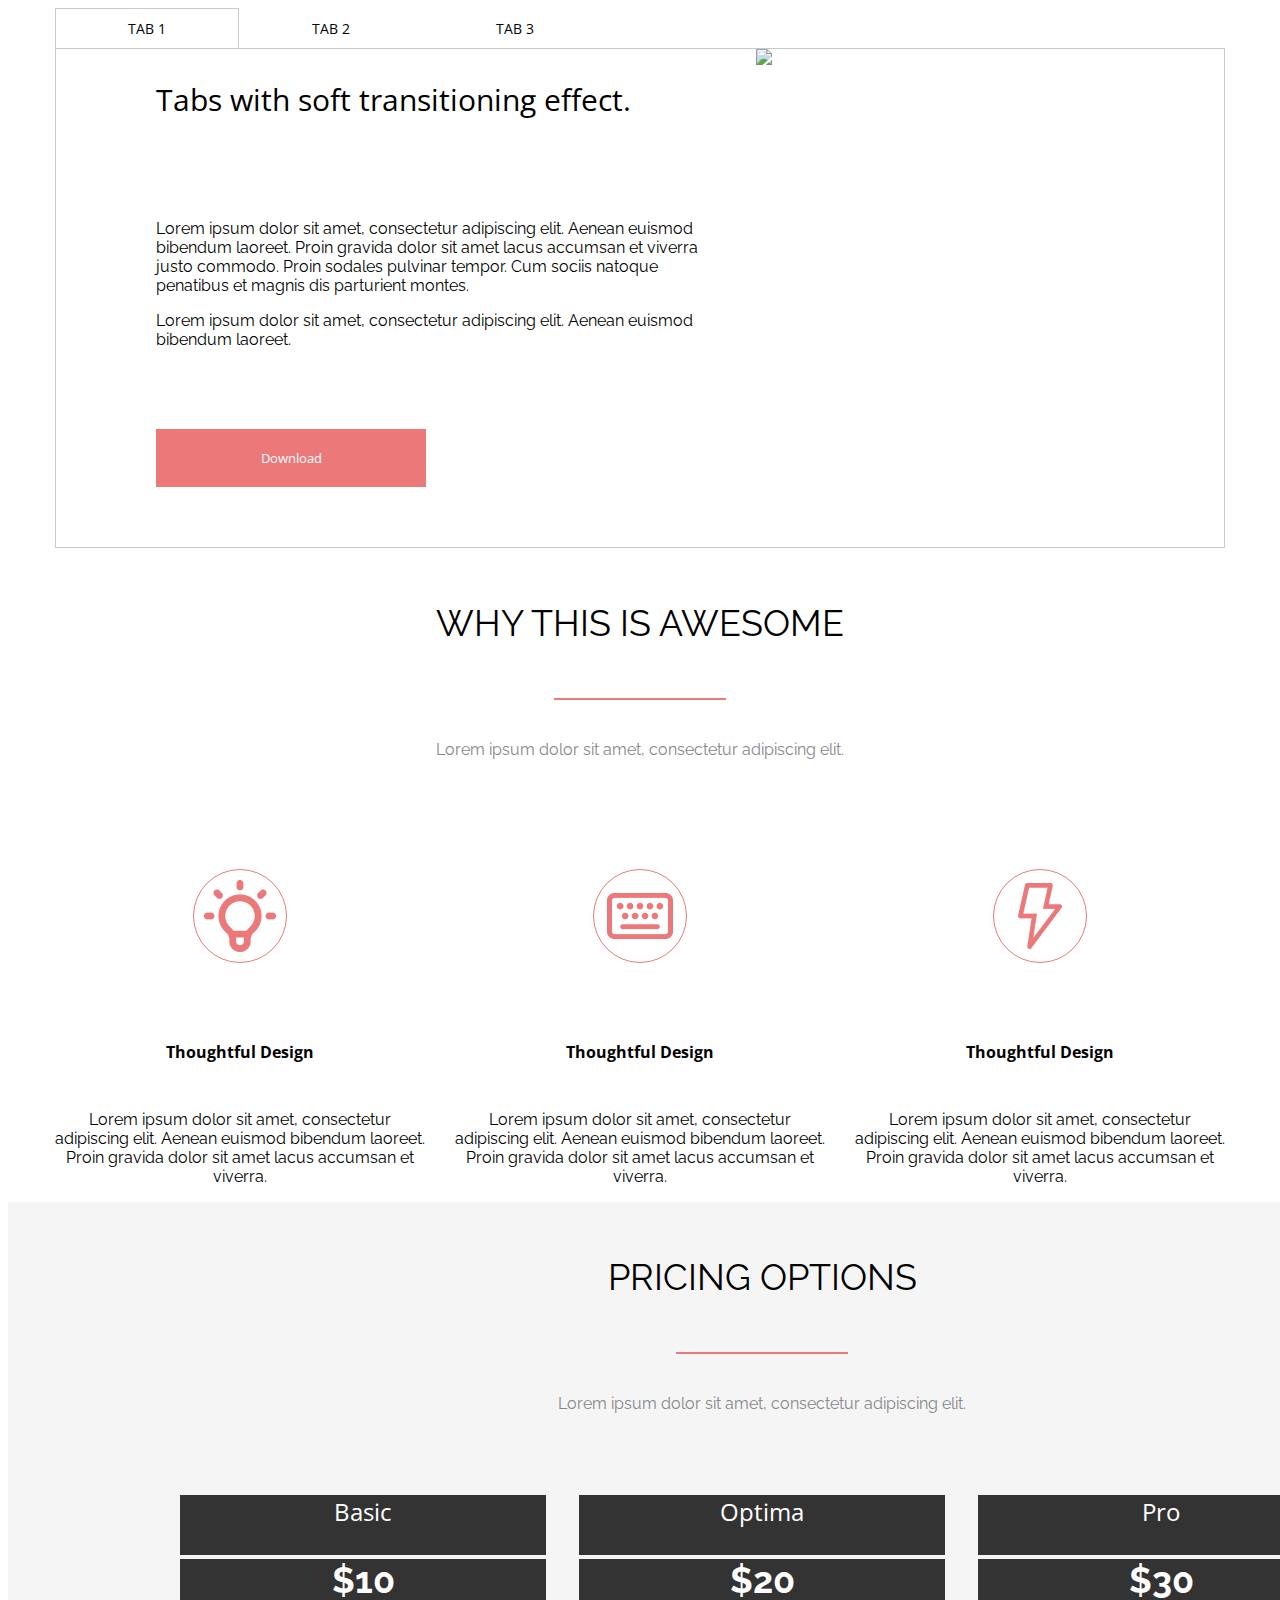
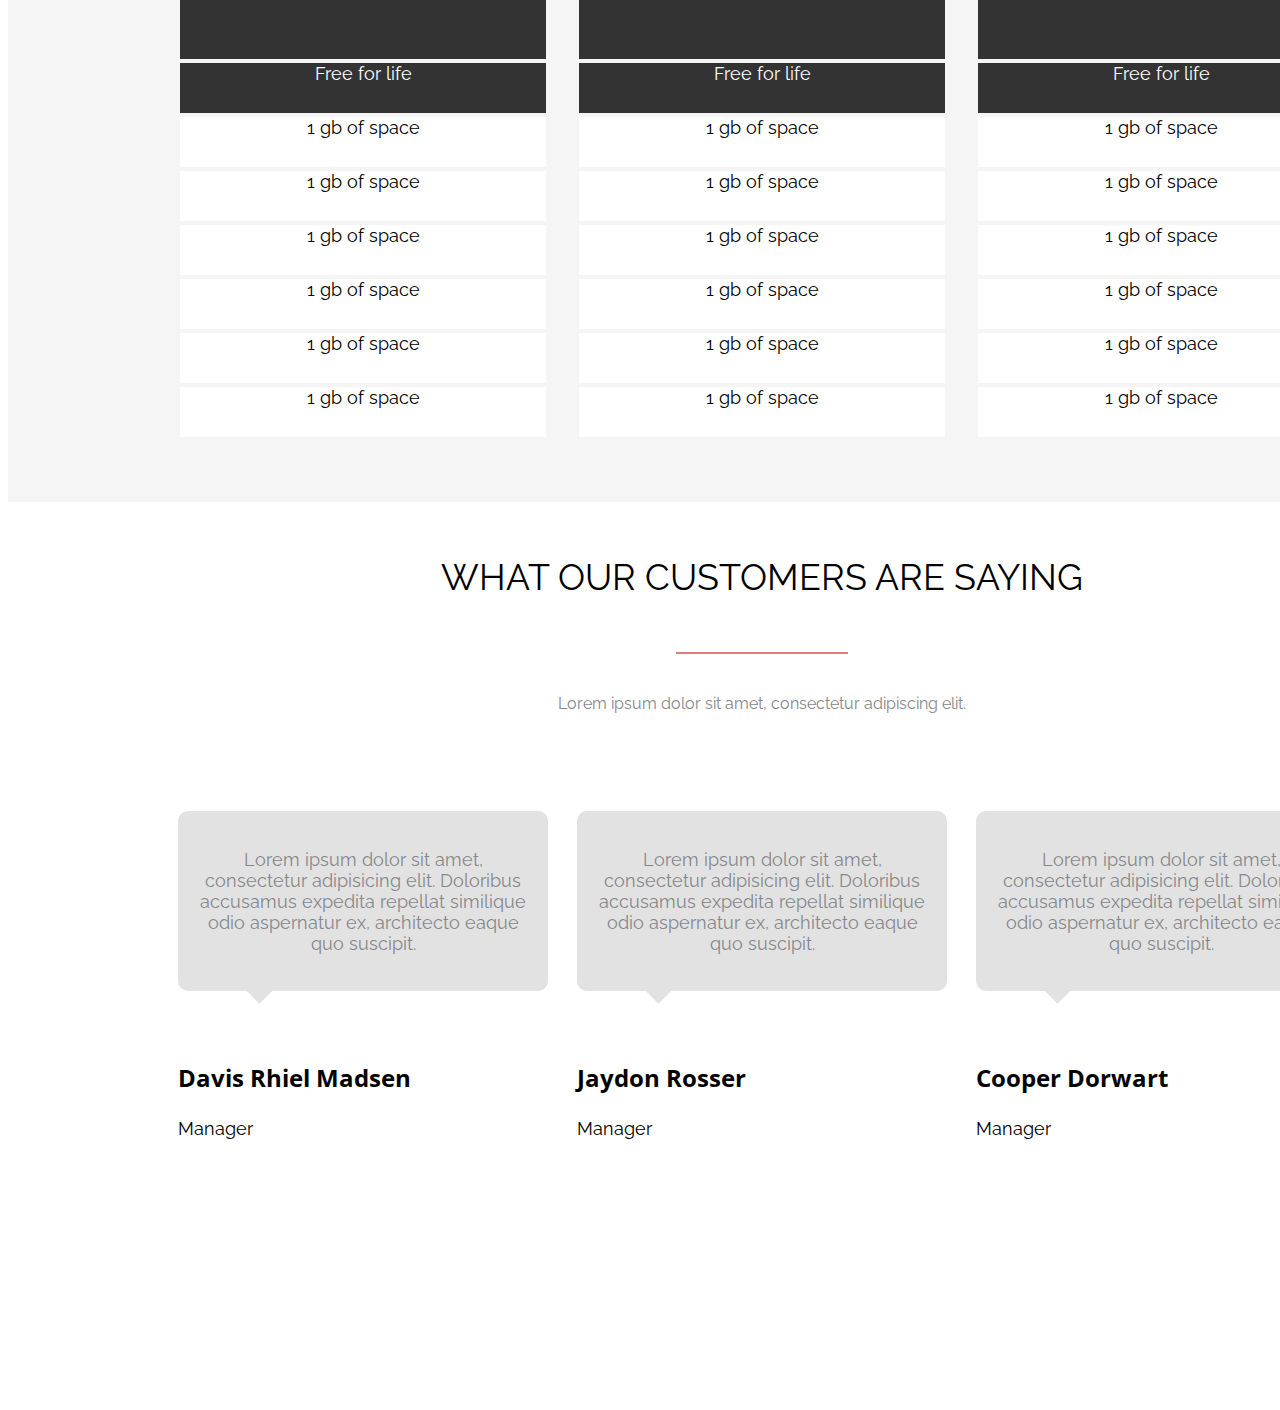
==== index.html @ 6f2f224e "Fixes according to comments" ====
<!DOCTYPE html>
<html>
    <head>
        <meta charset="utf-8">
        <title>FE79</title>
        <link href="style.css" rel="stylesheet">
    </head>
    <body>
        <section class="tabs">
            <div class="tabs__button-wrapper">
                <button class="tabs__button-first"> TAB 1 </button>
                <button class="tabs__button"> TAB 2 </button>
                <button class="tabs__button"> TAB 3 </button>
            </div>
            <div class="tabs__content">
                <div class="tabs__content-text-wrapper">
                    <div class="content__text-title">
                        <p>Tabs with soft transitioning effect.</p>
                    </div>
                    <div class="content__text-block">
                        <p>
                            Lorem ipsum dolor sit amet, consectetur adipiscing elit. Aenean euismod 
                            bibendum laoreet. Proin gravida dolor sit amet lacus accumsan et viverra 
                            justo commodo. Proin sodales pulvinar tempor. Cum sociis natoque 
                            penatibus et magnis dis parturient montes.
                        </p>
                        <p>
                            Lorem ipsum dolor sit amet, consectetur adipiscing elit. Aenean euismod 
                            bibendum laoreet. 
                        </p>
                    </div>
                    <button class="content__download-button"> Download </button>
                    </div>
                    <img class="tabs__content-image" src="/Homework_zhylko/img/The statue of liberty.png">
                </div>
        </section>
        <section class="awesome">
            <div class="awesome__title-wrapper">
                <h2 class="awesome__title">WHY THIS IS AWESOME</h2>
            </div>
            <div class="awesome__line"></div>
            <p class="awesome__subtitle">
                    Lorem ipsum dolor sit amet, consectetur adipiscing elit.
            </p>
            <div class="awesome__container">
                <div class="awesome__block">
                    <div class="awesome__icon-wrapper">
                        <img class="awesome__icon" src="./img/Vector.png" alt="">
                    </div>
                    <h4 class="awesome__block-title">Thoughtful Design</h4>
                    <p>
                        Lorem ipsum dolor sit amet, consectetur adipiscing elit. Aenean euismod bibendum laoreet. Proin gravida dolor sit amet lacus accumsan et viverra.
                    </p>
                </div>
                <div class="awesome__block">
                    <div class="awesome__icon-wrapper">
                        <img class="awesome__icon" src="./img/Vector2.png" alt="">
                    </div>
                    <h4 class="awesome__block-title">Thoughtful Design</h4>
                    <p>
                        Lorem ipsum dolor sit amet, consectetur adipiscing elit. Aenean euismod bibendum laoreet. Proin gravida dolor sit amet lacus accumsan et viverra.
                    </p>
                </div>
                <div class="awesome__block">
                    <div class="awesome__icon-wrapper">
                        <img class="awesome__icon" src="./img/Vector3.png" alt="">
                    </div>
                    <h4 class="awesome__block-title">Thoughtful Design</h4>
                    <p>
                        Lorem ipsum dolor sit amet, consectetur adipiscing elit. Aenean euismod bibendum laoreet. Proin gravida dolor sit amet lacus accumsan et viverra.
                    </p>
                </div>
            </div>
        </section>
        <section class="price">
            <div class="price__title-wrapper">
                <h2 class="price__title">PRICING OPTIONS</h2>
            </div>
            <div class="price__line"></div>
            <p class="price__subtitle">
                Lorem ipsum dolor sit amet, consectetur adipiscing elit.
            </p>
            <div class="price__container">
                <div class="price__block">
                    <p class="price__block-title">
                        Basic
                    </p>
                    <p class="price__block-cost">
                        $10
                    </p>
                    <p class="price__block-free">
                        Free for life
                    </p>
                    <ul class="price__block-list">
                        <li class="price__block-space">1 gb of space</li>
                        <li class="price__block-space">1 gb of space</li>
                        <li class="price__block-space">1 gb of space</li>
                        <li class="price__block-space">1 gb of space</li>
                        <li class="price__block-space">1 gb of space</li>
                        <li class="price__block-space">1 gb of space</li>
                    </ul>
                </div>
                <div class="price__block">
                    <p class="price__block-title">
                        Optima
                    </p>
                    <p class="price__block-cost">
                        $20
                    </p>
                    <p class="price__block-free">
                        Free for life
                    </p>
                    <ul class="price__block-list">
                        <li class="price__block-space">1 gb of space</li>
                        <li class="price__block-space">1 gb of space</li>
                        <li class="price__block-space">1 gb of space</li>
                        <li class="price__block-space">1 gb of space</li>
                        <li class="price__block-space">1 gb of space</li>
                        <li class="price__block-space">1 gb of space</li>
                    </ul>
                </div>
                <div class="price__block">
                    <p class="price__block-title">
                        Pro
                    </p>
                    <p class="price__block-cost">
                        $30
                    </p>
                    <p class="price__block-free">
                        Free for life
                    </p>
                    <ul class="price__block-list">
                        <li class="price__block-space">1 gb of space</li>
                        <li class="price__block-space">1 gb of space</li>
                        <li class="price__block-space">1 gb of space</li>
                        <li class="price__block-space">1 gb of space</li>
                        <li class="price__block-space">1 gb of space</li>
                        <li class="price__block-space">1 gb of space</li>
                    </ul>
                </div>
            </div>
        </section>
        <section class="customers">
            <div class="customers__title-wrapper">
                <h2 class="customers__title">WHAT OUR CUSTOMERS ARE SAYING</h2>
            </div>
            <div class="customers__line"></div>
            <p class="customers__subtitle">
                Lorem ipsum dolor sit amet, consectetur adipiscing elit.
            </p>
            <div class="customers__container">
                <div class="customers__block">
                    <div class="customers__block-title-wrapper">
                        <p class="customers__block-title">
                        Lorem ipsum dolor sit amet, 
                        consectetur adipisicing elit. Doloribus 
                        accusamus expedita repellat similique 
                        odio aspernatur ex, architecto eaque 
                        quo suscipit.
                        </p>
                    </div>
                <div class="customers__polygon"></div>    
                    <div class="customers__manager">
                        <p class="customers__manager-title">
                            Davis Rhiel Madsen
                        </p>
                        <p>
                            Manager
                        </p>
                    </div>
                    <img class="customers__icon" src="/Homework_zhylko/img/manager1.png" alt="">
                </div>
                <div class="customers__block">
                    <div class="customers__block-title-wrapper">
                        <p class="customers__block-title">
                            Lorem ipsum dolor sit amet, 
                            consectetur adipisicing elit. Doloribus 
                            accusamus expedita repellat similique 
                            odio aspernatur ex, architecto eaque 
                            quo suscipit.
                        </p>
                    </div>
                    <div class="customers__polygon"></div>
                    
                    <div class="customers__manager">
                        <p class="customers__manager-title">
                            Jaydon Rosser
                        </p>
                        <p>
                            Manager
                        </p>
                    </div>
                    <img class="customers__icon" src="/Homework_zhylko/img/manager2.png" alt="">
                </div>
                <div class="customers__block">
                    <div class="customers__block-title-wrapper">
                        <p class="customers__block-title">
                            Lorem ipsum dolor sit amet, 
                            consectetur adipisicing elit. Doloribus 
                            accusamus expedita repellat similique 
                            odio aspernatur ex, architecto eaque 
                            quo suscipit.
                        </p>
                    </div>
                    <div class="customers__polygon"></div>
                    <div class="customers__manager">
                        <p class="customers__manager-title">
                            Cooper Dorwart
                        </p>
                        <p>
                            Manager
                        </p>
                    </div>
                    <img class="customers__icon" src="/Homework_zhylko/img/manager3.png" alt="">
                </div>
            </div>
        </section>
    </body>
</html>
---- style.css ----
@import url('https://fonts.googleapis.com/css2?family=Open+Sans:wght@700&family=Raleway&display=swap');

.tabs {
    width: 1170px;
    margin: 0 auto;
    font-family: 'Raleway', sans-serif;
}

.tabs__button-wrapper {
    display: flex;
    justify-content: space-between;
    justify-content: left;
}

.tabs__button-first {
    font-family: 'Open Sans', sans-serif;
    font-weight: 400;
    font-size: 14px;
    background-color: #ffff;
    border: 1px solid #C6CBCD;
    border-bottom: none;
    width: 184px;
    height: 40px;
    cursor: pointer;
}

.tabs__button {
    font-family: 'Open Sans', sans-serif;
    font-weight: normal;
    font-size: 14px;
    background-color: #ffff;
    border: none;
    width: 184px;
    height: 40px;
}

.tabs__content {
    width: 1170px;
    height: 500px;
    margin: 0 auto;
    display: flex;
    border: 1px solid #C6CBCD;
    box-sizing: border-box;
}

.content__text-title {
    font-family: 'Open Sans', sans-serif;
    font-size: 30px;
    width: 570px;
    height: 124px;
    margin-left: 100px;
    text-align: left;
    
}

.content__text-block {
    width: 570px;
    height: 210px;
    text-align: left;
    justify-content: center;
    margin-left: 100px;
} 

.tabs__content-image {
    display: flex;
    margin-left: 30px;
}

.content__download-button {
    font-family: 'Open Sans', sans-serif;
    width: 270px;
    height: 58px;
    background-color: #EC7979;
    color:#ffff;
    border: none;
    margin-left: 100px;
    cursor: pointer;
}

.awesome {
    font-family: 'Raleway', sans-serif;
    width: 1170px;
    margin: 0 auto;
}

.awesome__title {
    margin: 0;             
    font-size: 36px;
    font-weight: 400;
}

.awesome__title-wrapper {
    height: 150px;
    display: flex;  /*стили выполняются по порядку!!!*/                  
    align-items: center;
    justify-content: center;
}

.awesome__line {
    width: 170px;
    border: 1px solid #EC7979; 
    margin: auto;
    margin-bottom: 40px;
}

.awesome__subtitle {
    color: #86878B;
    text-align: center; /* потому что не нужно вертикальное центрирование*/
    margin-bottom: 110px;
}

.awesome__container {
    display: flex; /*выравнивание в строку автоматическое если надо в колонку то flex-direction*/
    justify-content: space-between;
}

.awesome__block {
    width: 370px;
    text-align: center;
}

.awesome__icon-wrapper {
    width: 92px;
    height: 92px;
    display: flex;  /*стили выполняются по порядку!!!*/                  
    align-items: center;
    justify-content: center;
    border: 1px solid #EC7979;
    border-radius: 50%;
    margin: auto;
    margin-bottom: 78px;
}

.awesome__block-title {
    font-family: 'Open Sans', sans-serif;
    margin-bottom: 47px;
}

.price {
    font-family: 'Raleway', sans-serif;
    width: 1508px;
    height: 900px;
    margin: 0 auto;
    background-color: #F5F5F5;
}

.price__title {
    margin: 0;             
    font-size: 36px;
    font-weight: 400;
}

.price__title-wrapper {
    height: 150px;
    display: flex;                    
    align-items: center;
    justify-content: center;
}

.price__line {
    width: 170px;
    border: 1px solid #EC7979; 
    margin: auto;
    margin-bottom: 40px;
}

.price__subtitle {
    color: #86878B;
    text-align: center; 
    margin-bottom: 80px;
}

.price__container {
    display: flex;
    justify-content: space-between;
    margin: 0 170px;
}

.price__block {
    width: 370px;
    height: 510px;
    font-family: 'Raleway', sans-serif;
    font-size: 18px;
    text-align: center;
}

.price__block-title {
    font-family: 'Open Sans', sans-serif;
    font-size: 24px;
    line-height: 33px;
    color: #fff;
    height: 60px;
    background: #333333;
    border: 2px solid #F5F5F5;
    margin: 0px;
}

.price__block-cost {
    font-weight: bold;
    font-size: 36px;
    line-height: 42px;
    color: #fff;
    height: 100px;
    background: #333333;
    border: 2px solid #F5F5F5;
    margin: 0px;
}

.price__block-free {
    height: 50px;
    color: #fff;
    background: #333333;
    border: 2px solid #F5F5F5;
    margin: 0px;
}

.price__block-list {
    padding: 0px;
    margin: 0px;
}

.price__block-space {
    height: 50px;
    background: #FFFFFF;
    border: 2px solid #F5F5F5;
    margin: 0px;
    list-style: none;
}

.price__block:hover {
    transform: translateY(-20px);
    filter: drop-shadow(0px 4px 10px rgba(51, 51, 51, 0.2));
}

.customers {
    font-family: 'Raleway', sans-serif;
    width: 1508px;
    height: 900px;
    margin: 0 auto;
}

.customers__title {
    margin: 0;             
    font-size: 36px;
    font-weight: 400;
}

.customers__title-wrapper {
    height: 150px;
    display: flex;                    
    align-items: center;
    justify-content: center;
}

.customers__line {
    width: 170px;
    border: 1px solid #EC7979; 
    margin: auto;
    margin-bottom: 40px;
}

.customers__subtitle {
    color: #86878B;
    text-align: center; 
    margin-bottom: 80px;
}

.customers__container {
    display:flex;
    justify-content: space-between;
    margin: 0 170px;
}

.customers__block {
    width: 370px;
    font-family: 'Raleway', sans-serif;
    font-size: 18px;
    text-align: center;
}

.customers__block-title-wrapper {
    width: 370px;
    height: 180px;
    background: #E2E2E2;
    border-radius: 10px;
    justify-content: center;
    margin-bottom: -15px;
}

.customers__polygon {
    width: 30px;
    height: 20px;
    background: #E2E2E2;
    transform: rotate(-45deg);
    margin-bottom: 65px;
    position: relative;
    top: 0px; 
    left: 70px;
}

.customers__block-title {
    padding: 38px 20px;
    color: #86878B;
    font-weight: normal;
}

.customers__manager-title {
    font-family: 'Open Sans', sans-serif;
    font-weight: 700;
    font-size: 24px;
}

.customers__manager {
    width: 270px;
    text-align: left;
}

.customers__icon {
    display: flex;
    margin-right: 30px;
}
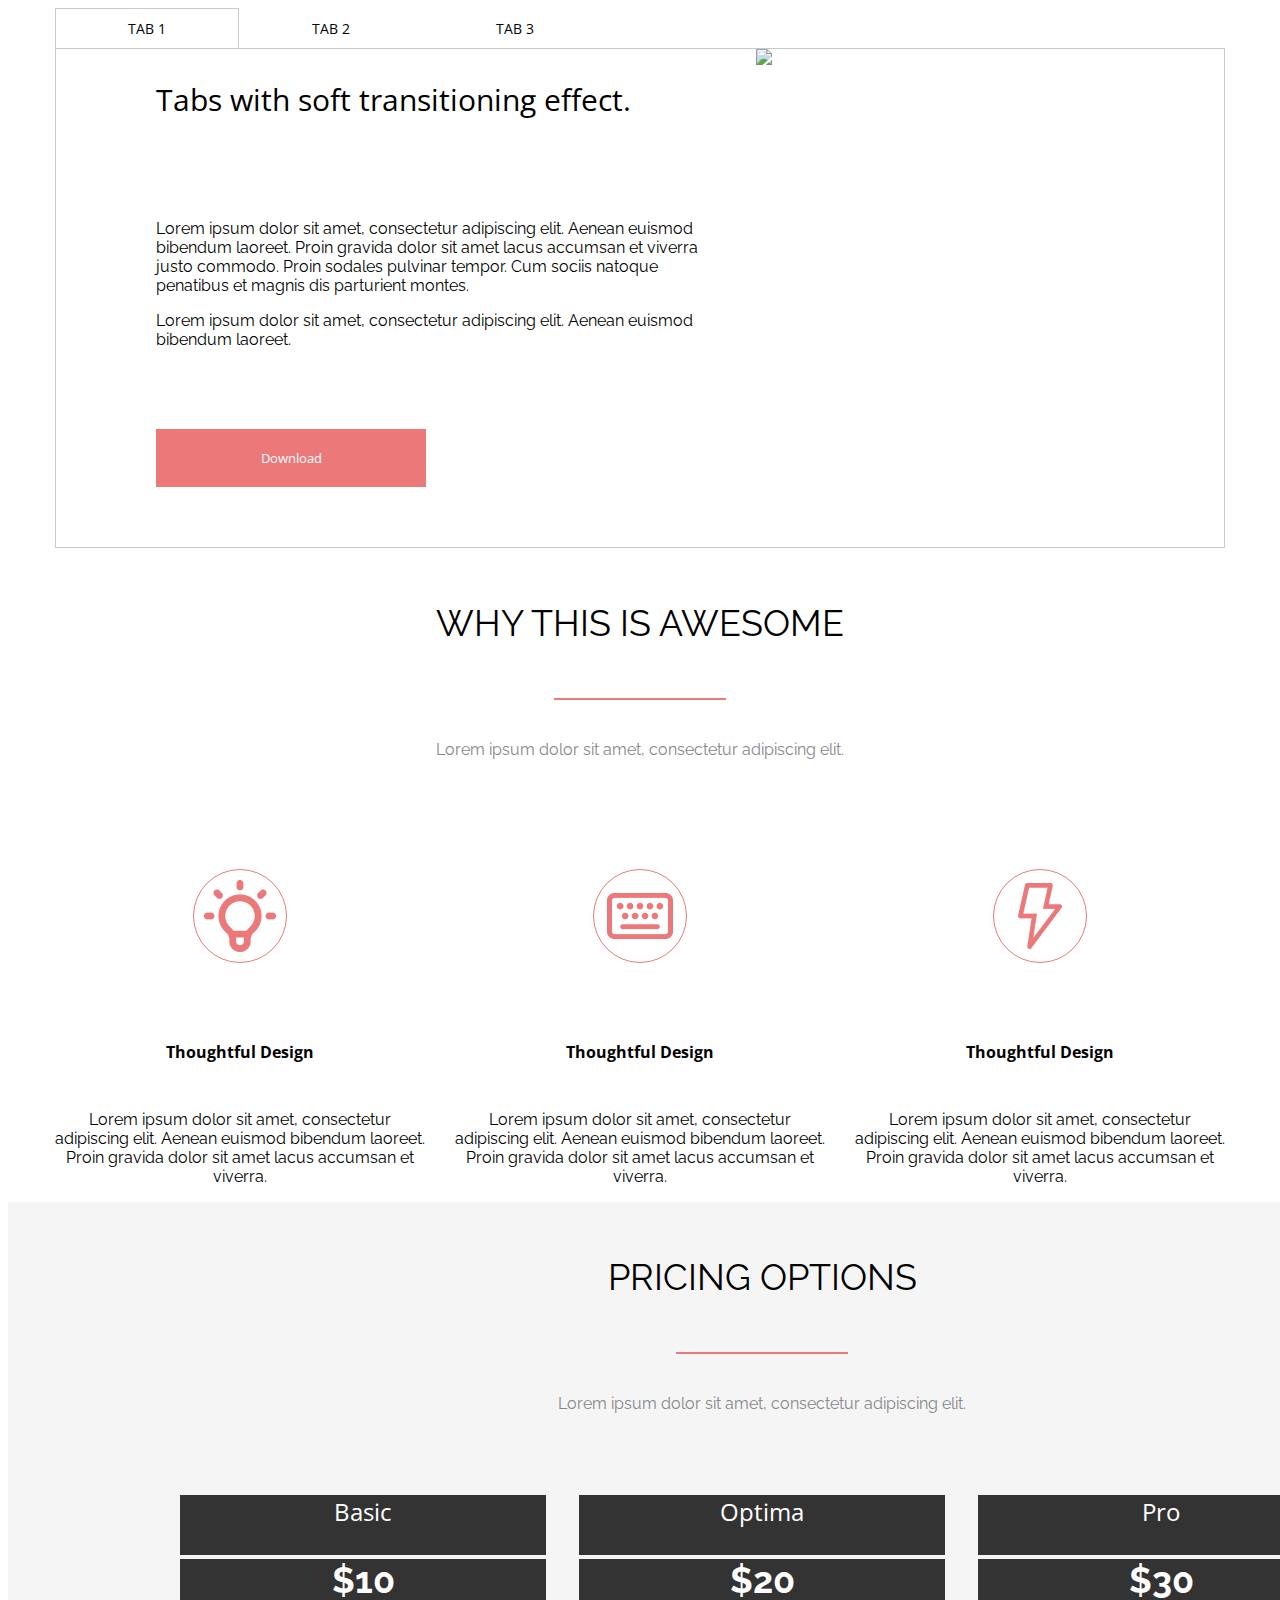
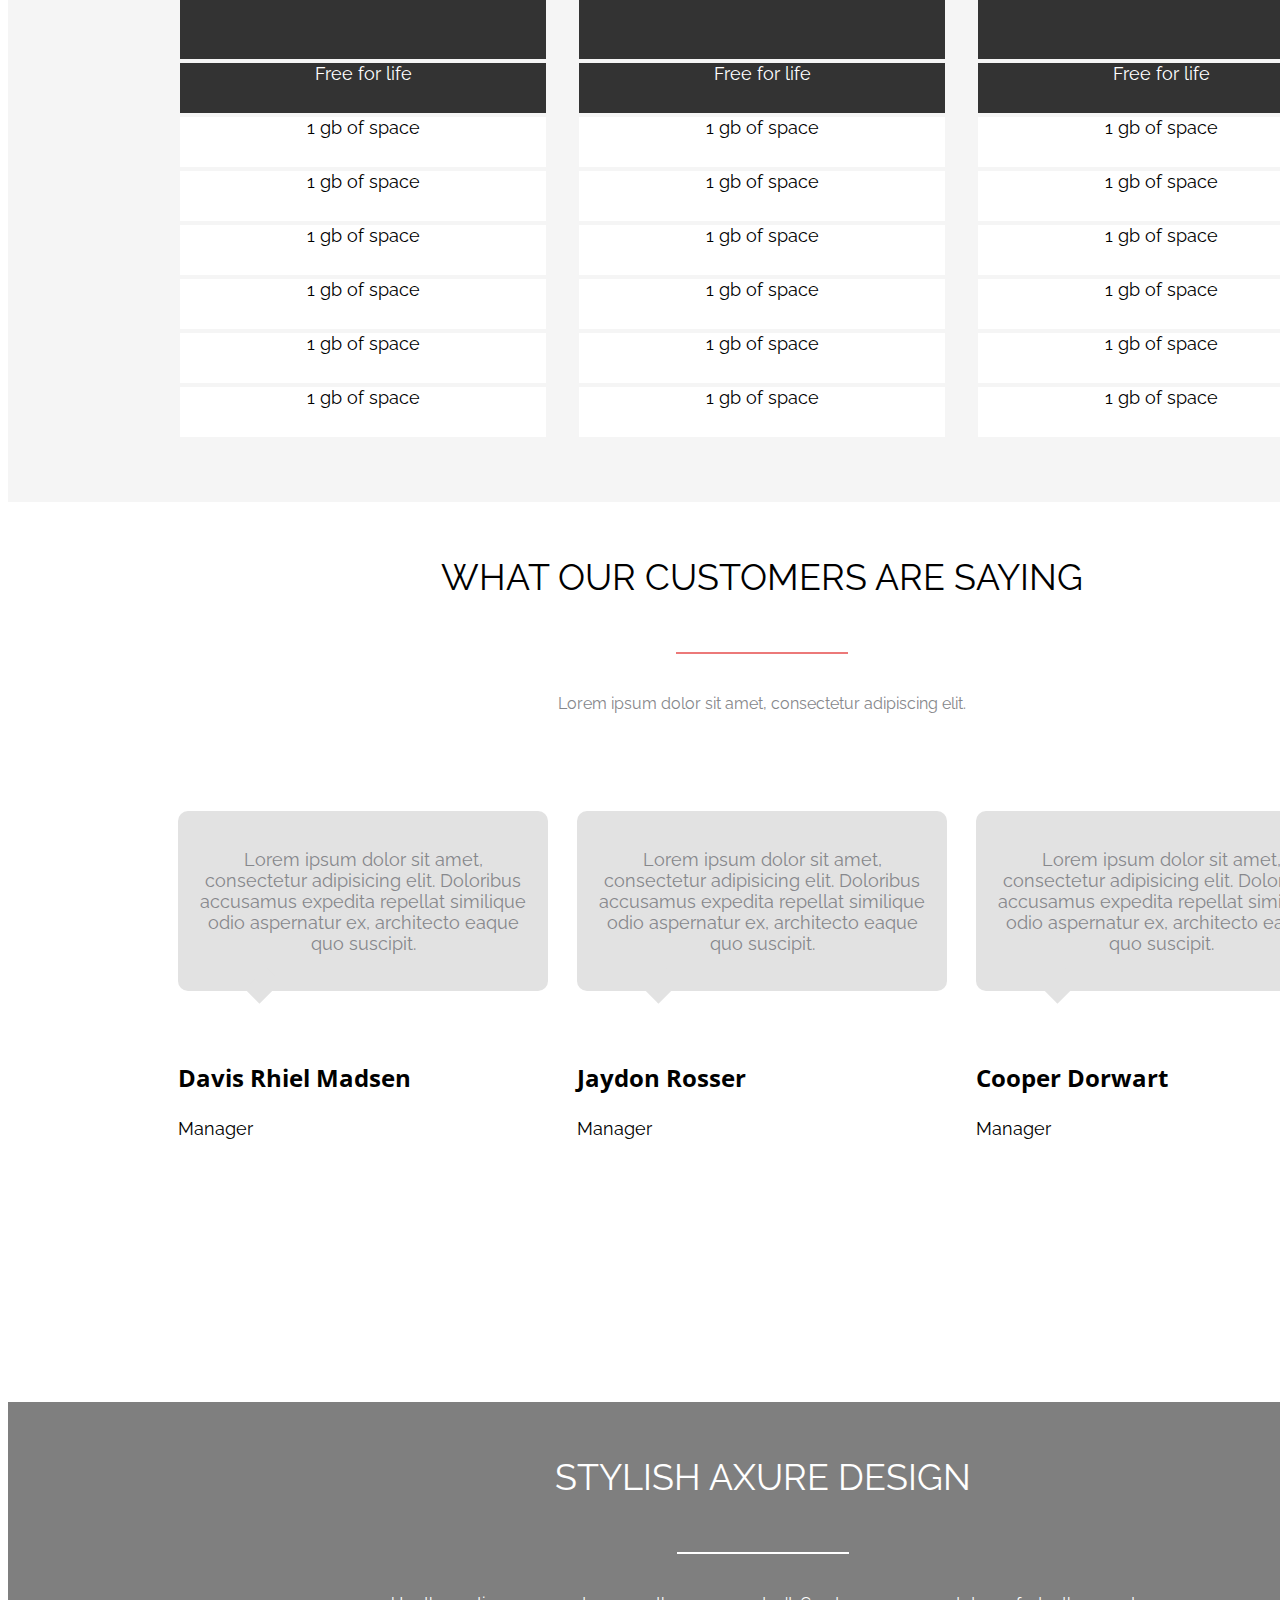
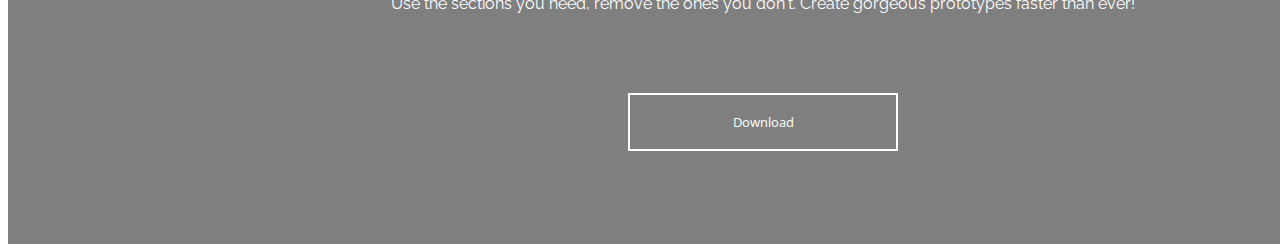
==== commit 45dd986c: "Stylish section" ====
--- a/index.html
+++ b/index.html
@@ -215,5 +215,15 @@
                 </div>
             </div>
         </section>
+        <section class="design">
+            <div class="design__title-wrapper">
+                <h2 class="design__title">STYLISH AXURE DESIGN</h2>
+            </div>
+            <div class="design__line"></div>
+            <p class="design__subtitle">
+                Use the sections you need, remove the ones you don't.  Create gorgeous prototypes faster than ever!
+            </p>
+            <button class="design__download-button">Download</button>
+        </section>
     </body>
 </html>
--- a/style.css
+++ b/style.css
@@ -319,3 +319,50 @@
     display: flex;
     margin-right: 30px;
 }
+
+.design {
+    font-family: 'Raleway', sans-serif;
+    width: 1510px;
+    height: 442px;
+    background:  rgba(0, 0, 0, 0.5) url(/Homework_zhylko/img/stylish\ image.png);
+    margin: 0 auto;
+    align-items: center;
+    text-align: center;
+}
+
+.design__title {
+    margin: 0;             
+    font-size: 36px;
+    font-weight: 400;
+    color: #fff;
+}
+
+.design__title-wrapper {
+    height: 150px;
+    display: flex;                    
+    align-items: center;
+    justify-content: center;
+}
+
+.design__line {
+    width: 170px;
+    border: 1px solid #fff; 
+    margin: auto;
+    margin-bottom: 40px;
+}
+
+.design__subtitle {
+    color: #fff;
+    text-align: center; 
+    margin-bottom: 80px;
+}
+
+.design__download-button {
+    font-family: 'Open Sans', sans-serif;
+    width: 270px;
+    height: 58px;
+    color:#ffff;
+    border: 2px solid #FFFFFF;
+    background: none;
+    cursor: pointer;
+}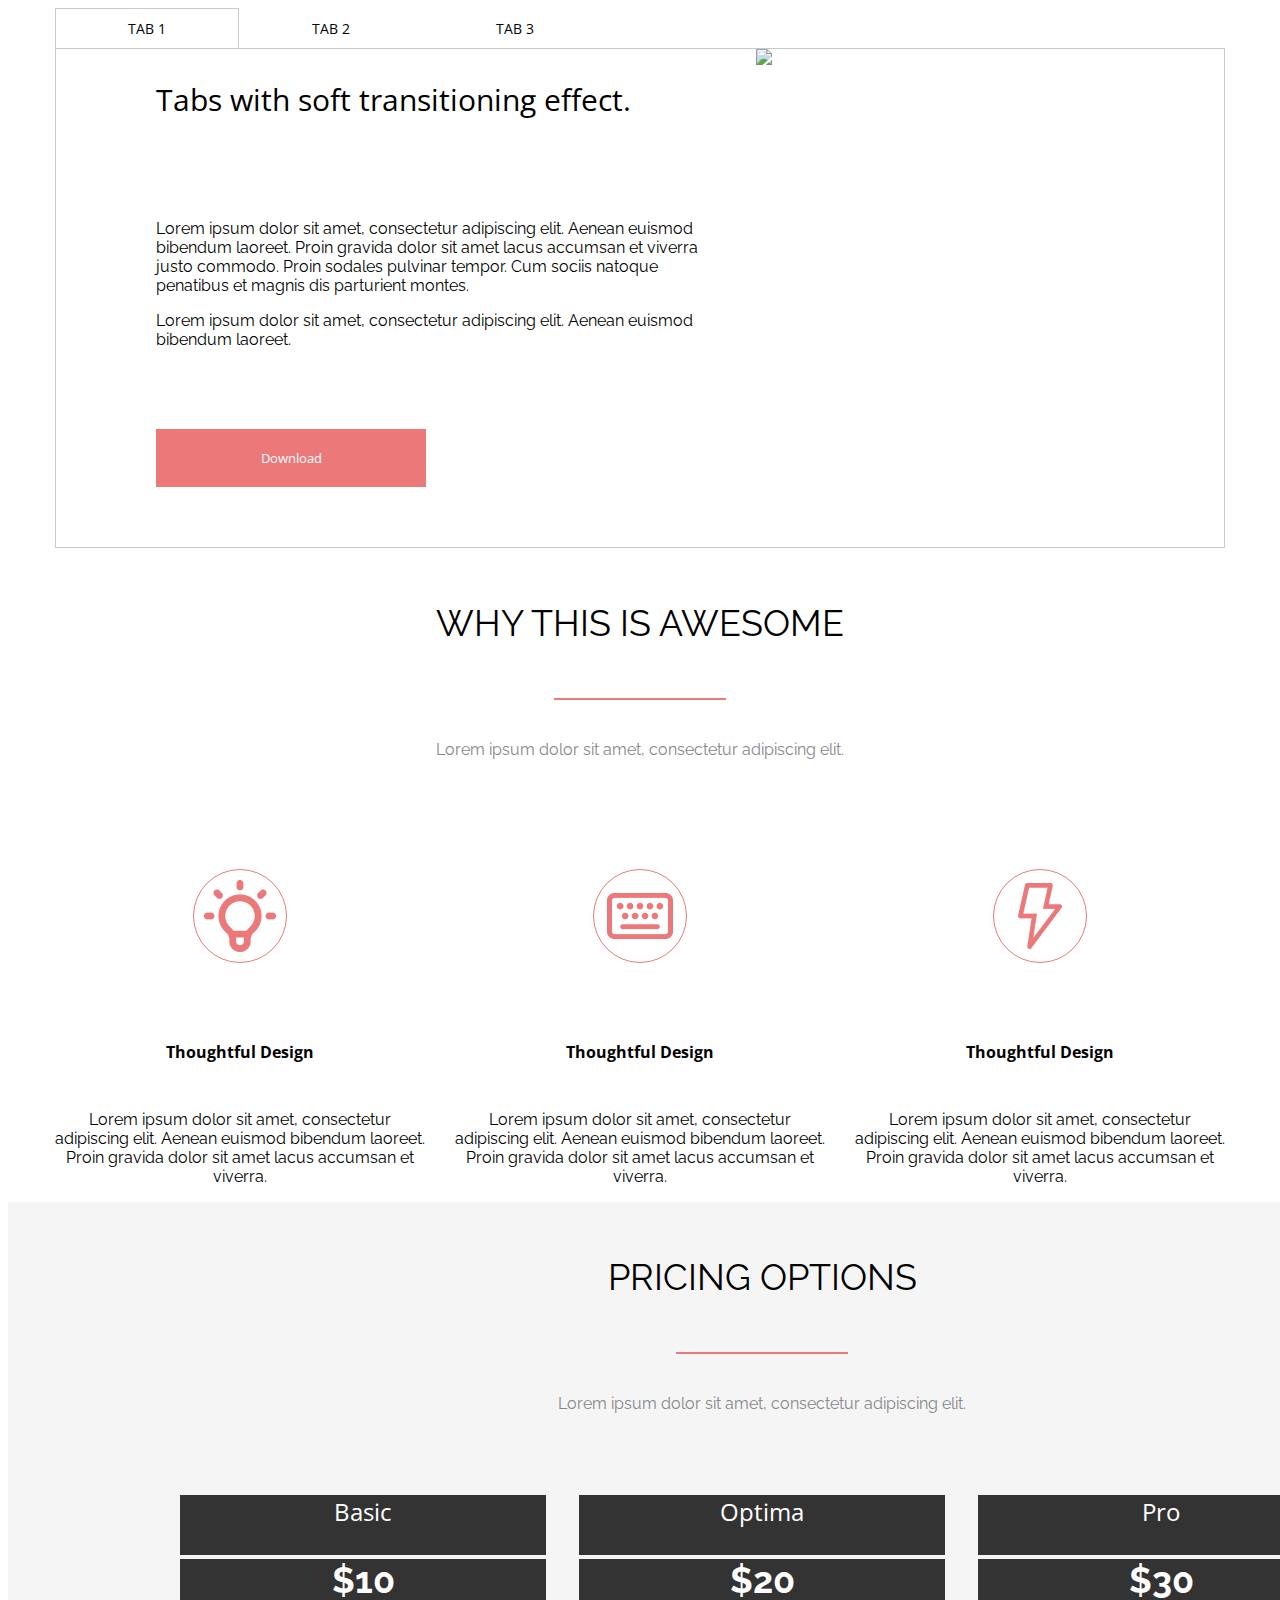
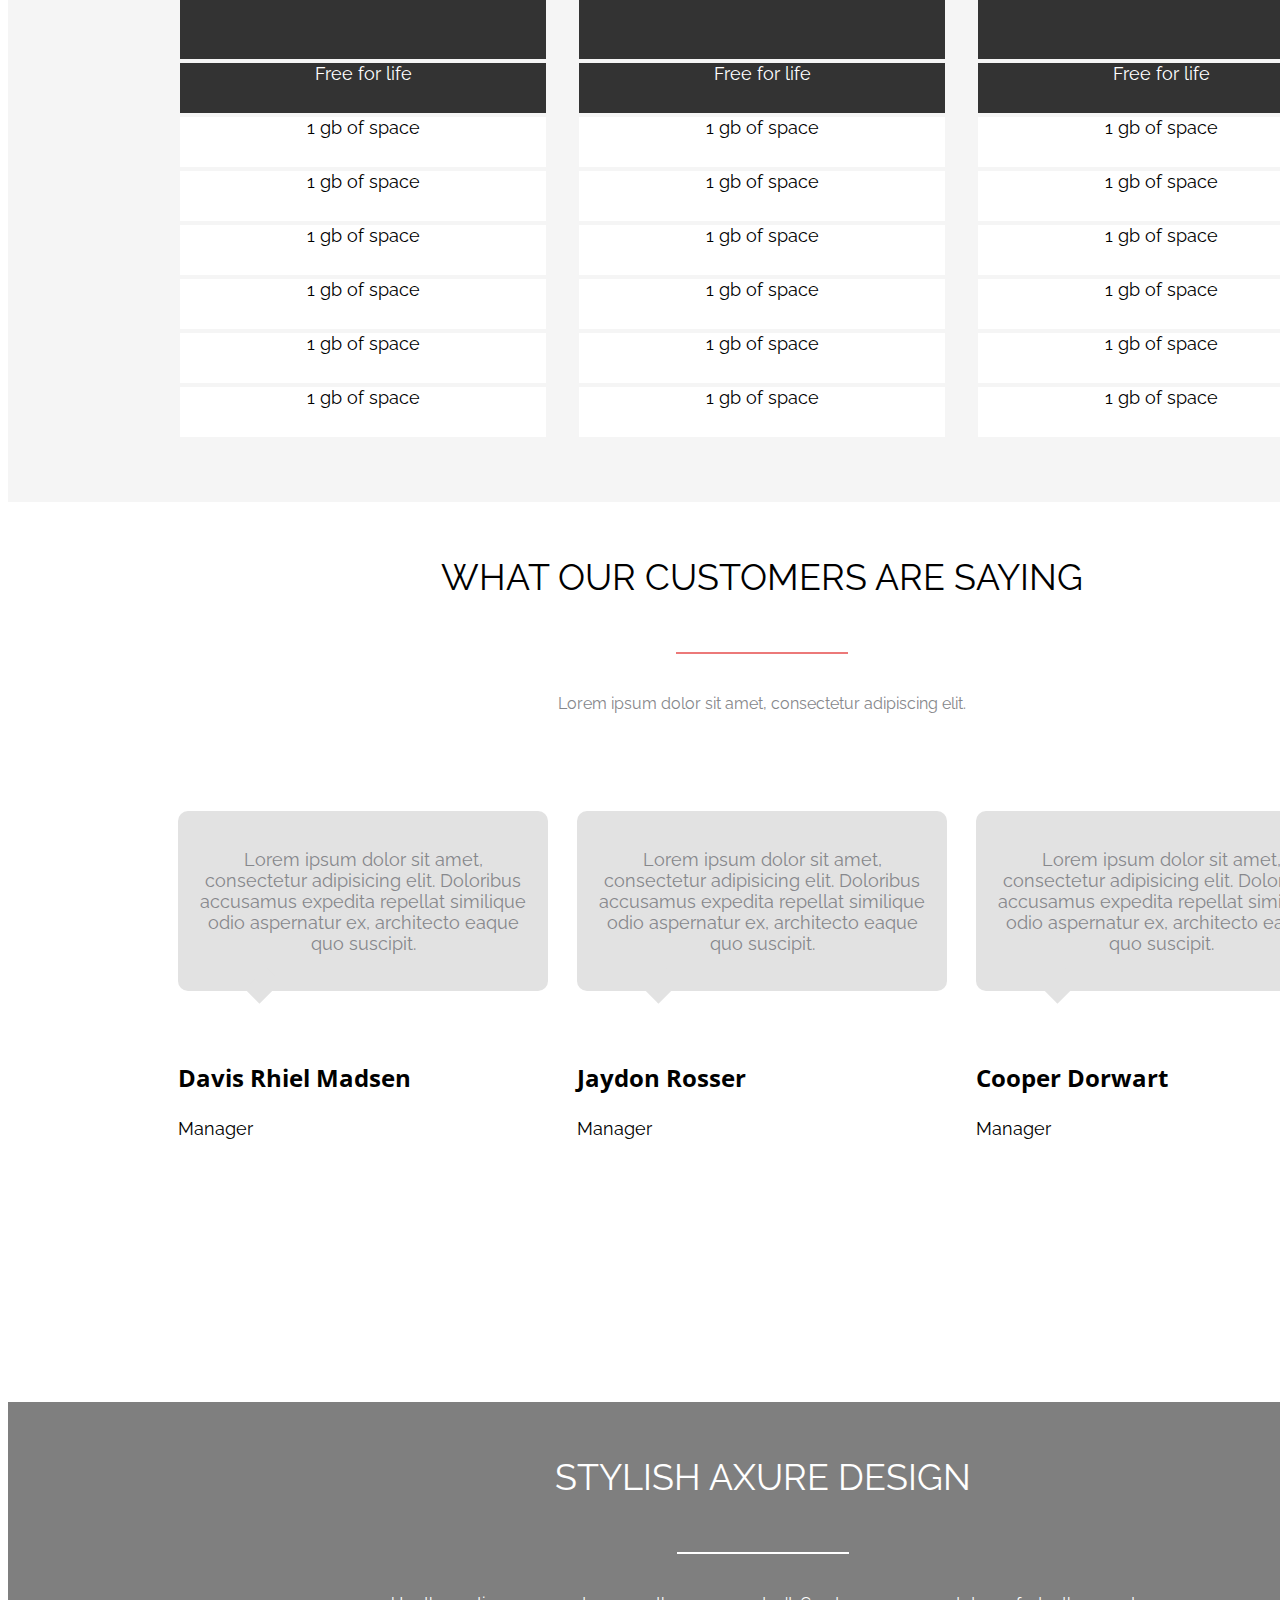
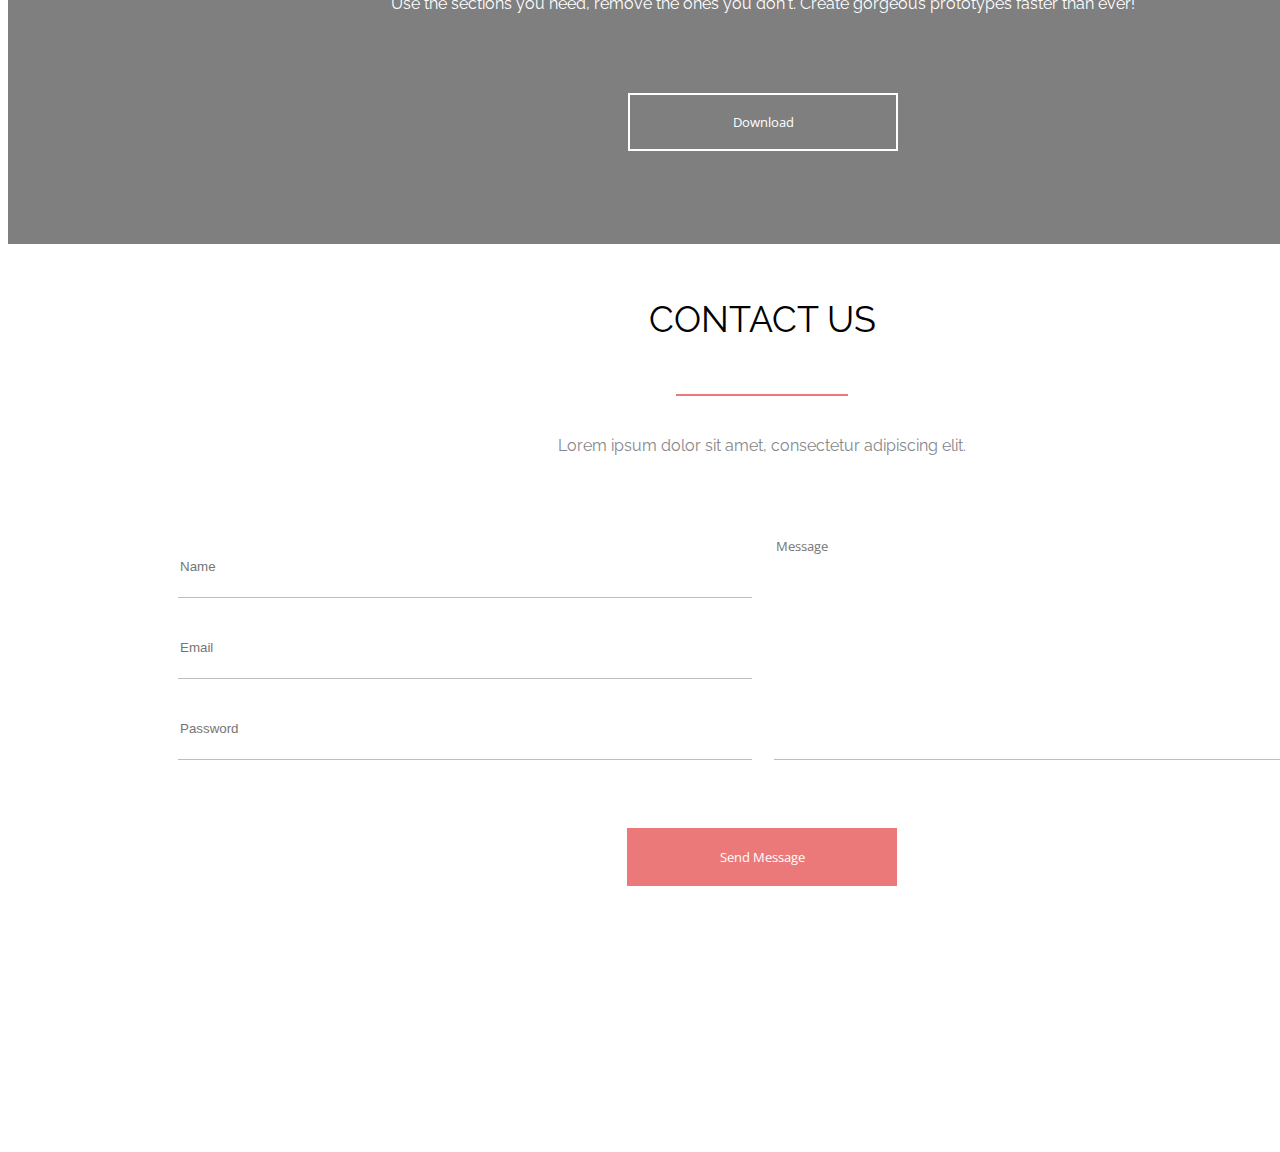
==== commit 0fda34e4: "Contact us section" ====
--- a/index.html
+++ b/index.html
@@ -30,7 +30,7 @@
                         </p>
                     </div>
                     <button class="content__download-button"> Download </button>
-                    </div>
+                </div>
                     <img class="tabs__content-image" src="/Homework_zhylko/img/The statue of liberty.png">
                 </div>
         </section>
@@ -225,5 +225,25 @@
             </p>
             <button class="design__download-button">Download</button>
         </section>
+        <section class="contacts">
+            <div class="contacts__title-wrapper">
+                <h2 class="contacts__title">CONTACT US</h2>
+            </div>
+            <div class="contacts__line"></div>
+            <p class="contacts__subtitle">
+                Lorem ipsum dolor sit amet, consectetur adipiscing elit.
+            </p>
+            <div class="contacts__form-wrapper">
+                <div class="contacts__form">
+                    <div class="contacts__form-email-wrapper"> 
+                        <input type="text" id="name" placeholder="Name">
+                        <input type="email" id="email" placeholder="Email">
+                        <input type="password" id="password" placeholder="Password">
+                    </div>
+                    <textarea class="contacts__form-message" id="message" placeholder="Message"></textarea>
+                </div>
+                <button class="contacts__button">Send Message</button>
+            </div>
+        </section>
     </body>
 </html>
--- a/style.css
+++ b/style.css
@@ -361,8 +361,91 @@
     font-family: 'Open Sans', sans-serif;
     width: 270px;
     height: 58px;
-    color:#ffff;
+    color: #ffff;
     border: 2px solid #FFFFFF;
     background: none;
     cursor: pointer;
+}
+
+.contacts {
+    font-family: 'Raleway', sans-serif;
+    width: 1508px;
+    height: 900px;
+    margin: 0 auto;
+    justify-content: center;
+    align-items: center;
+}
+
+.contacts__title {
+    margin: 0;             
+    font-size: 36px;
+    font-weight: 400;
+}
+
+.contacts__title-wrapper {
+    height: 150px;
+    display: flex;                    
+    align-items: center;
+    justify-content: center;
+}
+
+.contacts__line {
+    width: 170px;
+    border: 1px solid #EC7979; 
+    margin: auto;
+    margin-bottom: 40px;
+}
+
+.contacts__subtitle {
+    color: #86878B;
+    text-align: center; 
+    margin-bottom: 80px;
+}
+
+.contacts__form {
+    font-family: 'Open sans', sans-serif;
+    font-weight: 100;
+    color: #BDBDBD;
+    width: 1170px;
+    display: flex;
+    justify-content: space-between;
+    margin: 50px 170px;
+}
+
+.contacts__form-wrapper {
+    align-items: center;
+    text-align: center;
+}
+
+.contacts__form-email-wrapper {
+    width: 570px;
+}
+
+#name, #email, #password {
+    width: 100%;
+    height: 60px;
+    border: none;
+    border-bottom: 1px solid #BDBDBD;
+    outline: none;
+    margin-bottom: 18px;
+}
+
+#message {
+    font-family: 'Open sans', sans-serif;
+    width: 570px;
+    height: 220px;
+    border: none;
+    border-bottom: 1px solid #BDBDBD;
+    resize: none;
+}
+
+.contacts__button {
+    font-family: 'Open Sans', sans-serif;
+    width: 270px;
+    height: 58px;
+    color: #ffff;
+    border: 2px solid #EC7979;
+    background: #EC7979;
+    cursor: pointer;
+    align-items: center;
 }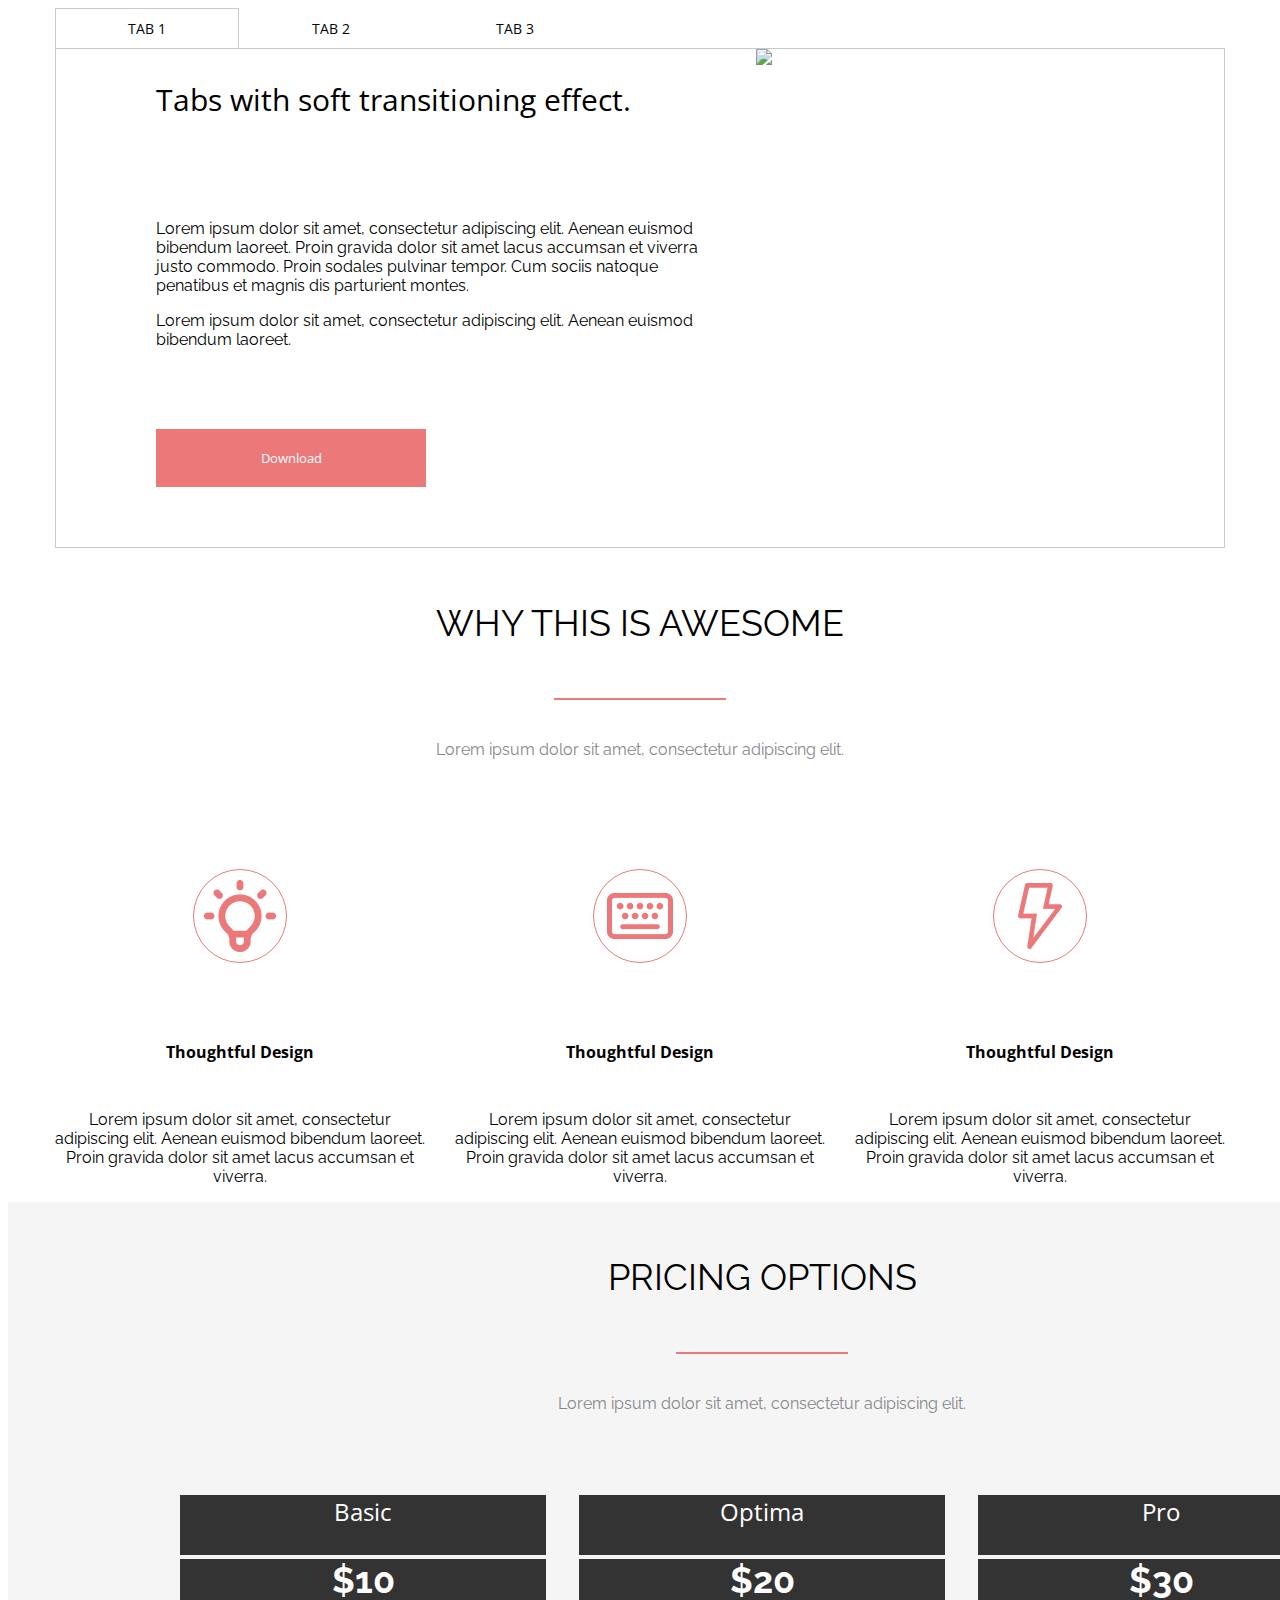
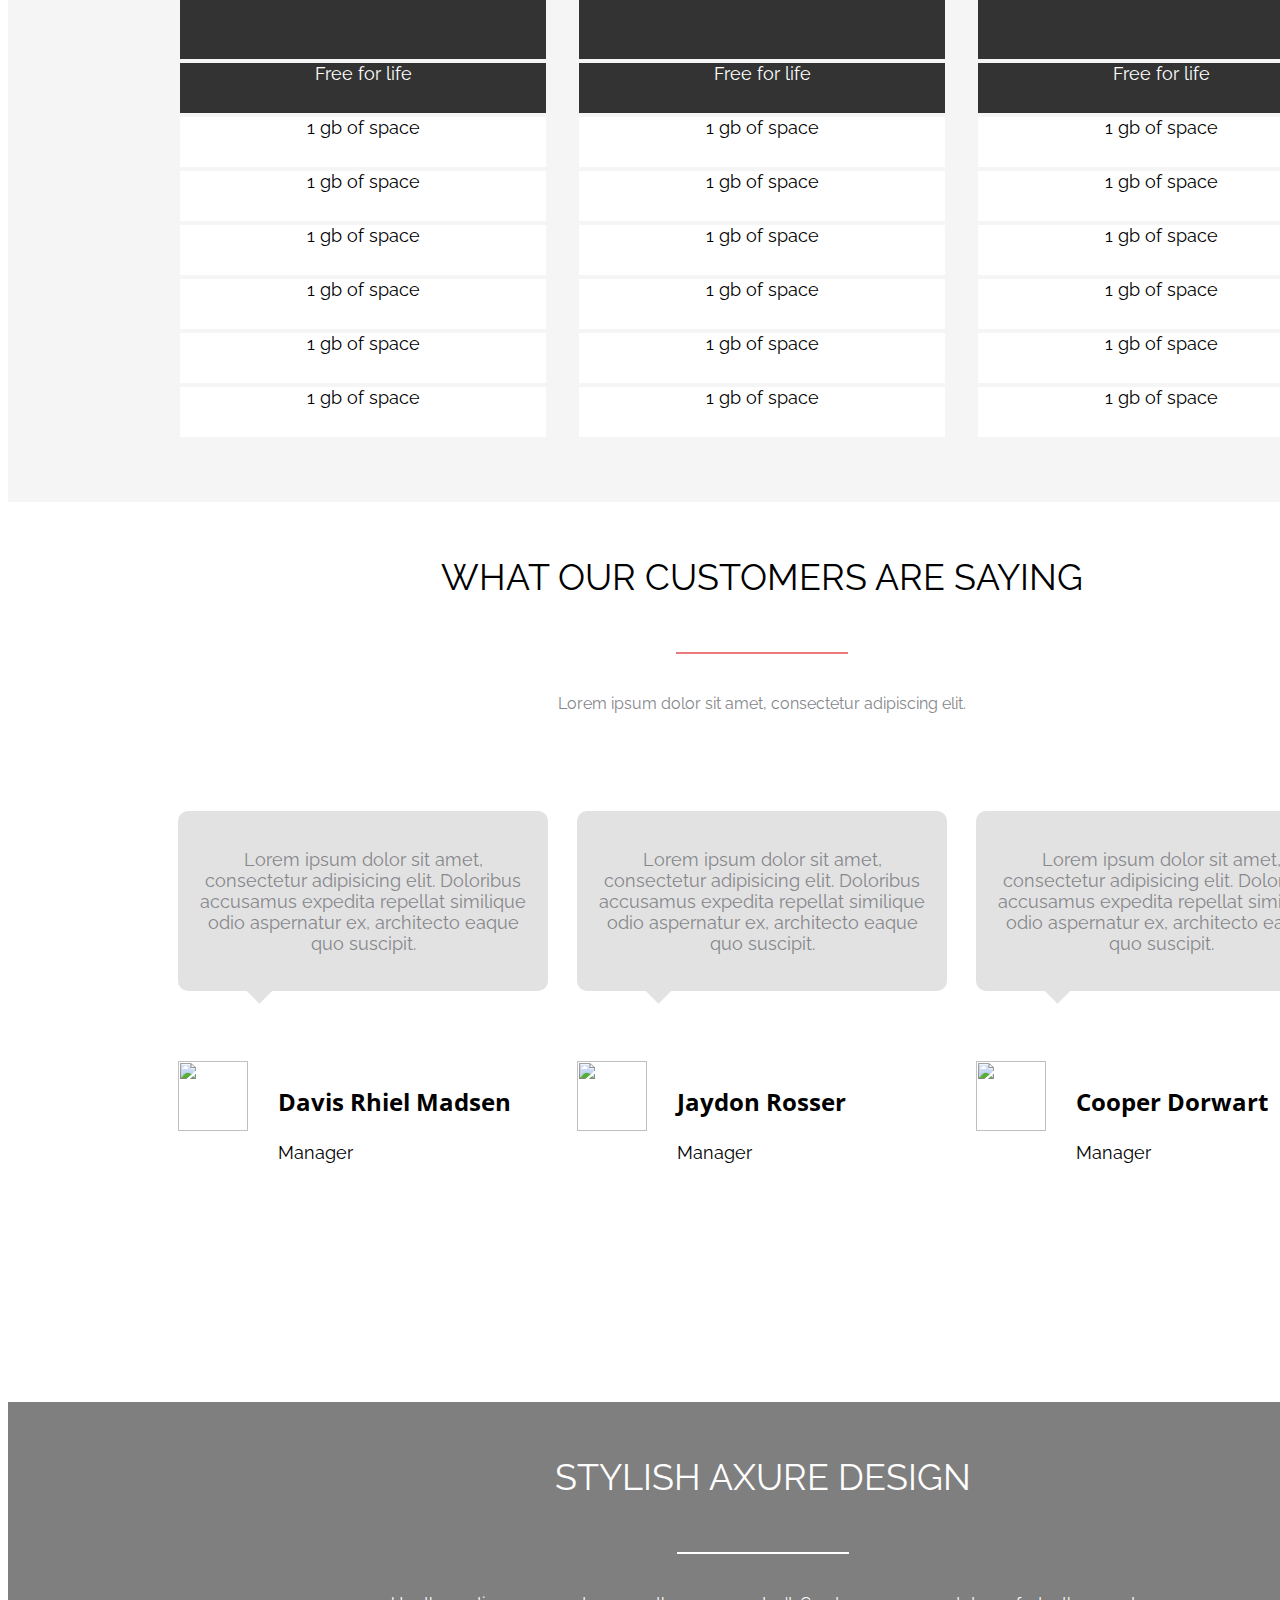
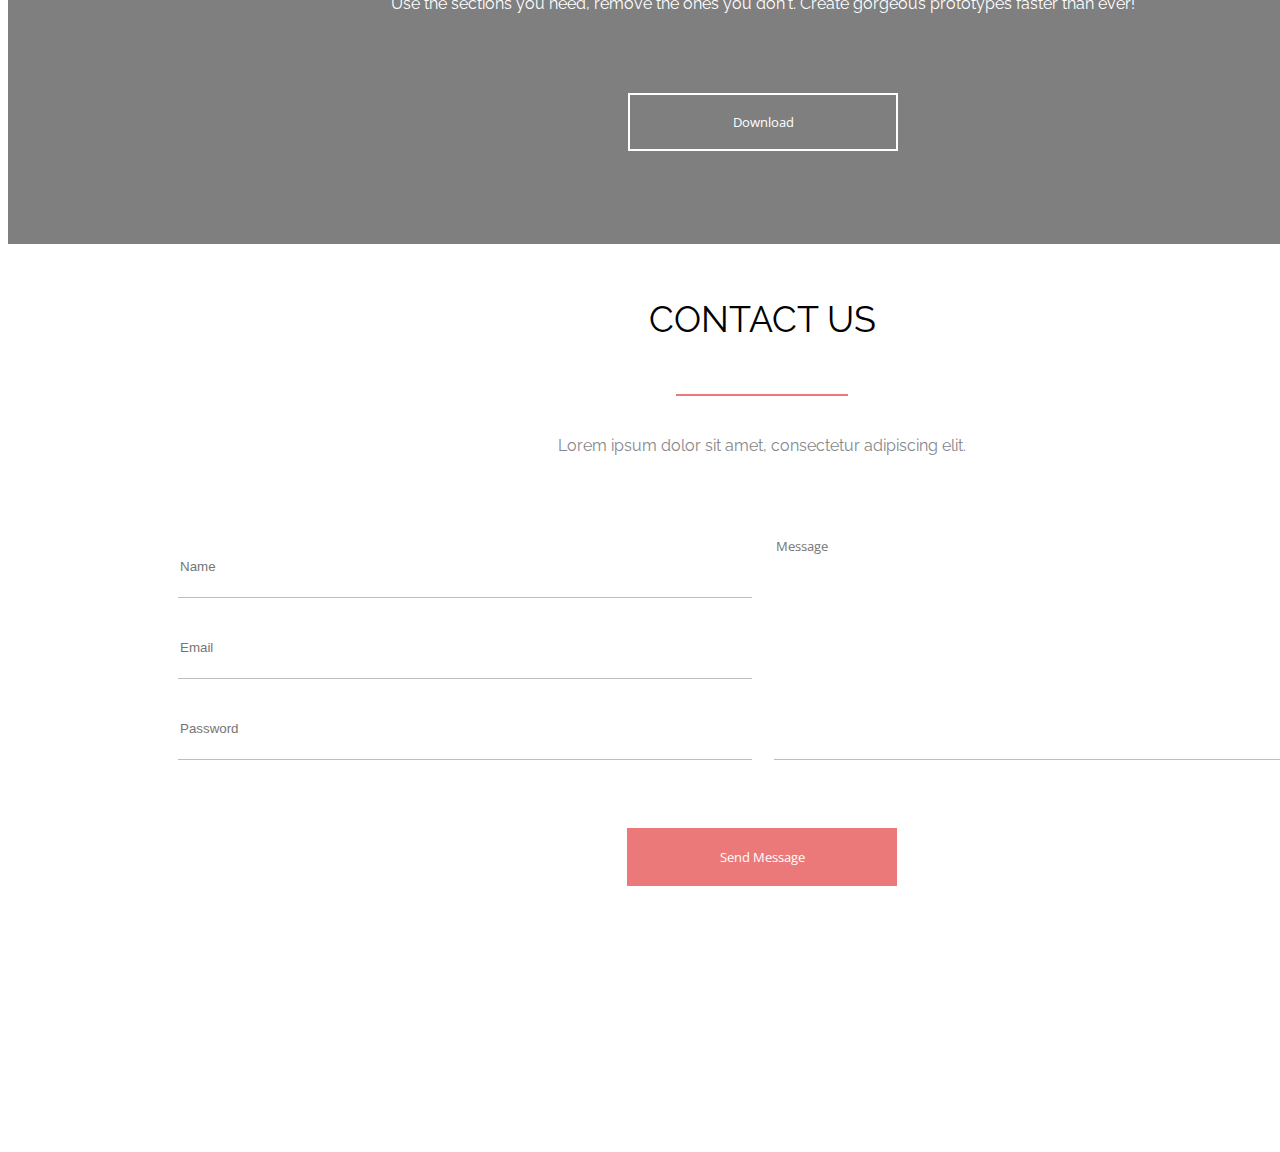
==== commit 91736bbc: "Stylish" ====
--- a/index.html
+++ b/index.html
@@ -152,14 +152,16 @@
                 <div class="customers__block">
                     <div class="customers__block-title-wrapper">
                         <p class="customers__block-title">
-                        Lorem ipsum dolor sit amet, 
-                        consectetur adipisicing elit. Doloribus 
-                        accusamus expedita repellat similique 
-                        odio aspernatur ex, architecto eaque 
-                        quo suscipit.
+                            Lorem ipsum dolor sit amet, 
+                            consectetur adipisicing elit. Doloribus 
+                            accusamus expedita repellat similique 
+                            odio aspernatur ex, architecto eaque 
+                            quo suscipit.
                         </p>
                     </div>
                 <div class="customers__polygon"></div>    
+                <div class="customers__icon-wrapper">  
+                    <img class="customers__icon" src="/Homework_zhylko/img/manager1.png" alt="">
                     <div class="customers__manager">
                         <p class="customers__manager-title">
                             Davis Rhiel Madsen
@@ -168,7 +170,7 @@
                             Manager
                         </p>
                     </div>
-                    <img class="customers__icon" src="/Homework_zhylko/img/manager1.png" alt="">
+                </div>
                 </div>
                 <div class="customers__block">
                     <div class="customers__block-title-wrapper">
@@ -181,16 +183,17 @@
                         </p>
                     </div>
                     <div class="customers__polygon"></div>
-                    
-                    <div class="customers__manager">
-                        <p class="customers__manager-title">
-                            Jaydon Rosser
-                        </p>
-                        <p>
-                            Manager
-                        </p>
-                    </div>
-                    <img class="customers__icon" src="/Homework_zhylko/img/manager2.png" alt="">
+                    <div class="customers__icon-wrapper"> 
+                        <img class="customers__icon" src="/Homework_zhylko/img/manager2.png" alt="">
+                        <div class="customers__manager">
+                            <p class="customers__manager-title">
+                                Jaydon Rosser
+                            </p>
+                            <p>
+                                Manager
+                            </p>
+                        </div>
+                    </div>  
                 </div>
                 <div class="customers__block">
                     <div class="customers__block-title-wrapper">
@@ -203,15 +206,17 @@
                         </p>
                     </div>
                     <div class="customers__polygon"></div>
-                    <div class="customers__manager">
-                        <p class="customers__manager-title">
-                            Cooper Dorwart
-                        </p>
-                        <p>
-                            Manager
-                        </p>
-                    </div>
-                    <img class="customers__icon" src="/Homework_zhylko/img/manager3.png" alt="">
+                    <div class="customers__icon-wrapper">
+                        <img class="customers__icon" src="/Homework_zhylko/img/manager3.png" alt="">
+                        <div class="customers__manager">
+                            <p class="customers__manager-title">
+                                Cooper Dorwart
+                            </p>
+                            <p>
+                                Manager
+                            </p>
+                        </div>
+                    </div>
                 </div>
             </div>
         </section>
--- a/style.css
+++ b/style.css
@@ -200,7 +200,7 @@
     font-size: 36px;
     line-height: 42px;
     color: #fff;
-    height: 100px;
+    height: 100px; /*убрать высоту и поставить паддинг 13 пикселей!!!*/
     background: #333333;
     border: 2px solid #F5F5F5;
     margin: 0px;
@@ -285,6 +285,10 @@
     border-radius: 10px;
     justify-content: center;
     margin-bottom: -15px;
+}
+
+.customers__icon-wrapper {
+    display: flex;
 }
 
 .customers__polygon {
@@ -305,7 +309,7 @@
 }
 
 .customers__manager-title {
-    font-family: 'Open Sans', sans-serif;
+    font-family: 'Open Sans', sans-serif; /* сделать картинку перед текстом в html и засунуть из в отдельный контейнер*/
     font-weight: 700;
     font-size: 24px;
 }
@@ -316,7 +320,8 @@
 }
 
 .customers__icon {
-    display: flex;
+    width: 70px;
+    height: 70px;
     margin-right: 30px;
 }
 
@@ -324,7 +329,7 @@
     font-family: 'Raleway', sans-serif;
     width: 1510px;
     height: 442px;
-    background:  rgba(0, 0, 0, 0.5) url(/Homework_zhylko/img/stylish\ image.png);
+    background: linear-gradient(rgba(0,0,0,0.5),rgba(0,0,0,0.5)), url(/Homework_zhylko/img/stylish.png);
     margin: 0 auto;
     align-items: center;
     text-align: center;
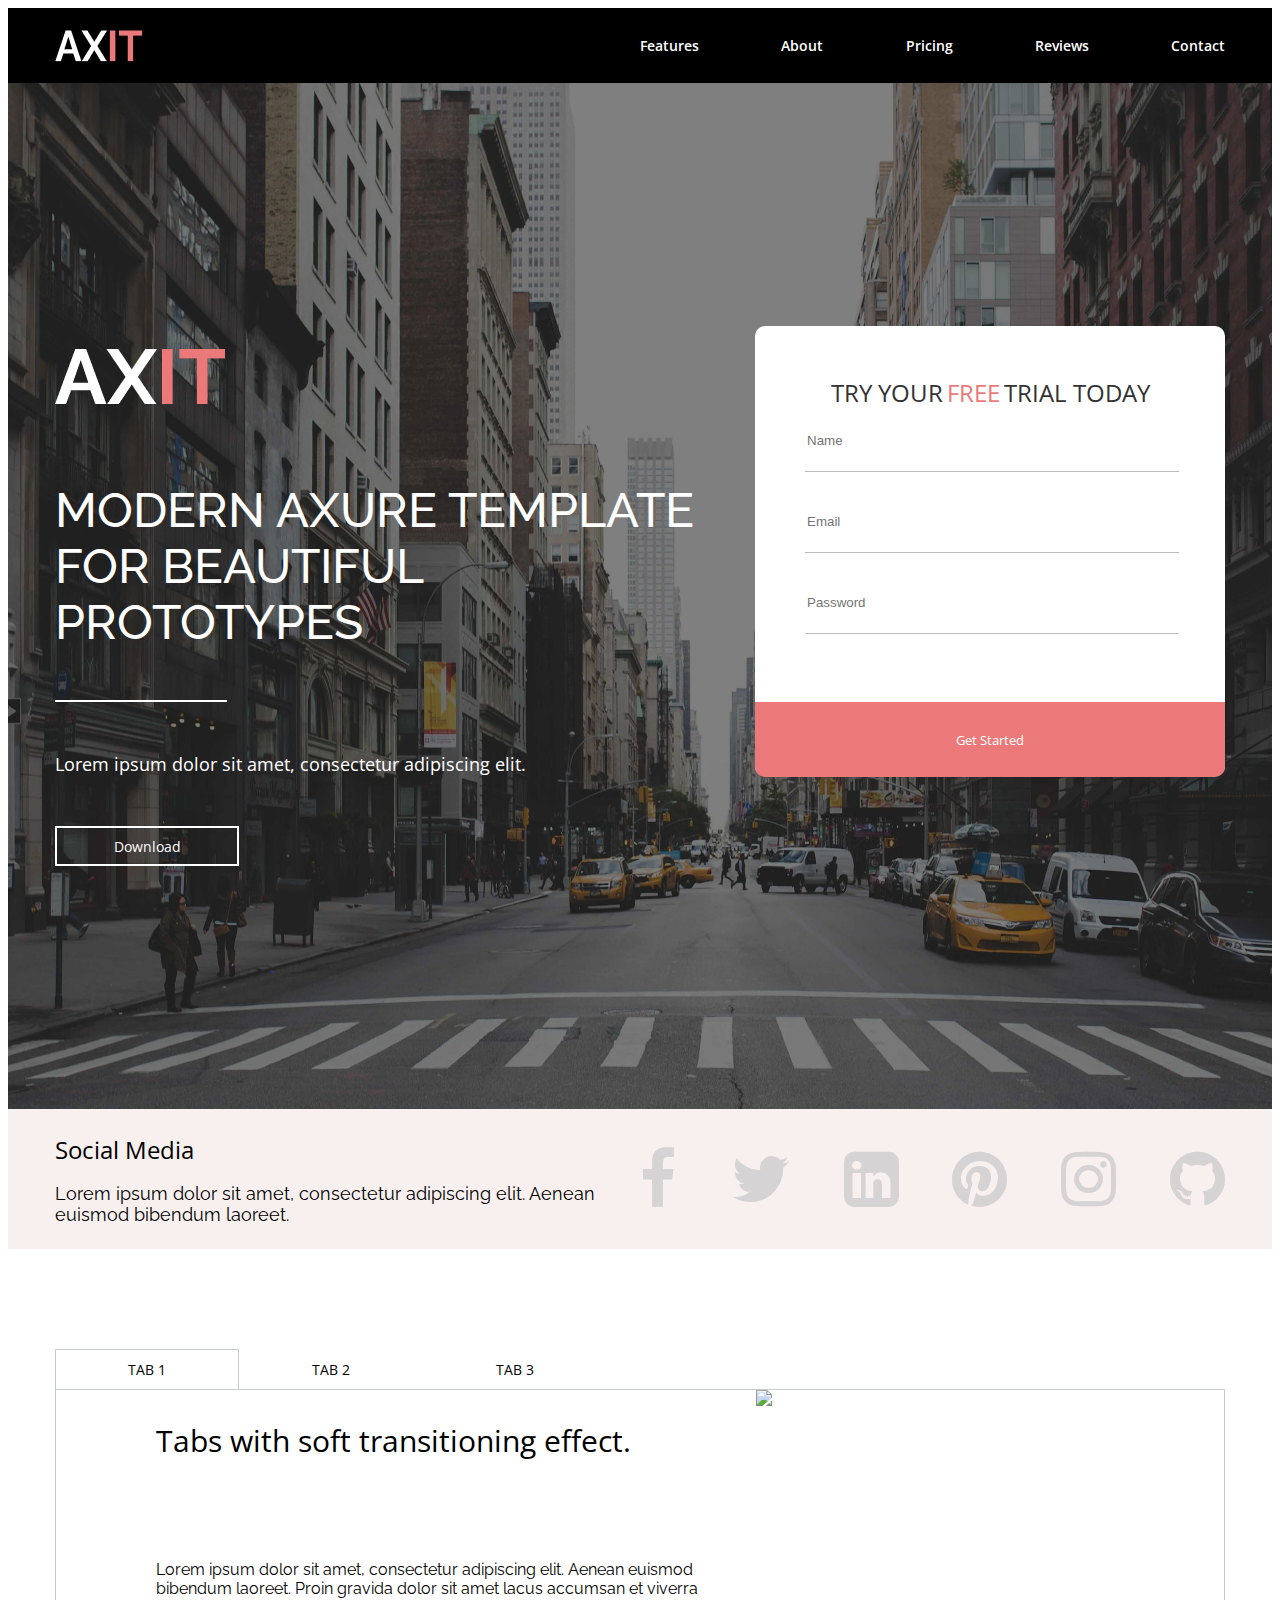
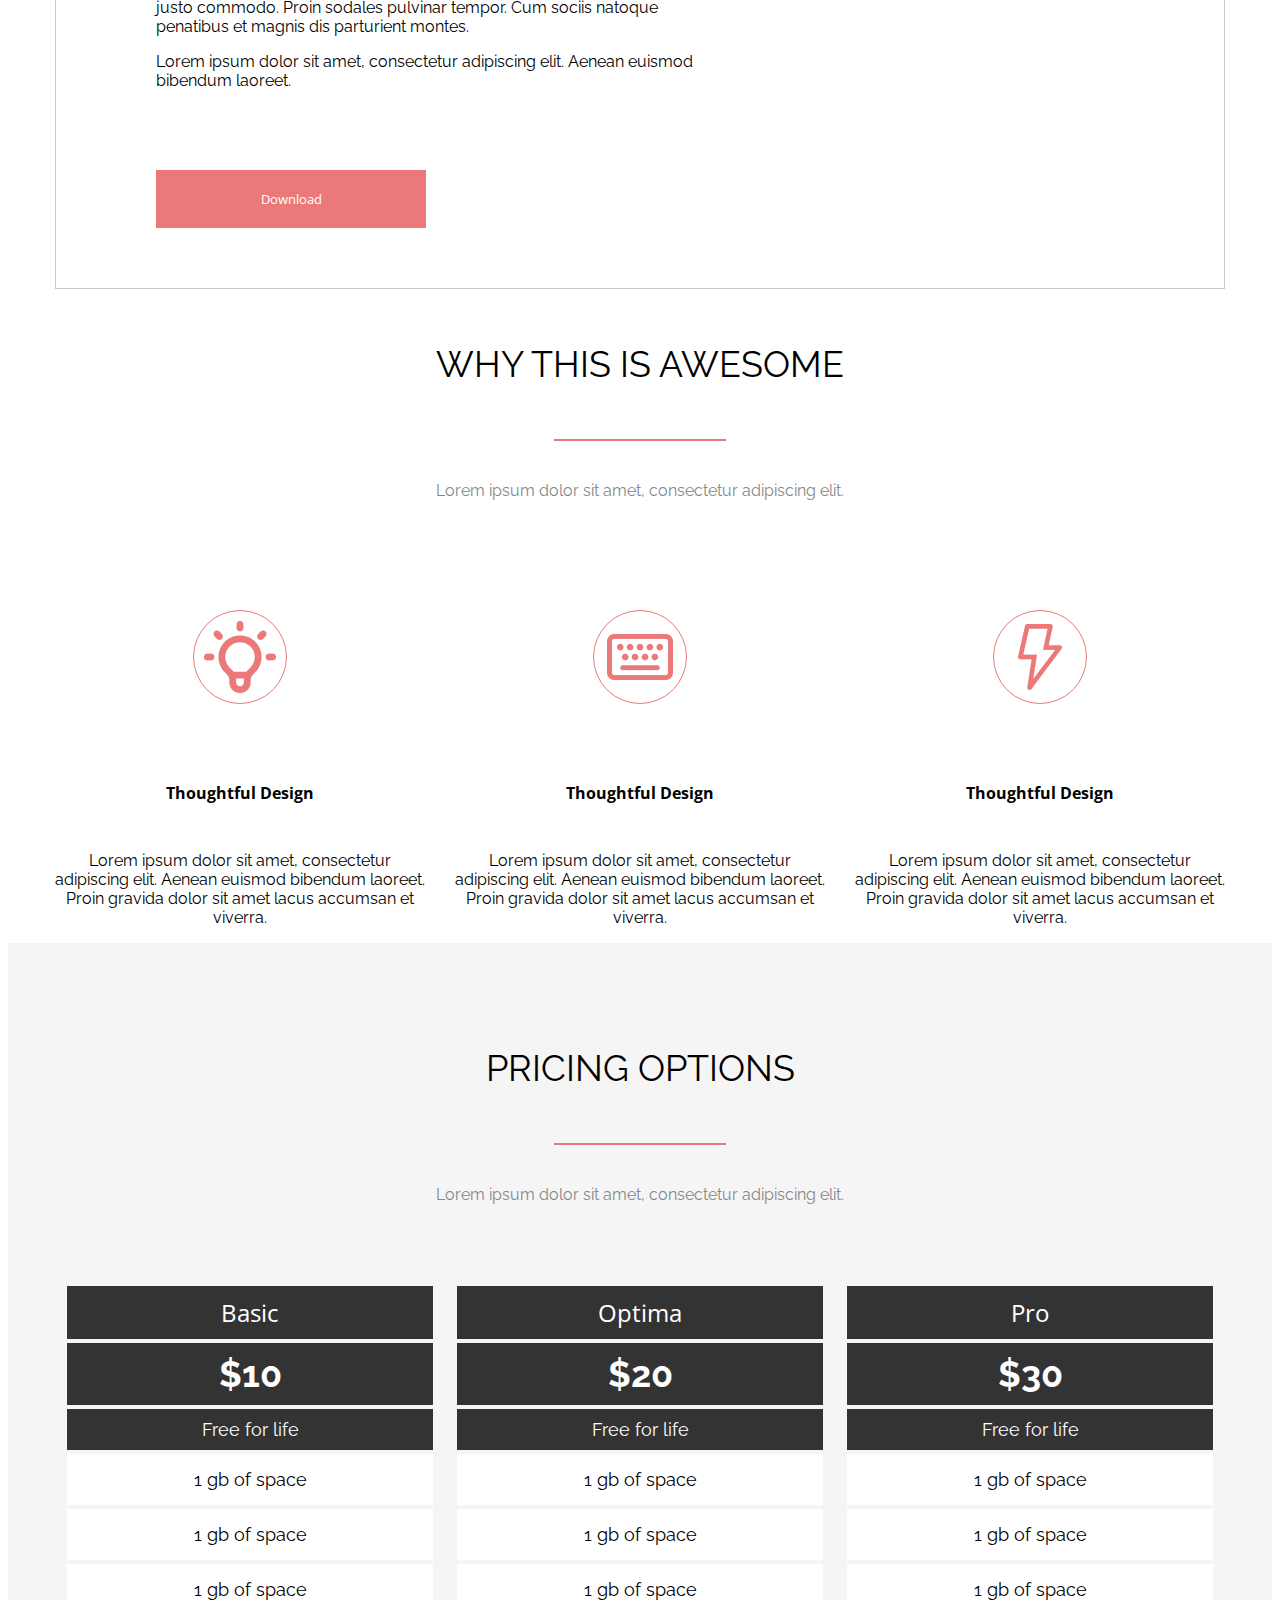
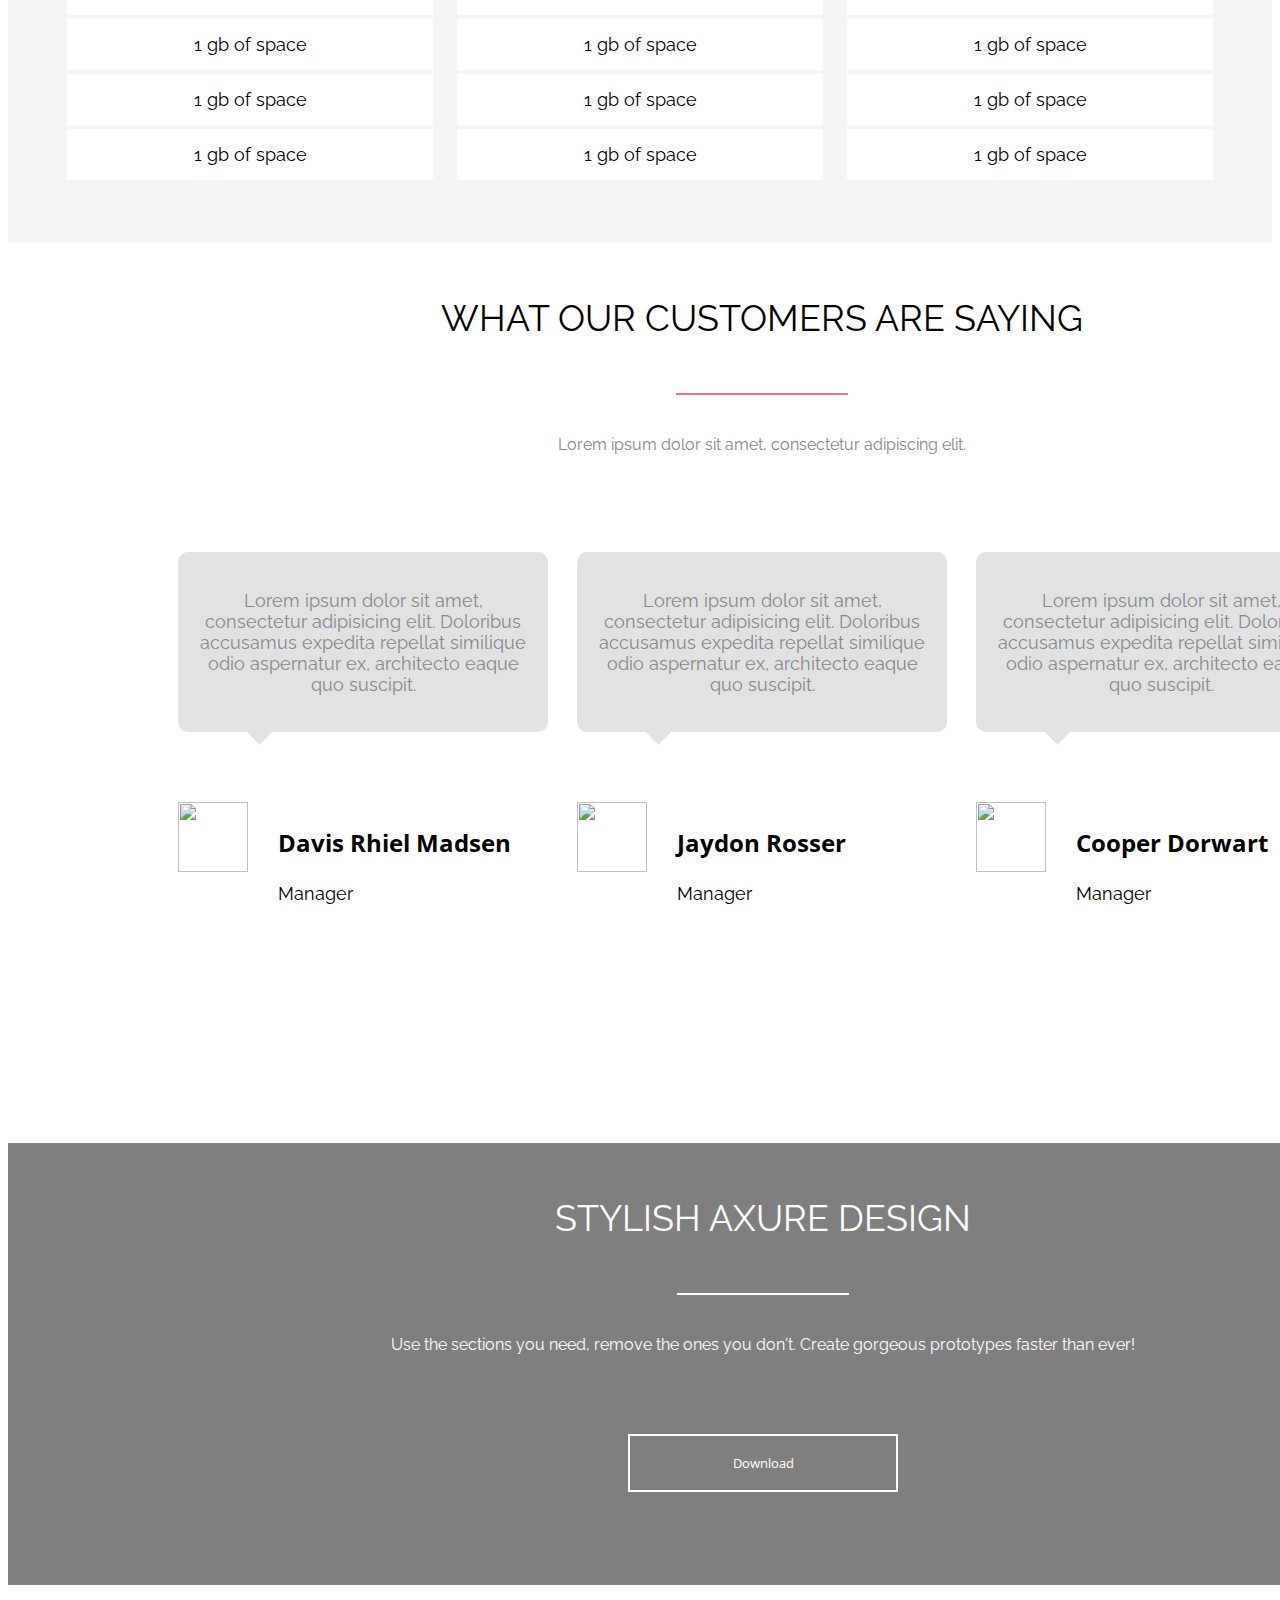
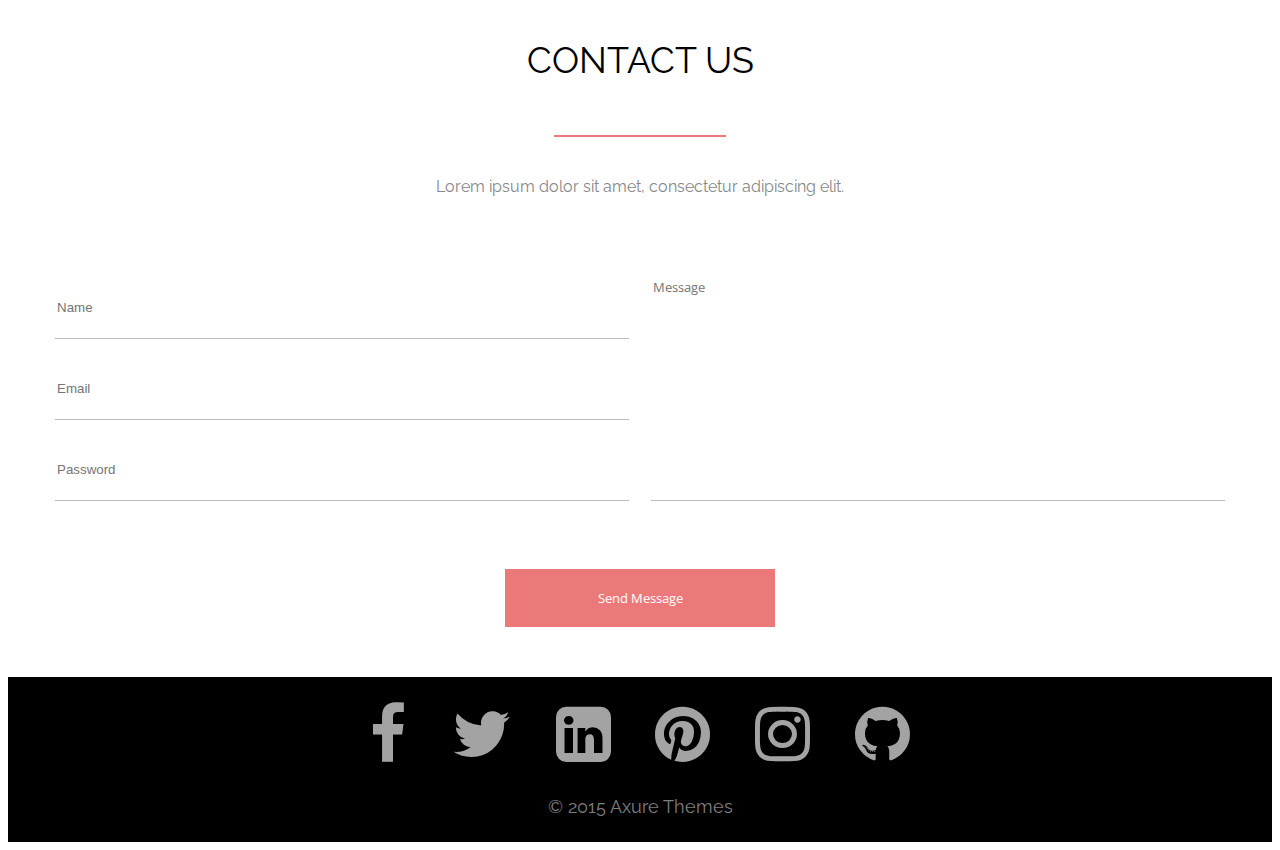
==== commit ef518549: "Desktop version" ====
--- a/index.html
+++ b/index.html
@@ -4,9 +4,76 @@
         <meta charset="utf-8">
         <title>FE79</title>
         <link href="style.css" rel="stylesheet">
+        <link rel="stylesheet" href="./font-awesome-4.7.0/css/font-awesome.min.css">
     </head>
     <body>
+        <header class="header">
+            <div class="header__wrapper">
+                <div class="header__axit">
+                    <img class="header__axit-logo" src="./img/axit.png">
+                </div>
+                <div class="header__link-wrapper">   
+                    <a class="header__link" href="#features">Features</a>
+                    <a class="header__link" href="#about">About</a>
+                    <a class="header__link" href="#price">Pricing</a>
+                    <a class="header__link" href="#reviews">Reviews</a>
+                    <a class="header__link" href="#contact">Contact</a>
+                </div> 
+            </div>
+        </header>
+        <section class="modern">
+            <div class="modern__axit">
+                <div class="modern__axit-content">
+                    <img class="modern__logo" src="./img/logo.png" alt="">
+                    <div class="modern__title-wrapper">
+                        <h1 class="modern__title">
+                            MODERN AXURE TEMPLATE FOR BEAUTIFUL PROTOTYPES
+                        </h1>
+                    </div>
+                    <div class="modern__line"></div>
+                    <p class="modern__subtitle">
+                        Lorem ipsum dolor sit amet, consectetur adipiscing elit.
+                    </p>
+                    <button class="modern__button">Download</button>
+                </div>
+                <div class="modern__axit-form">
+                    <div class="modern__axit-form-block">
+                        <div class="modern__axit-form-wrapper">
+                            <span class="modern__trial">Try your</span>
+                            <span class="modern__trial-free">free</span>
+                            <span class="modern__trial">trial today</span>
+                            <input type="axit" id="axit__name" placeholder="Name">
+                            <input type="email" id="axit__email" placeholder="Email">
+                            <input type="password" id="axit__password" placeholder="Password">
+                        </div>
+                        <button class="modern__get-started">Get Started</button>
+                    </div>
+                </div>
+            </div>
+        </section>
+        <section class="links">
+            <div class="links__block">
+                <div class="links__block-text">
+                    <p class="links__block-title">
+                        Social Media
+                    </p>
+                    <span class="links__block-subtitle">
+                        Lorem ipsum dolor sit amet, consectetur adipiscing elit. 
+                        Aenean euismod bibendum laoreet.
+                    </span>
+                </div>
+                <div class="links__block-icons">
+                    <i class="fa fa-facebook fa-4x" id="icon" aria-hidden="true"></i>
+                    <i class="fa fa-twitter fa-4x" id="icon" aria-hidden="true"></i>
+                    <i class="fa fa-linkedin-square fa-4x" id="icon" aria-hidden="true"></i>
+                    <i class="fa fa-pinterest fa-4x" id="icon" aria-hidden="true"></i>
+                    <i class="fa fa-instagram fa-4x" id="icon" aria-hidden="true"></i>
+                    <i class="fa fa-github fa-3x fa-4x" id="icon" aria-hidden="true"></i>
+                </div>
+            </div>
+        </section>
         <section class="tabs">
+            <a name="about"></a>
             <div class="tabs__button-wrapper">
                 <button class="tabs__button-first"> TAB 1 </button>
                 <button class="tabs__button"> TAB 2 </button>
@@ -31,10 +98,11 @@
                     </div>
                     <button class="content__download-button"> Download </button>
                 </div>
-                    <img class="tabs__content-image" src="/Homework_zhylko/img/The statue of liberty.png">
-                </div>
+                <img class="tabs__content-image" src="/Homework_zhylko/img/The statue of liberty.png">
+            </div>
         </section>
         <section class="awesome">
+            <a name="features"></a>
             <div class="awesome__title-wrapper">
                 <h2 class="awesome__title">WHY THIS IS AWESOME</h2>
             </div>
@@ -72,75 +140,79 @@
                 </div>
             </div>
         </section>
-        <section class="price">
-            <div class="price__title-wrapper">
-                <h2 class="price__title">PRICING OPTIONS</h2>
-            </div>
-            <div class="price__line"></div>
-            <p class="price__subtitle">
-                Lorem ipsum dolor sit amet, consectetur adipiscing elit.
-            </p>
-            <div class="price__container">
-                <div class="price__block">
-                    <p class="price__block-title">
-                        Basic
-                    </p>
-                    <p class="price__block-cost">
-                        $10
-                    </p>
-                    <p class="price__block-free">
-                        Free for life
-                    </p>
-                    <ul class="price__block-list">
-                        <li class="price__block-space">1 gb of space</li>
-                        <li class="price__block-space">1 gb of space</li>
-                        <li class="price__block-space">1 gb of space</li>
-                        <li class="price__block-space">1 gb of space</li>
-                        <li class="price__block-space">1 gb of space</li>
-                        <li class="price__block-space">1 gb of space</li>
-                    </ul>
-                </div>
-                <div class="price__block">
-                    <p class="price__block-title">
-                        Optima
-                    </p>
-                    <p class="price__block-cost">
-                        $20
-                    </p>
-                    <p class="price__block-free">
-                        Free for life
-                    </p>
-                    <ul class="price__block-list">
-                        <li class="price__block-space">1 gb of space</li>
-                        <li class="price__block-space">1 gb of space</li>
-                        <li class="price__block-space">1 gb of space</li>
-                        <li class="price__block-space">1 gb of space</li>
-                        <li class="price__block-space">1 gb of space</li>
-                        <li class="price__block-space">1 gb of space</li>
-                    </ul>
-                </div>
-                <div class="price__block">
-                    <p class="price__block-title">
-                        Pro
-                    </p>
-                    <p class="price__block-cost">
-                        $30
-                    </p>
-                    <p class="price__block-free">
-                        Free for life
-                    </p>
-                    <ul class="price__block-list">
-                        <li class="price__block-space">1 gb of space</li>
-                        <li class="price__block-space">1 gb of space</li>
-                        <li class="price__block-space">1 gb of space</li>
-                        <li class="price__block-space">1 gb of space</li>
-                        <li class="price__block-space">1 gb of space</li>
-                        <li class="price__block-space">1 gb of space</li>
-                    </ul>
+        <section class="price"> 
+            <a name="price"></a>
+            <div class="price__width-container">
+                <div class="price__title-wrapper">
+                    <h2 class="price__title">PRICING OPTIONS</h2>
+                </div>
+                <div class="price__line"></div>
+                <p class="price__subtitle">
+                    Lorem ipsum dolor sit amet, consectetur adipiscing elit.
+                </p>
+                <div class="price__container">
+                    <div class="price__block">
+                        <p class="price__block-title">
+                            Basic
+                        </p>
+                        <p class="price__block-cost">
+                            $10
+                        </p>
+                        <p class="price__block-free">
+                            Free for life
+                        </p>
+                        <ul class="price__block-list">
+                            <li class="price__block-space">1 gb of space</li>
+                            <li class="price__block-space">1 gb of space</li>
+                            <li class="price__block-space">1 gb of space</li>
+                            <li class="price__block-space">1 gb of space</li>
+                            <li class="price__block-space">1 gb of space</li>
+                            <li class="price__block-space">1 gb of space</li>
+                        </ul>
+                    </div>
+                    <div class="price__block">
+                        <p class="price__block-title">
+                            Optima
+                        </p>
+                        <p class="price__block-cost">
+                            $20
+                        </p>
+                        <p class="price__block-free">
+                            Free for life
+                        </p>
+                        <ul class="price__block-list">
+                            <li class="price__block-space">1 gb of space</li>
+                            <li class="price__block-space">1 gb of space</li>
+                            <li class="price__block-space">1 gb of space</li>
+                            <li class="price__block-space">1 gb of space</li>
+                            <li class="price__block-space">1 gb of space</li>
+                            <li class="price__block-space">1 gb of space</li>
+                        </ul>
+                    </div>
+                    <div class="price__block">
+                        <p class="price__block-title">
+                            Pro
+                        </p>
+                        <p class="price__block-cost">
+                            $30
+                        </p>
+                        <p class="price__block-free">
+                            Free for life
+                        </p>
+                        <ul class="price__block-list">
+                            <li class="price__block-space">1 gb of space</li>
+                            <li class="price__block-space">1 gb of space</li>
+                            <li class="price__block-space">1 gb of space</li>
+                            <li class="price__block-space">1 gb of space</li>
+                            <li class="price__block-space">1 gb of space</li>
+                            <li class="price__block-space">1 gb of space</li>
+                        </ul>
+                    </div>
                 </div>
             </div>
         </section>
         <section class="customers">
+            <a name="reviews"></a>
             <div class="customers__title-wrapper">
                 <h2 class="customers__title">WHAT OUR CUSTOMERS ARE SAYING</h2>
             </div>
@@ -231,24 +303,42 @@
             <button class="design__download-button">Download</button>
         </section>
         <section class="contacts">
-            <div class="contacts__title-wrapper">
-                <h2 class="contacts__title">CONTACT US</h2>
-            </div>
-            <div class="contacts__line"></div>
-            <p class="contacts__subtitle">
-                Lorem ipsum dolor sit amet, consectetur adipiscing elit.
-            </p>
-            <div class="contacts__form-wrapper">
-                <div class="contacts__form">
-                    <div class="contacts__form-email-wrapper"> 
-                        <input type="text" id="name" placeholder="Name">
-                        <input type="email" id="email" placeholder="Email">
-                        <input type="password" id="password" placeholder="Password">
-                    </div>
-                    <textarea class="contacts__form-message" id="message" placeholder="Message"></textarea>
-                </div>
-                <button class="contacts__button">Send Message</button>
-            </div>
-        </section>
+            <a name="contact"></a>
+            <div class="contacts__width-container">
+                <div class="contacts__title-wrapper">
+                    <h2 class="contacts__title">CONTACT US</h2>
+                </div>
+                <div class="contacts__line"></div>
+                <p class="contacts__subtitle">
+                    Lorem ipsum dolor sit amet, consectetur adipiscing elit.
+                </p>
+                <div class="contacts__form-wrapper">
+                    <div class="contacts__form">
+                        <div class="contacts__form-email-wrapper"> 
+                            <input type="text" id="name" placeholder="Name">
+                            <input type="email" id="email" placeholder="Email">
+                            <input type="password" id="password" placeholder="Password">
+                        </div>
+                        <textarea class="contacts__form-message" id="message" placeholder="Message"></textarea>
+                    </div>
+                    <button class="contacts__button">Send Message</button>
+                </div>
+            </div>
+        </section>
+        <footer class="footer">
+            <div class="footer__width-container">
+                <div class="footer__icons">
+                    <i class="fa fa-facebook fa-4x" id="icon" aria-hidden="true"></i>
+                    <i class="fa fa-twitter fa-4x" id="icon" aria-hidden="true"></i>
+                    <i class="fa fa-linkedin-square fa-4x" id="icon" aria-hidden="true"></i>
+                    <i class="fa fa-pinterest fa-4x" id="icon" aria-hidden="true"></i>
+                    <i class="fa fa-instagram fa-4x" id="icon" aria-hidden="true"></i>
+                    <i class="fa fa-github fa-3x fa-4x" id="icon" aria-hidden="true"></i>
+                </div>
+                <div class="footer__copyright">
+                    © 2015 Axure Themes
+                </div>
+            </div>
+        </footer>
     </body>
 </html>
--- a/style.css
+++ b/style.css
@@ -1,4 +1,181 @@
 @import url('https://fonts.googleapis.com/css2?family=Open+Sans:wght@700&family=Raleway&display=swap');
+.header {
+    width: 100%;
+    height: 75px;
+    background-color: black;
+    display: flex;
+    justify-content: center;
+    align-items: center;
+}
+.header__wrapper {
+    width: 1170px;
+    display: flex;
+    justify-content: space-between;
+    margin: 0px;
+}
+.header__axit {
+    display: flex;
+    align-items: center;
+    justify-content: center;
+}
+.header__link-wrapper {
+    width: 50%;
+    display: flex;
+    align-items: center;
+    justify-content: space-between;
+}
+.header__link {
+    font-family: 'Open Sans', sans-serif;
+    color: #fff; 
+    font-size: 14px;
+    font-weight: 600;
+    text-decoration: none;
+}
+.modern {
+    width: 100%;
+    height: 1026px;
+    background: linear-gradient(rgba(0,0,0,0.5),rgba(0,0,0,0.5)), url(./img/image.png);
+    margin: 0 auto;
+    display: flex;
+    align-items: center;
+    justify-content: center;
+}
+.modern__axit {
+    width: 1170px;
+    display: flex;
+    font-family: 'Raleway', 'open sans';
+    color: #fff
+}
+.modern__axit-content {
+    margin-right: 30px;
+}
+.modern__logo {
+    margin-bottom: 70px;
+}
+.modern__title {
+    margin-bottom: 50px;             
+    font-size: 48px;
+    font-weight: 500;
+}
+.modern__title-wrapper {
+    height: 150px;
+    display: flex;                   
+    align-items: center;
+    justify-content: center;
+    margin-bottom: 50px;
+}
+.modern__line {
+    width: 170px;
+    border: 1px solid #fff;
+    margin-bottom: 50px;
+}
+.modern__subtitle {
+    font-size: 18px; 
+    font-family: 'Open Sans', sans-serif;
+    color: #fff;
+    margin-bottom: 50px;
+}
+.modern__button {
+    font-family: 'Open Sans', sans-serif;
+    font-weight: normal;
+    font-size: 14px;
+    color: #fff;
+    border: 2px solid #fff;
+    background: none;
+    width: 184px;
+    height: 40px;
+    cursor: pointer;
+}
+.modern__axit-form {
+    justify-content: center;
+}
+.modern__axit-form-block {
+    width: 470px;
+    height: 450px;
+    background: #fff;
+    border-radius: 10px;
+    flex-direction: column;
+    text-align: center;
+}
+.modern__axit-form-wrapper {
+    padding: 50px;
+}
+.modern__trial {
+    width: 100%;
+    font-family: 'Open Sans', sans-serif;
+    font-size: 24px;
+    color: #333333;
+    text-transform: uppercase;
+    margin-bottom: 50px;
+}
+.modern__trial-free {
+    width: 100%;
+    font-family: 'Open Sans', sans-serif;
+    font-size: 24px;
+    color: #EC7979;
+    text-transform: uppercase;
+    margin-bottom: 50px;
+}
+#axit__name, #axit__email, #axit__password {
+    width: 100%;
+    height: 60px;
+    border: none;
+    border-bottom: 1px solid #BDBDBD;
+    outline: none;
+    margin-bottom: 18px;
+}
+.modern__get-started {
+    width: 100%;
+    height: 75px;
+    font-family: 'Open sans', 'sans serif';
+    color: #fff;
+    border: none;
+    border-bottom-left-radius: 10px;
+    border-bottom-right-radius: 10px;
+    background-color: #EC7979;
+    cursor: pointer;
+}
+.links {
+    width: 100%;
+    height: 140px;
+    margin: auto;
+    margin-bottom: 100px;
+    font-family: 'Raleway', sans-serif;
+    background: #F8EFEF;
+    display: flex;
+    align-items: center;
+    justify-content: center;
+}
+.links__block {
+    width: 1170px;
+    display: flex;
+    justify-content: center;
+    align-items: center;
+}
+.links__block-text {
+    width: 50%;
+    align-items: center;
+    text-align: left;
+}
+.links__block-title {
+    font-family: 'Open Sans', sans-serif;
+    font-size: 24px;
+    margin-bottom: 3%;
+    margin-top: 0px;
+}
+.links__block-subtitle {
+    font-family: 'Raleway', sans-serif;
+    font-size: 18px;
+}
+.links__block-icons {
+    width: 50%;
+    display: flex;
+    align-items: center;
+    justify-content: space-between;
+}
+#icon {
+    color: #cccc;
+}
 
 .tabs {
     width: 1170px;
@@ -138,10 +315,17 @@
 
 .price {
     font-family: 'Raleway', sans-serif;
-    width: 1508px;
+    width: 100%;
     height: 900px;
     margin: 0 auto;
     background-color: #F5F5F5;
+    display: flex;
+    align-items: center;
+    justify-content: center;
+}
+
+.price__width-container {
+    width: 1170px;
 }
 
 .price__title {
@@ -172,8 +356,8 @@
 
 .price__container {
     display: flex;
-    justify-content: space-between;
-    margin: 0 170px;
+    align-items: center;
+    justify-content: space-around;
 }
 
 .price__block {
@@ -187,31 +371,29 @@
 .price__block-title {
     font-family: 'Open Sans', sans-serif;
     font-size: 24px;
-    line-height: 33px;
-    color: #fff;
-    height: 60px;
+    color: #fff;
     background: #333333;
     border: 2px solid #F5F5F5;
     margin: 0px;
+    padding: 10px;
 }
 
 .price__block-cost {
     font-weight: bold;
     font-size: 36px;
-    line-height: 42px;
-    color: #fff;
-    height: 100px; /*убрать высоту и поставить паддинг 13 пикселей!!!*/
+    color: #fff;
     background: #333333;
     border: 2px solid #F5F5F5;
     margin: 0px;
+    padding: 10px;
 }
 
 .price__block-free {
-    height: 50px;
     color: #fff;
     background: #333333;
     border: 2px solid #F5F5F5;
     margin: 0px;
+    padding: 10px;
 }
 
 .price__block-list {
@@ -220,11 +402,11 @@
 }
 
 .price__block-space {
-    height: 50px;
     background: #FFFFFF;
     border: 2px solid #F5F5F5;
     margin: 0px;
     list-style: none;
+    padding: 15px;
 }
 
 .price__block:hover {
@@ -374,13 +556,16 @@
 
 .contacts {
     font-family: 'Raleway', sans-serif;
-    width: 1508px;
-    height: 900px;
-    margin: 0 auto;
-    justify-content: center;
-    align-items: center;
-}
-
+    width: 100%;
+    margin: 0 auto;
+    display: flex;
+    justify-content: center;
+    align-items: center;
+}
+
+.contacts__width-container {
+    width: 1170px;
+}
 .contacts__title {
     margin: 0;             
     font-size: 36px;
@@ -414,7 +599,7 @@
     width: 1170px;
     display: flex;
     justify-content: space-between;
-    margin: 50px 170px;
+    margin-bottom: 50px;
 }
 
 .contacts__form-wrapper {
@@ -453,4 +638,34 @@
     background: #EC7979;
     cursor: pointer;
     align-items: center;
+    margin-bottom: 50px;
+}
+
+.footer {
+    width: 100%;
+    height: 165px;
+    display: flex;
+    justify-content: center;
+    align-items: center;
+    background: #000;
+}
+.footer__width-container {
+    width: 1170px;
+    display: flex;
+    flex-direction: column;
+    justify-content: center;
+    align-items: center;
+}
+.footer__icons {
+    width: 50%;
+    display: flex;
+    align-items: center;
+    justify-content: space-around;
+    margin-bottom: 30px;
+}
+.footer__copyright {
+    font-family: 'Raleway', sans-serif;
+    font-weight: 400;
+    font-size: 18px;
+    color: rgba(255, 255, 255, 0.5);
 }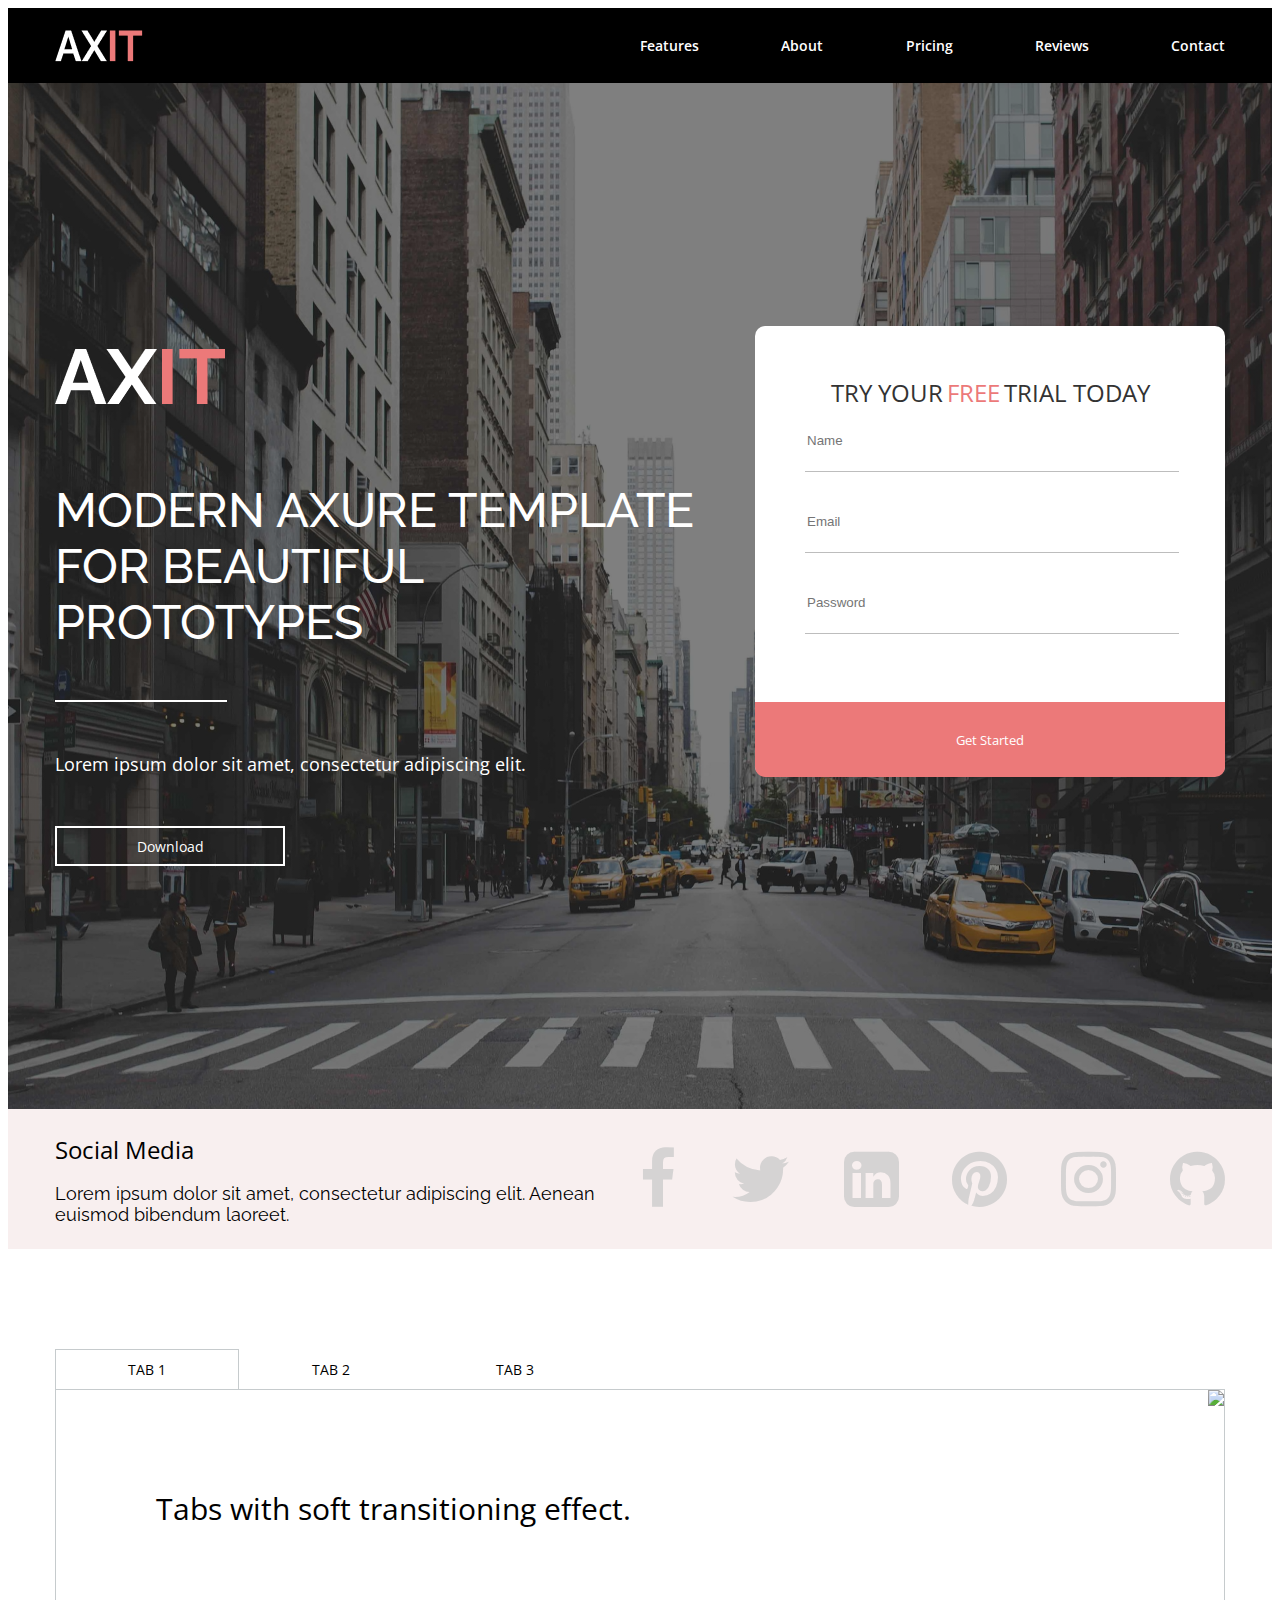
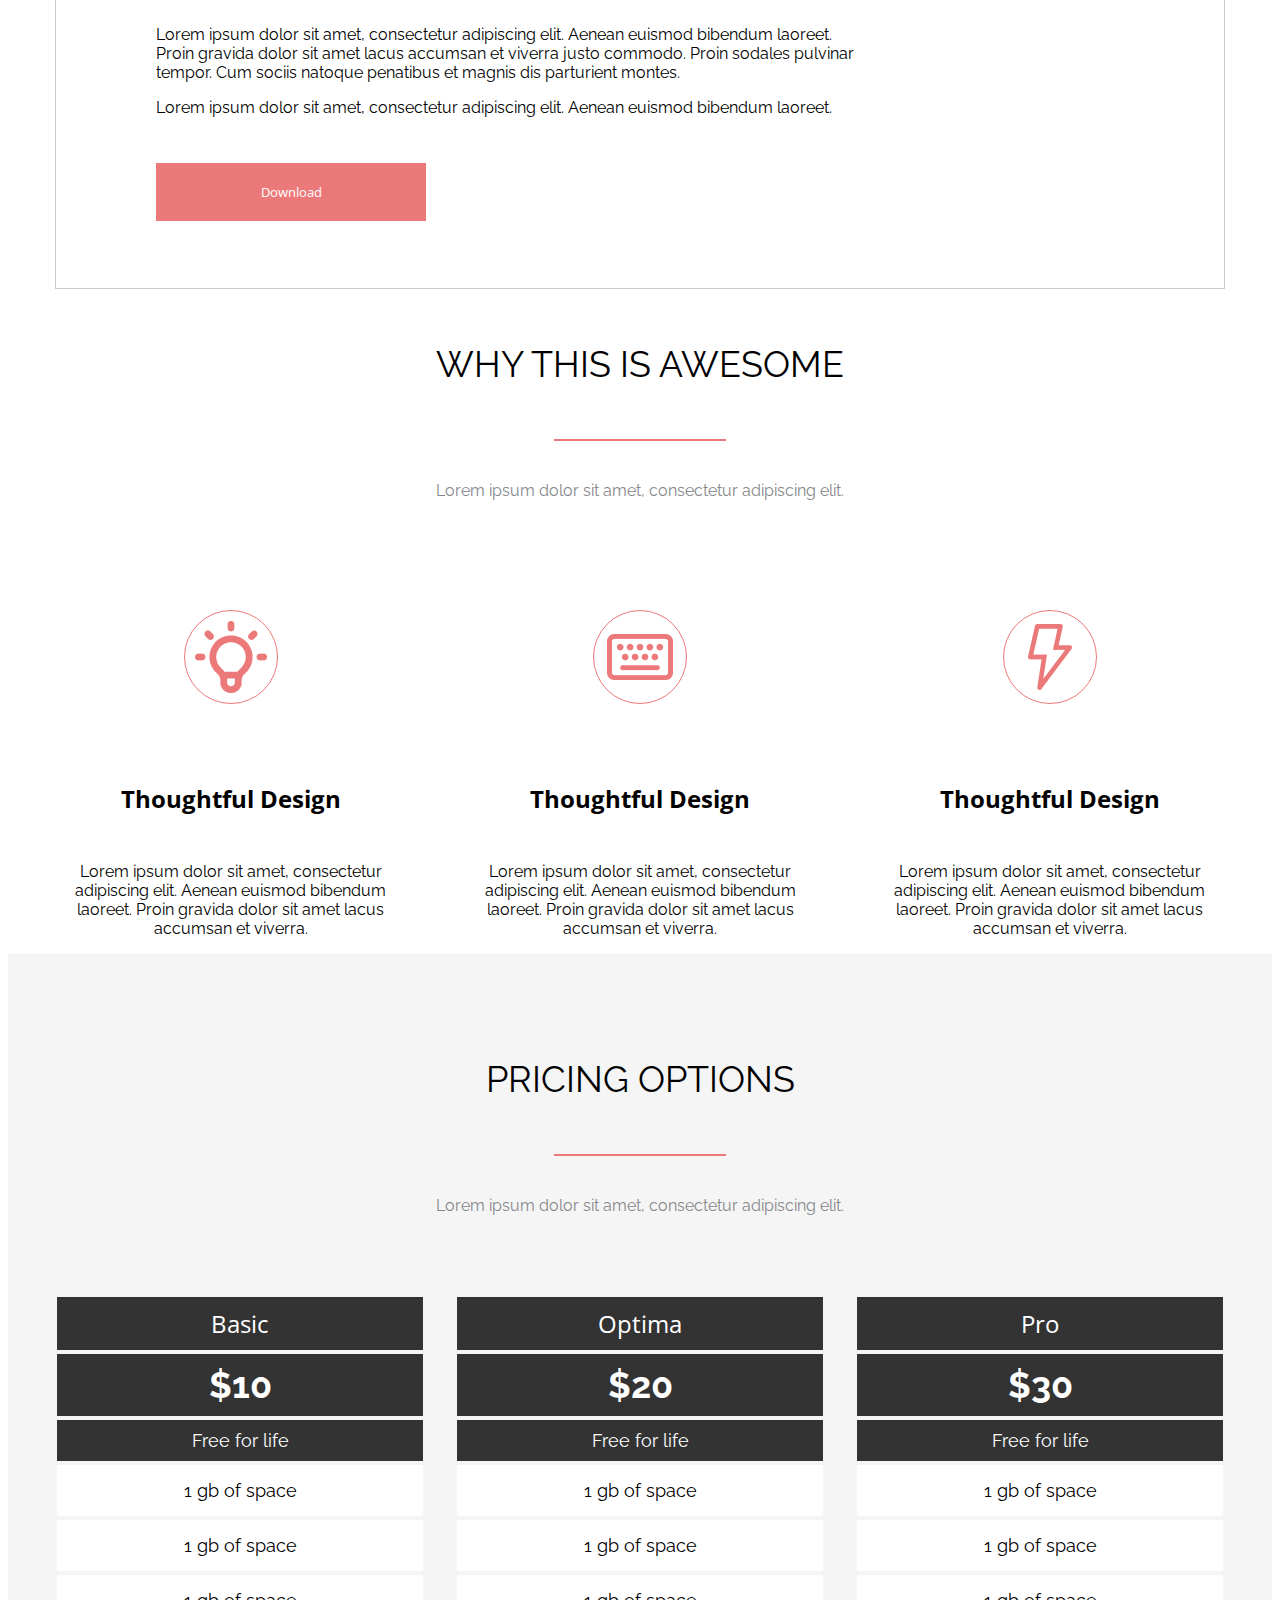
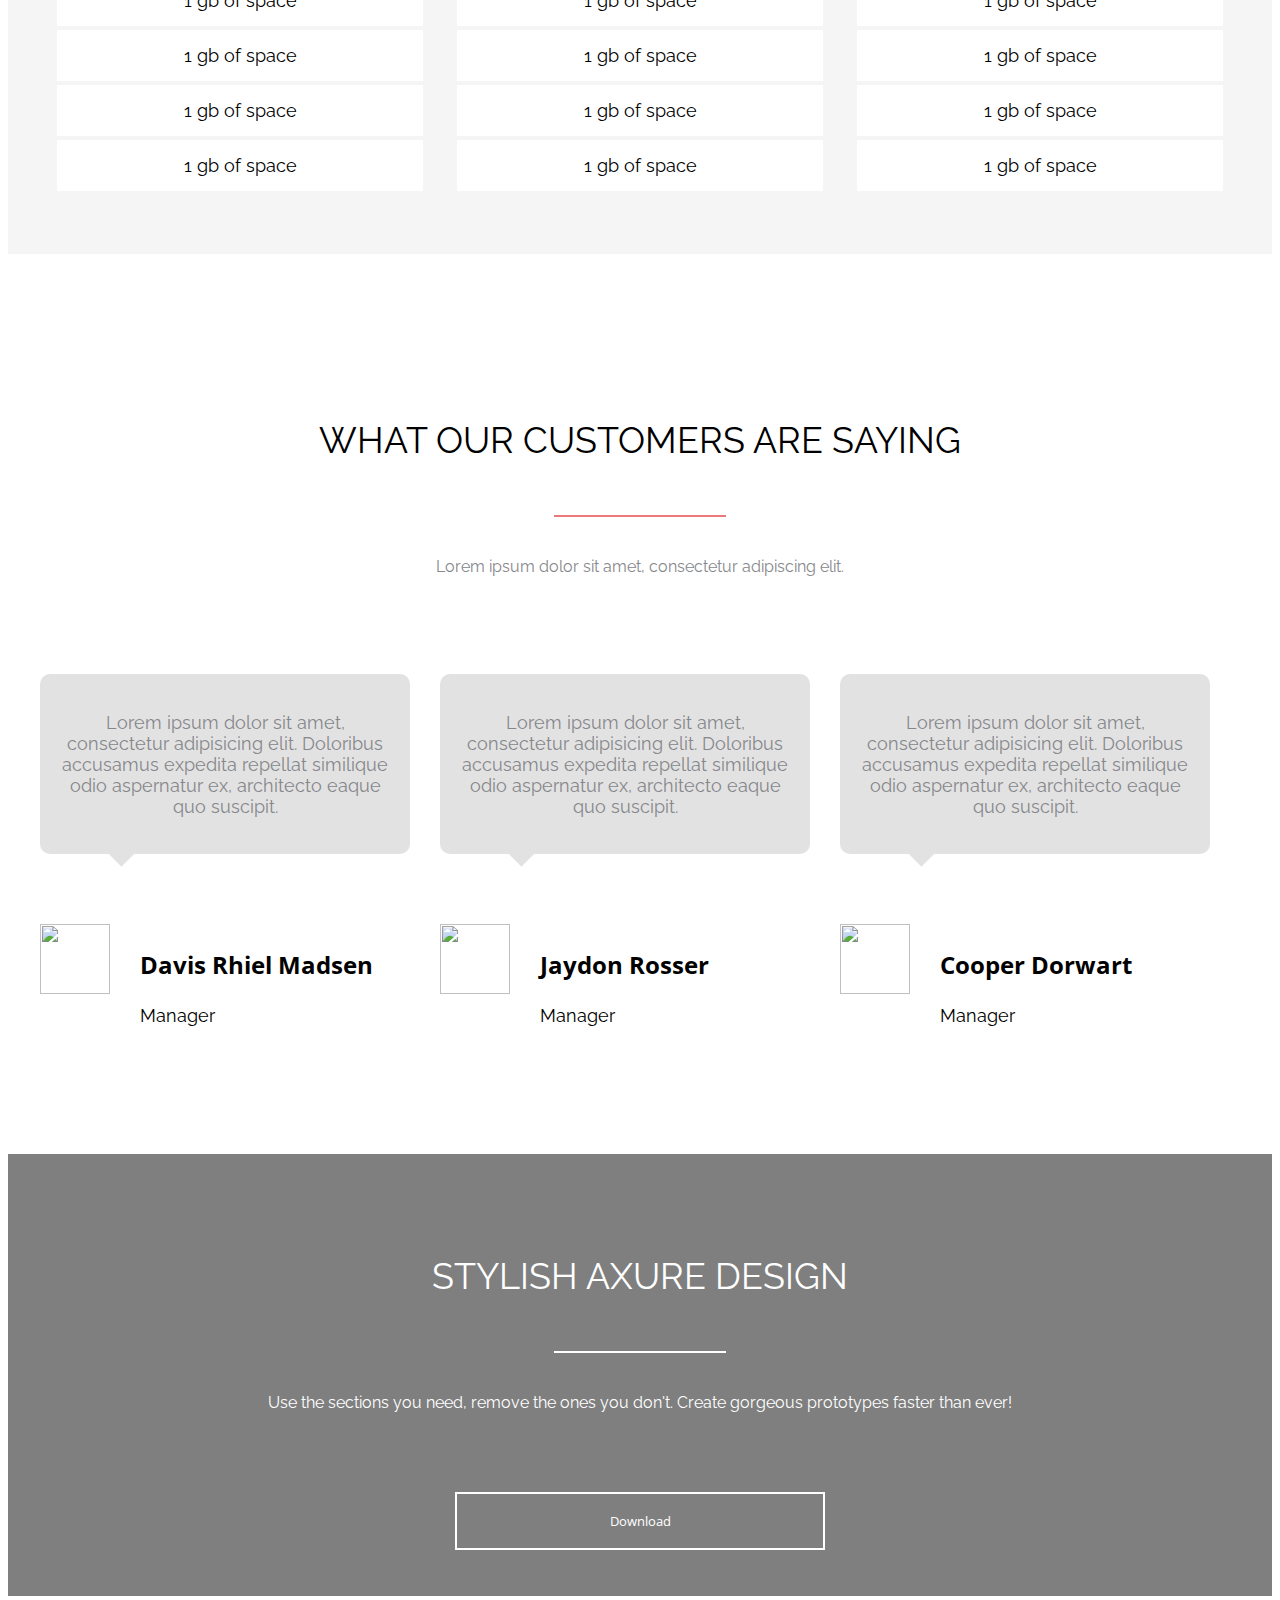
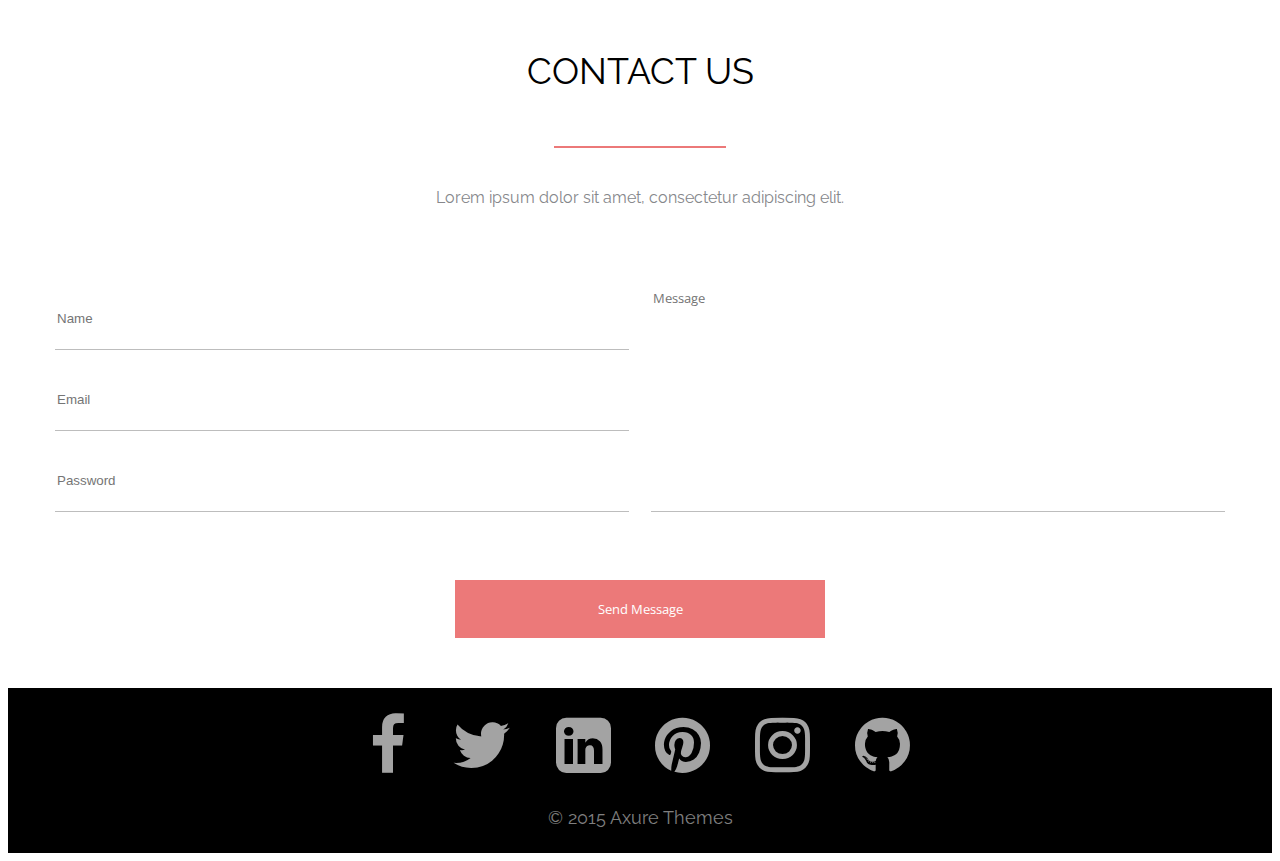
==== commit d3b53ac1: "tablet version" ====
--- a/index.html
+++ b/index.html
@@ -74,69 +74,73 @@
         </section>
         <section class="tabs">
             <a name="about"></a>
-            <div class="tabs__button-wrapper">
-                <button class="tabs__button-first"> TAB 1 </button>
-                <button class="tabs__button"> TAB 2 </button>
-                <button class="tabs__button"> TAB 3 </button>
-            </div>
-            <div class="tabs__content">
-                <div class="tabs__content-text-wrapper">
-                    <div class="content__text-title">
-                        <p>Tabs with soft transitioning effect.</p>
-                    </div>
-                    <div class="content__text-block">
-                        <p>
-                            Lorem ipsum dolor sit amet, consectetur adipiscing elit. Aenean euismod 
-                            bibendum laoreet. Proin gravida dolor sit amet lacus accumsan et viverra 
-                            justo commodo. Proin sodales pulvinar tempor. Cum sociis natoque 
-                            penatibus et magnis dis parturient montes.
-                        </p>
-                        <p>
-                            Lorem ipsum dolor sit amet, consectetur adipiscing elit. Aenean euismod 
-                            bibendum laoreet. 
-                        </p>
-                    </div>
-                    <button class="content__download-button"> Download </button>
-                </div>
-                <img class="tabs__content-image" src="/Homework_zhylko/img/The statue of liberty.png">
+            <div class="tabs__width-container">
+                <div class="tabs__button-wrapper">
+                    <button class="tabs__button-first"> TAB 1 </button>
+                    <button class="tabs__button"> TAB 2 </button>
+                    <button class="tabs__button"> TAB 3 </button>
+                </div>
+                <div class="tabs__content">
+                    <div class="tabs__content-text-wrapper">
+                        <div class="content__text-title">
+                            <p>Tabs with soft transitioning effect.</p>
+                        </div>
+                        <div class="content__text-block">
+                            <p>
+                                Lorem ipsum dolor sit amet, consectetur adipiscing elit. Aenean euismod 
+                                bibendum laoreet. Proin gravida dolor sit amet lacus accumsan et viverra 
+                                justo commodo. Proin sodales pulvinar tempor. Cum sociis natoque 
+                                penatibus et magnis dis parturient montes.
+                            </p>
+                            <p>
+                                Lorem ipsum dolor sit amet, consectetur adipiscing elit. Aenean euismod 
+                                bibendum laoreet. 
+                            </p>
+                        </div>
+                        <button class="content__download-button"> Download </button>
+                    </div>
+                    <img class="tabs__content-image" src="/Homework_zhylko/img/The statue of liberty.png">
+                </div>
             </div>
         </section>
         <section class="awesome">
             <a name="features"></a>
-            <div class="awesome__title-wrapper">
-                <h2 class="awesome__title">WHY THIS IS AWESOME</h2>
-            </div>
-            <div class="awesome__line"></div>
-            <p class="awesome__subtitle">
-                    Lorem ipsum dolor sit amet, consectetur adipiscing elit.
-            </p>
-            <div class="awesome__container">
-                <div class="awesome__block">
-                    <div class="awesome__icon-wrapper">
-                        <img class="awesome__icon" src="./img/Vector.png" alt="">
-                    </div>
-                    <h4 class="awesome__block-title">Thoughtful Design</h4>
-                    <p>
-                        Lorem ipsum dolor sit amet, consectetur adipiscing elit. Aenean euismod bibendum laoreet. Proin gravida dolor sit amet lacus accumsan et viverra.
-                    </p>
-                </div>
-                <div class="awesome__block">
-                    <div class="awesome__icon-wrapper">
-                        <img class="awesome__icon" src="./img/Vector2.png" alt="">
-                    </div>
-                    <h4 class="awesome__block-title">Thoughtful Design</h4>
-                    <p>
-                        Lorem ipsum dolor sit amet, consectetur adipiscing elit. Aenean euismod bibendum laoreet. Proin gravida dolor sit amet lacus accumsan et viverra.
-                    </p>
-                </div>
-                <div class="awesome__block">
-                    <div class="awesome__icon-wrapper">
-                        <img class="awesome__icon" src="./img/Vector3.png" alt="">
-                    </div>
-                    <h4 class="awesome__block-title">Thoughtful Design</h4>
-                    <p>
-                        Lorem ipsum dolor sit amet, consectetur adipiscing elit. Aenean euismod bibendum laoreet. Proin gravida dolor sit amet lacus accumsan et viverra.
-                    </p>
+            <div class="awesome-width-container">
+                <div class="awesome__title-wrapper">
+                    <h2 class="awesome__title">WHY THIS IS AWESOME</h2>
+                </div>
+                <div class="awesome__line"></div>
+                <p class="awesome__subtitle">
+                        Lorem ipsum dolor sit amet, consectetur adipiscing elit.
+                </p>
+                <div class="awesome__container">
+                    <div class="awesome__block">
+                        <div class="awesome__icon-wrapper">
+                            <img class="awesome__icon" src="./img/Vector.png" alt="">
+                        </div>
+                        <h4 class="awesome__block-title">Thoughtful Design</h4>
+                        <p class="awesome__block-subtitle">
+                            Lorem ipsum dolor sit amet, consectetur adipiscing elit. Aenean euismod bibendum laoreet. Proin gravida dolor sit amet lacus accumsan et viverra.
+                        </p>
+                    </div>
+                    <div class="awesome__block">
+                        <div class="awesome__icon-wrapper">
+                            <img class="awesome__icon" src="./img/Vector2.png" alt="">
+                        </div>
+                        <h4 class="awesome__block-title">Thoughtful Design</h4>
+                        <p class="awesome__block-subtitle">
+                            Lorem ipsum dolor sit amet, consectetur adipiscing elit. Aenean euismod bibendum laoreet. Proin gravida dolor sit amet lacus accumsan et viverra.
+                        </p>
+                    </div>
+                    <div class="awesome__block">
+                        <div class="awesome__icon-wrapper">
+                            <img class="awesome__icon" src="./img/Vector3.png" alt="">
+                        </div>
+                        <h4 class="awesome__block-title">Thoughtful Design</h4>
+                        <p class="awesome__block-subtitle">
+                            Lorem ipsum dolor sit amet, consectetur adipiscing elit. Aenean euismod bibendum laoreet. Proin gravida dolor sit amet lacus accumsan et viverra.
+                        </p>
+                    </div>
                 </div>
             </div>
         </section>
@@ -213,94 +217,98 @@
         </section>
         <section class="customers">
             <a name="reviews"></a>
-            <div class="customers__title-wrapper">
-                <h2 class="customers__title">WHAT OUR CUSTOMERS ARE SAYING</h2>
-            </div>
-            <div class="customers__line"></div>
-            <p class="customers__subtitle">
-                Lorem ipsum dolor sit amet, consectetur adipiscing elit.
-            </p>
-            <div class="customers__container">
-                <div class="customers__block">
-                    <div class="customers__block-title-wrapper">
-                        <p class="customers__block-title">
-                            Lorem ipsum dolor sit amet, 
-                            consectetur adipisicing elit. Doloribus 
-                            accusamus expedita repellat similique 
-                            odio aspernatur ex, architecto eaque 
-                            quo suscipit.
-                        </p>
-                    </div>
-                <div class="customers__polygon"></div>    
-                <div class="customers__icon-wrapper">  
-                    <img class="customers__icon" src="/Homework_zhylko/img/manager1.png" alt="">
-                    <div class="customers__manager">
-                        <p class="customers__manager-title">
-                            Davis Rhiel Madsen
-                        </p>
-                        <p>
-                            Manager
-                        </p>
-                    </div>
-                </div>
-                </div>
-                <div class="customers__block">
-                    <div class="customers__block-title-wrapper">
-                        <p class="customers__block-title">
-                            Lorem ipsum dolor sit amet, 
-                            consectetur adipisicing elit. Doloribus 
-                            accusamus expedita repellat similique 
-                            odio aspernatur ex, architecto eaque 
-                            quo suscipit.
-                        </p>
-                    </div>
-                    <div class="customers__polygon"></div>
-                    <div class="customers__icon-wrapper"> 
-                        <img class="customers__icon" src="/Homework_zhylko/img/manager2.png" alt="">
+            <div class="customers__width-container">
+                <div class="customers__title-wrapper">
+                    <h2 class="customers__title">WHAT OUR CUSTOMERS ARE SAYING</h2>
+                </div>
+                <div class="customers__line"></div>
+                <p class="customers__subtitle">
+                    Lorem ipsum dolor sit amet, consectetur adipiscing elit.
+                </p>
+                <div class="customers__container">
+                    <div class="customers__block">
+                        <div class="customers__block-title-wrapper">
+                            <p class="customers__block-title">
+                                Lorem ipsum dolor sit amet, 
+                                consectetur adipisicing elit. Doloribus 
+                                accusamus expedita repellat similique 
+                                odio aspernatur ex, architecto eaque 
+                                quo suscipit.
+                            </p>
+                        </div>
+                    <div class="customers__polygon"></div>    
+                    <div class="customers__icon-wrapper">  
+                        <img class="customers__icon" src="/Homework_zhylko/img/manager1.png" alt="">
                         <div class="customers__manager">
                             <p class="customers__manager-title">
-                                Jaydon Rosser
+                                Davis Rhiel Madsen
                             </p>
                             <p>
                                 Manager
                             </p>
                         </div>
-                    </div>  
-                </div>
-                <div class="customers__block">
-                    <div class="customers__block-title-wrapper">
-                        <p class="customers__block-title">
-                            Lorem ipsum dolor sit amet, 
-                            consectetur adipisicing elit. Doloribus 
-                            accusamus expedita repellat similique 
-                            odio aspernatur ex, architecto eaque 
-                            quo suscipit.
-                        </p>
-                    </div>
-                    <div class="customers__polygon"></div>
-                    <div class="customers__icon-wrapper">
-                        <img class="customers__icon" src="/Homework_zhylko/img/manager3.png" alt="">
-                        <div class="customers__manager">
-                            <p class="customers__manager-title">
-                                Cooper Dorwart
-                            </p>
-                            <p>
-                                Manager
-                            </p>
-                        </div>
-                    </div>
-                </div>
-            </div>
+                    </div>
+                    </div>
+                    <div class="customers__block">
+                        <div class="customers__block-title-wrapper">
+                            <p class="customers__block-title">
+                                Lorem ipsum dolor sit amet, 
+                                consectetur adipisicing elit. Doloribus 
+                                accusamus expedita repellat similique 
+                                odio aspernatur ex, architecto eaque 
+                                quo suscipit.
+                            </p>
+                        </div>
+                        <div class="customers__polygon"></div>
+                        <div class="customers__icon-wrapper"> 
+                            <img class="customers__icon" src="/Homework_zhylko/img/manager2.png" alt="">
+                            <div class="customers__manager">
+                                <p class="customers__manager-title">
+                                    Jaydon Rosser
+                                </p>
+                                <p>
+                                    Manager
+                                </p>
+                            </div>
+                        </div>  
+                    </div>
+                    <div class="customers__block">
+                        <div class="customers__block-title-wrapper">
+                            <p class="customers__block-title">
+                                Lorem ipsum dolor sit amet, 
+                                consectetur adipisicing elit. Doloribus 
+                                accusamus expedita repellat similique 
+                                odio aspernatur ex, architecto eaque 
+                                quo suscipit.
+                            </p>
+                        </div>
+                        <div class="customers__polygon"></div>
+                        <div class="customers__icon-wrapper">
+                            <img class="customers__icon" src="/Homework_zhylko/img/manager3.png" alt="">
+                            <div class="customers__manager">
+                                <p class="customers__manager-title">
+                                    Cooper Dorwart
+                                </p>
+                                <p>
+                                    Manager
+                                </p>
+                            </div>
+                        </div>
+                    </div>
+                </div>
+            </div>    
         </section>
         <section class="design">
-            <div class="design__title-wrapper">
-                <h2 class="design__title">STYLISH AXURE DESIGN</h2>
-            </div>
-            <div class="design__line"></div>
-            <p class="design__subtitle">
-                Use the sections you need, remove the ones you don't.  Create gorgeous prototypes faster than ever!
-            </p>
-            <button class="design__download-button">Download</button>
+            <div class="design__width-container">
+                <div class="design__title-wrapper">
+                    <h2 class="design__title">STYLISH AXURE DESIGN</h2>
+                </div>
+                <div class="design__line"></div>
+                <p class="design__subtitle">
+                    Use the sections you need, remove the ones you don't.  Create gorgeous prototypes faster than ever!
+                </p>
+                <button class="design__download-button">Download</button>
+            </div>
         </section>
         <section class="contacts">
             <a name="contact"></a>
--- a/style.css
+++ b/style.css
@@ -82,7 +82,7 @@
     color: #fff;
     border: 2px solid #fff;
     background: none;
-    width: 184px;
+    width: 230px;
     height: 40px;
     cursor: pointer;
 }
@@ -178,9 +178,17 @@
 }
 
 .tabs {
+    font-family: 'Raleway', sans-serif;
+    width: 100%;
+    margin: 0 auto;
+    margin: 0 auto;
+    display: flex;
+    align-items: center;
+    justify-content: center;
+}
+
+.tabs__width-container {
     width: 1170px;
-    margin: 0 auto;
-    font-family: 'Raleway', sans-serif;
 }
 
 .tabs__button-wrapper {
@@ -212,35 +220,32 @@
 }
 
 .tabs__content {
-    width: 1170px;
     height: 500px;
     margin: 0 auto;
     display: flex;
+    justify-content: space-between;
     border: 1px solid #C6CBCD;
     box-sizing: border-box;
 }
 
+.tabs__content-text-wrapper {
+    width: 60%;
+    display: flex;
+    flex-direction: column;
+    text-align: left;
+    align-items: flex-start;
+    justify-content: center;
+    margin-left: 100px;
+}
+
 .content__text-title {
     font-family: 'Open Sans', sans-serif;
     font-size: 30px;
-    width: 570px;
-    height: 124px;
-    margin-left: 100px;
-    text-align: left;
-    
+    margin-bottom: 50px;
 }
 
 .content__text-block {
-    width: 570px;
-    height: 210px;
-    text-align: left;
-    justify-content: center;
-    margin-left: 100px;
-} 
-
-.tabs__content-image {
-    display: flex;
-    margin-left: 30px;
+    margin-bottom: 30px;
 }
 
 .content__download-button {
@@ -250,14 +255,19 @@
     background-color: #EC7979;
     color:#ffff;
     border: none;
-    margin-left: 100px;
     cursor: pointer;
 }
 
 .awesome {
     font-family: 'Raleway', sans-serif;
+    margin: 0 auto;
+    display: flex;
+    justify-content: center;
+    align-items: center;
+}
+
+.awesome-width-container {
     width: 1170px;
-    margin: 0 auto;
 }
 
 .awesome__title {
@@ -292,7 +302,7 @@
 }
 
 .awesome__block {
-    width: 370px;
+    width: 30%;
     text-align: center;
 }
 
@@ -310,7 +320,12 @@
 
 .awesome__block-title {
     font-family: 'Open Sans', sans-serif;
+    font-size: 24px;
     margin-bottom: 47px;
+}
+
+.awesome__block-sutitle {
+    font-size: 18px;
 }
 
 .price {
@@ -357,7 +372,7 @@
 .price__container {
     display: flex;
     align-items: center;
-    justify-content: space-around;
+    justify-content: space-between;
 }
 
 .price__block {
@@ -416,9 +431,16 @@
 
 .customers {
     font-family: 'Raleway', sans-serif;
-    width: 1508px;
+    width: 100%;
     height: 900px;
     margin: 0 auto;
+    display: flex;
+    justify-content: center;
+    align-items: center;
+}
+
+.customers-width-container {
+width: 1170px;
 }
 
 .customers__title {
@@ -450,7 +472,6 @@
 .customers__container {
     display:flex;
     justify-content: space-between;
-    margin: 0 170px;
 }
 
 .customers__block {
@@ -458,6 +479,7 @@
     font-family: 'Raleway', sans-serif;
     font-size: 18px;
     text-align: center;
+    margin-right: 30px;
 }
 
 .customers__block-title-wrapper {
@@ -509,12 +531,18 @@
 
 .design {
     font-family: 'Raleway', sans-serif;
-    width: 1510px;
+    width: 100%;
     height: 442px;
     background: linear-gradient(rgba(0,0,0,0.5),rgba(0,0,0,0.5)), url(/Homework_zhylko/img/stylish.png);
     margin: 0 auto;
+    display: flex;
+    justify-content: center;
     align-items: center;
     text-align: center;
+}
+
+.design__width-container {
+    width: 1170px;
 }
 
 .design__title {
@@ -546,7 +574,7 @@
 
 .design__download-button {
     font-family: 'Open Sans', sans-serif;
-    width: 270px;
+    width: 370px;
     height: 58px;
     color: #ffff;
     border: 2px solid #FFFFFF;
@@ -631,7 +659,7 @@
 
 .contacts__button {
     font-family: 'Open Sans', sans-serif;
-    width: 270px;
+    width: 370px;
     height: 58px;
     color: #ffff;
     border: 2px solid #EC7979;
@@ -668,4 +696,288 @@
     font-weight: 400;
     font-size: 18px;
     color: rgba(255, 255, 255, 0.5);
+}
+
+@media screen and (min-width: 768px) and (max-width: 1200px){
+    .header__wrapper {
+        justify-content: space-evenly;
+    }
+
+    .header__wrapper {
+        width: 100%;
+    }
+
+    .modern {
+        height: 768px;
+    }
+    
+    .modern__axit {
+        width: 100%;
+    }
+
+    .modern__axit-content {
+        margin-right: 0px;
+        margin-left: 115px;
+    }
+
+    .modern__logo {
+        margin-bottom: 0px;
+    }
+    
+    .modern__title {
+        font-size: 36px;
+        margin: 0px;
+    }
+
+    .modern__subtitle {
+        font-size: 14px;
+    }
+
+    .modern__line {
+        width: 115px;
+    }
+    
+    .modern__button {
+        width: 180px;
+    }
+
+    .modern__axit-form-block {
+        width: 398px;
+        height: 450px;
+    }
+
+     #axit__password {
+        margin-bottom: 7px;
+    }
+
+    .links {
+        margin-bottom: 50px;
+    }
+
+    .tabs__width-container {
+        width: 100%;
+    }
+
+    .tabs__content {
+        height: 386px;
+    }
+
+    .tabs__button-wrapper {
+    }
+
+    .content__text-title {
+        font-size: 24px;
+        margin-bottom: 20px;
+    }
+
+    .content__text-block {
+        font-size: 14px;
+    }
+
+    .content__download-button {
+        width: 230px;
+    }
+
+    .awesome-width-container {
+        width: 100%;
+    }
+
+    .awesome__title {
+        font-size: 24px;
+    }
+
+    .awesome__title-wrapper {
+        height: 120px;
+    }
+
+    .awesome__subtitle {
+        font-size: 14px;
+        margin-bottom: 65px;
+    }
+
+    .awesome__line {
+        width: 142px;
+        margin-bottom: 32px;
+    }
+
+    .awesome__icon-wrapper {
+        width: 80px;
+        height: 80px;
+    }
+
+    .awesome__block-title {
+        font-size: 18px;
+    }
+
+    .awesome__block-subtitle {
+        font-size: 14px;
+    }
+
+    .price {
+        height: 770px;
+    }
+
+    .price__width-container {
+        width: 100%;
+    }
+    
+    .price__title {
+        font-size: 24px;
+    }
+
+    .price__title-wrapper {
+        height: 120px;
+    }
+
+    .price__subtitle {
+        font-size: 14px;
+        margin-bottom: 50px;
+    }
+
+    .price__line {
+        width: 142px;
+        margin-bottom: 32px;
+    }
+
+    .customers {
+        height: 770px;
+    }
+
+    .customers__block {
+        width: 30%;
+        margin: 0px;
+    }
+    
+    .customers__title {
+        font-size: 24px;
+    }
+
+    .customers__title-wrapper {
+        width: auto;
+        height: 120px;
+    }
+
+    .customers__manager {
+        width: auto;
+    }
+
+    .customers__subtitle {
+        font-size: 14px;
+        margin-bottom: 32px;
+    }
+
+    .customers__line {
+        width: 142px;
+        margin-bottom: 32px;
+    }
+
+    .customers__polygon {
+        width: 25px;
+        height: 20px;
+        left: 50px;
+        margin-bottom: 55px;
+    }
+
+    .customers__width-container {
+        width: 100%;
+        display: flex;
+        flex-direction: column;
+        align-items: center;
+        justify-content: center;
+    }
+
+    .customers__block-title {
+        font-weight: 400;
+        font-size: 14px;
+    }
+
+    .customers__block-title-wrapper {
+        width: auto;
+        display: flex;
+        justify-content: center;
+        align-items: center;
+    }
+
+    .customers__icon {
+        width: 63px;
+        height: 63px;
+    }
+
+    .customers__manager-title {
+        font-weight: 700;
+        font-size: 18px;
+    }
+
+    .customers__manager {
+        font-weight: 400;
+        font-size: 14px;
+    }
+
+    .design {
+        height: 358px;
+    }
+
+    .design__width-container {
+        width: 100%;
+    }
+
+    .design__title {
+        font-size: 24px;
+    }
+
+    .design__title-wrapper {
+        height: 120px;
+    }
+
+    .design__subtitle {
+        font-size: 14px;
+        margin-bottom: 32px;
+    }
+
+    .design__line {
+        width: 142px;
+        margin-bottom: 32px;
+    }
+
+    .design__download-button {
+        width: 318px;
+    }
+
+    .contacts__width-container {
+        width: 100%;
+    }
+
+    .contacts__form {
+        width: 100%;
+    }
+
+    .contacts__title {
+        font-size: 24px;
+    }
+
+    .contacts__title-wrapper {
+        height: 120px;
+    }
+
+    .contacts__subtitle {
+        font-size: 14px;
+        margin-bottom: 72px;
+    }
+
+    .contacts__line {
+        width: 142px;
+        margin-bottom: 32px;
+    }
+
+    .contacts__button {
+        width: 318px;
+    }
+
+    .footer__copyright {
+        font-size: 14px;
+    }
+
+    #icon {
+        font-size: 50px;
+    }
 }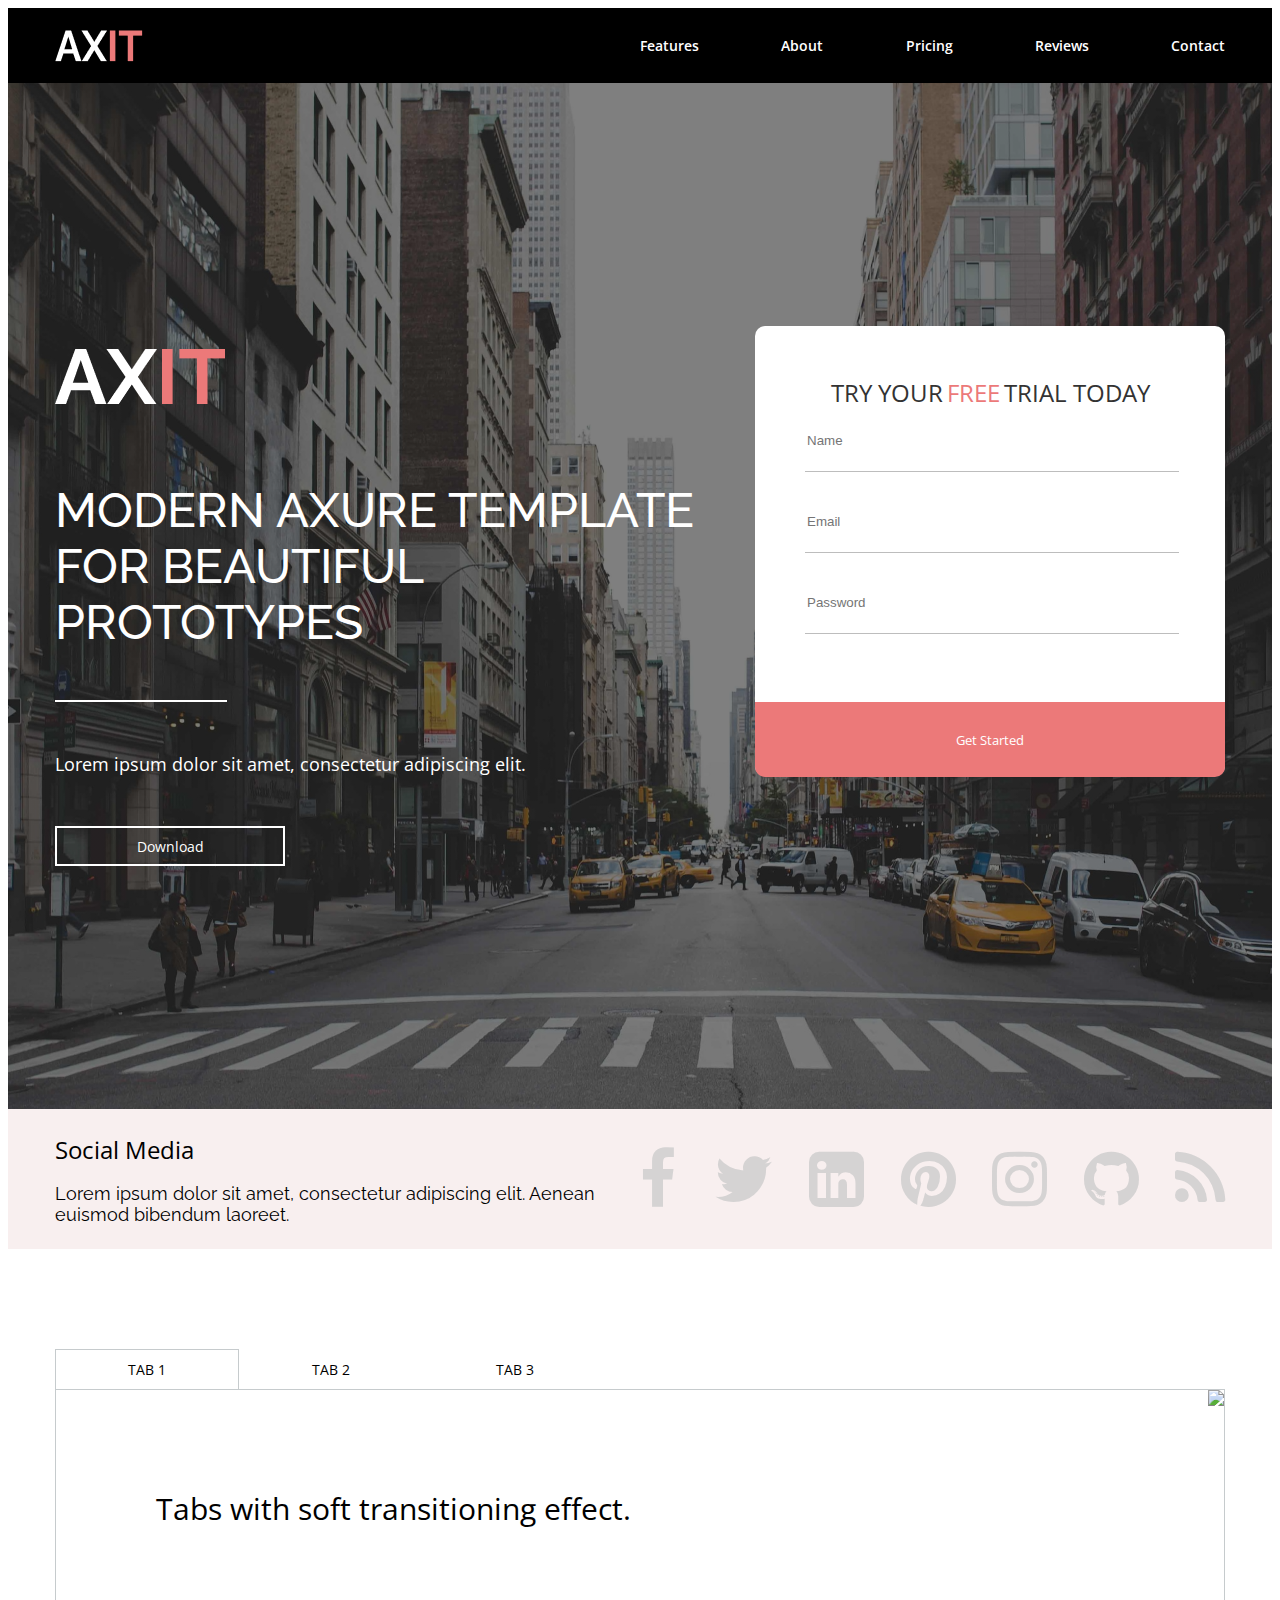
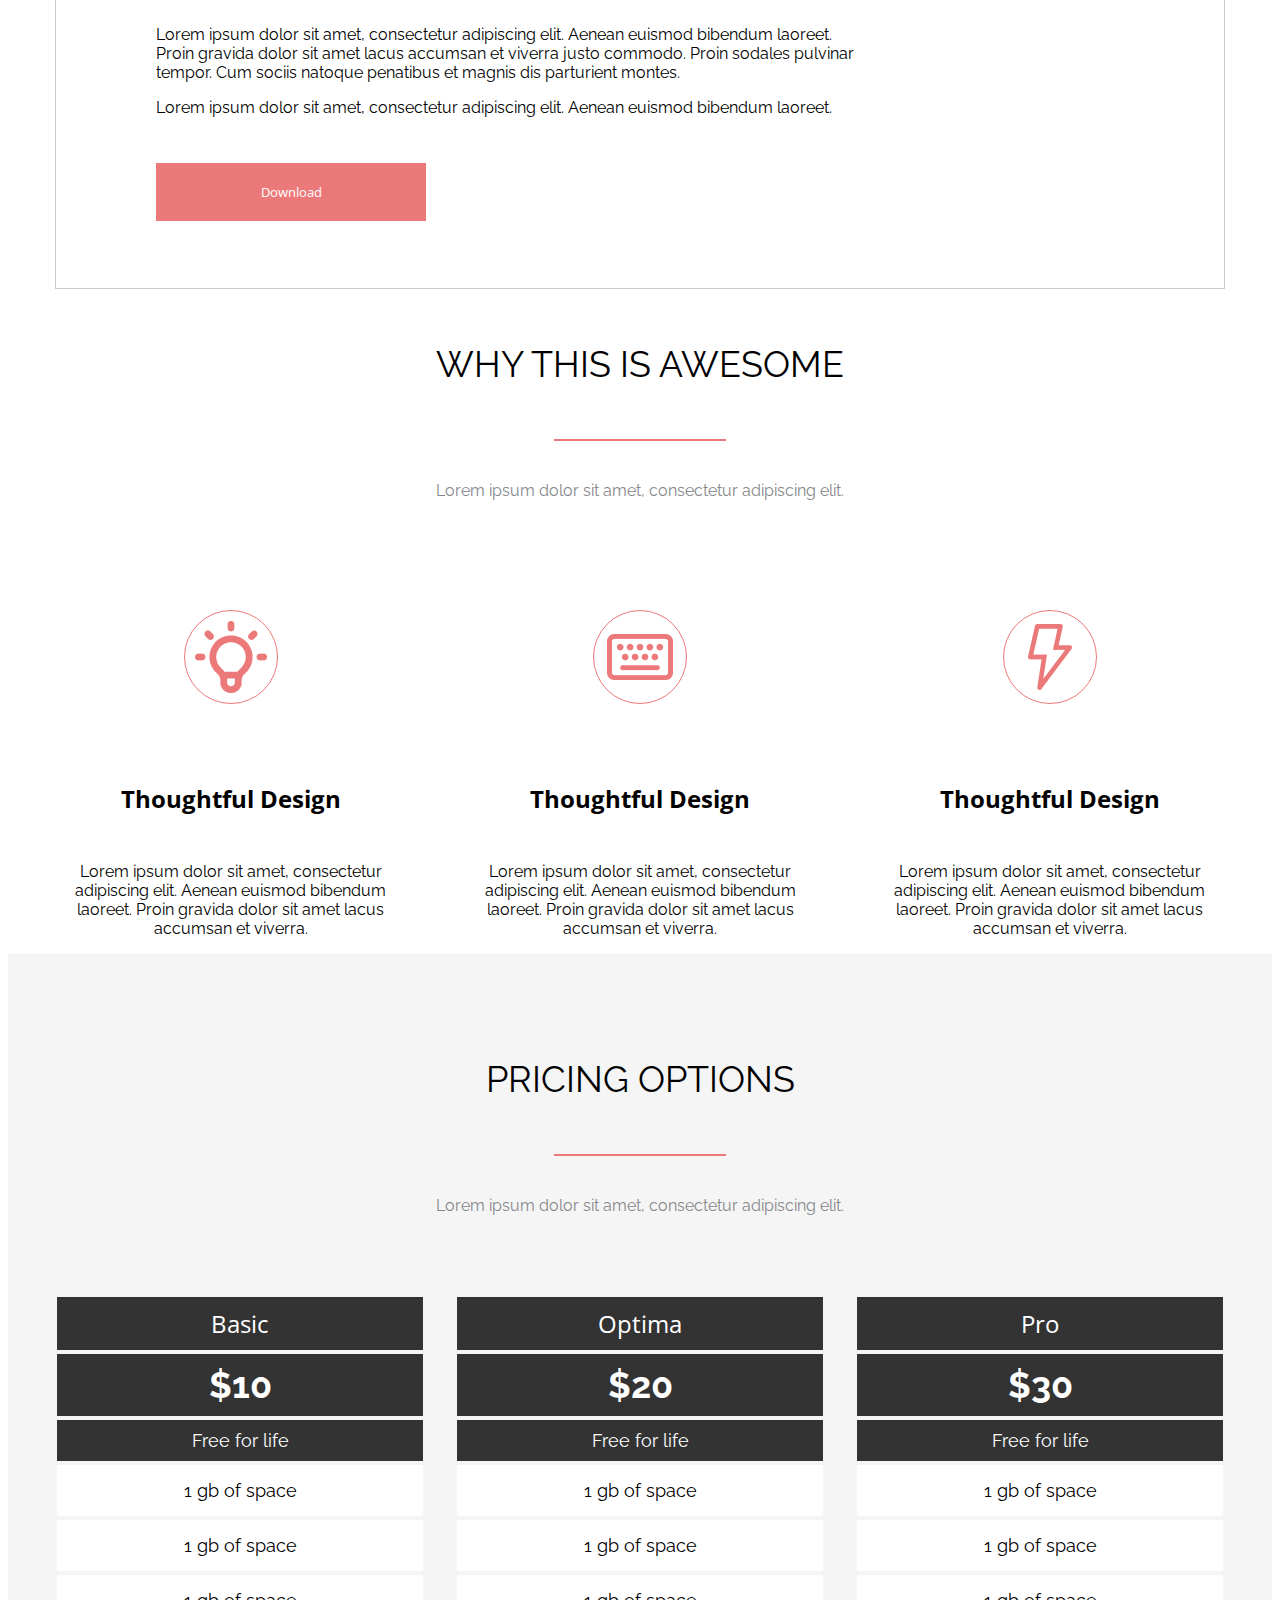
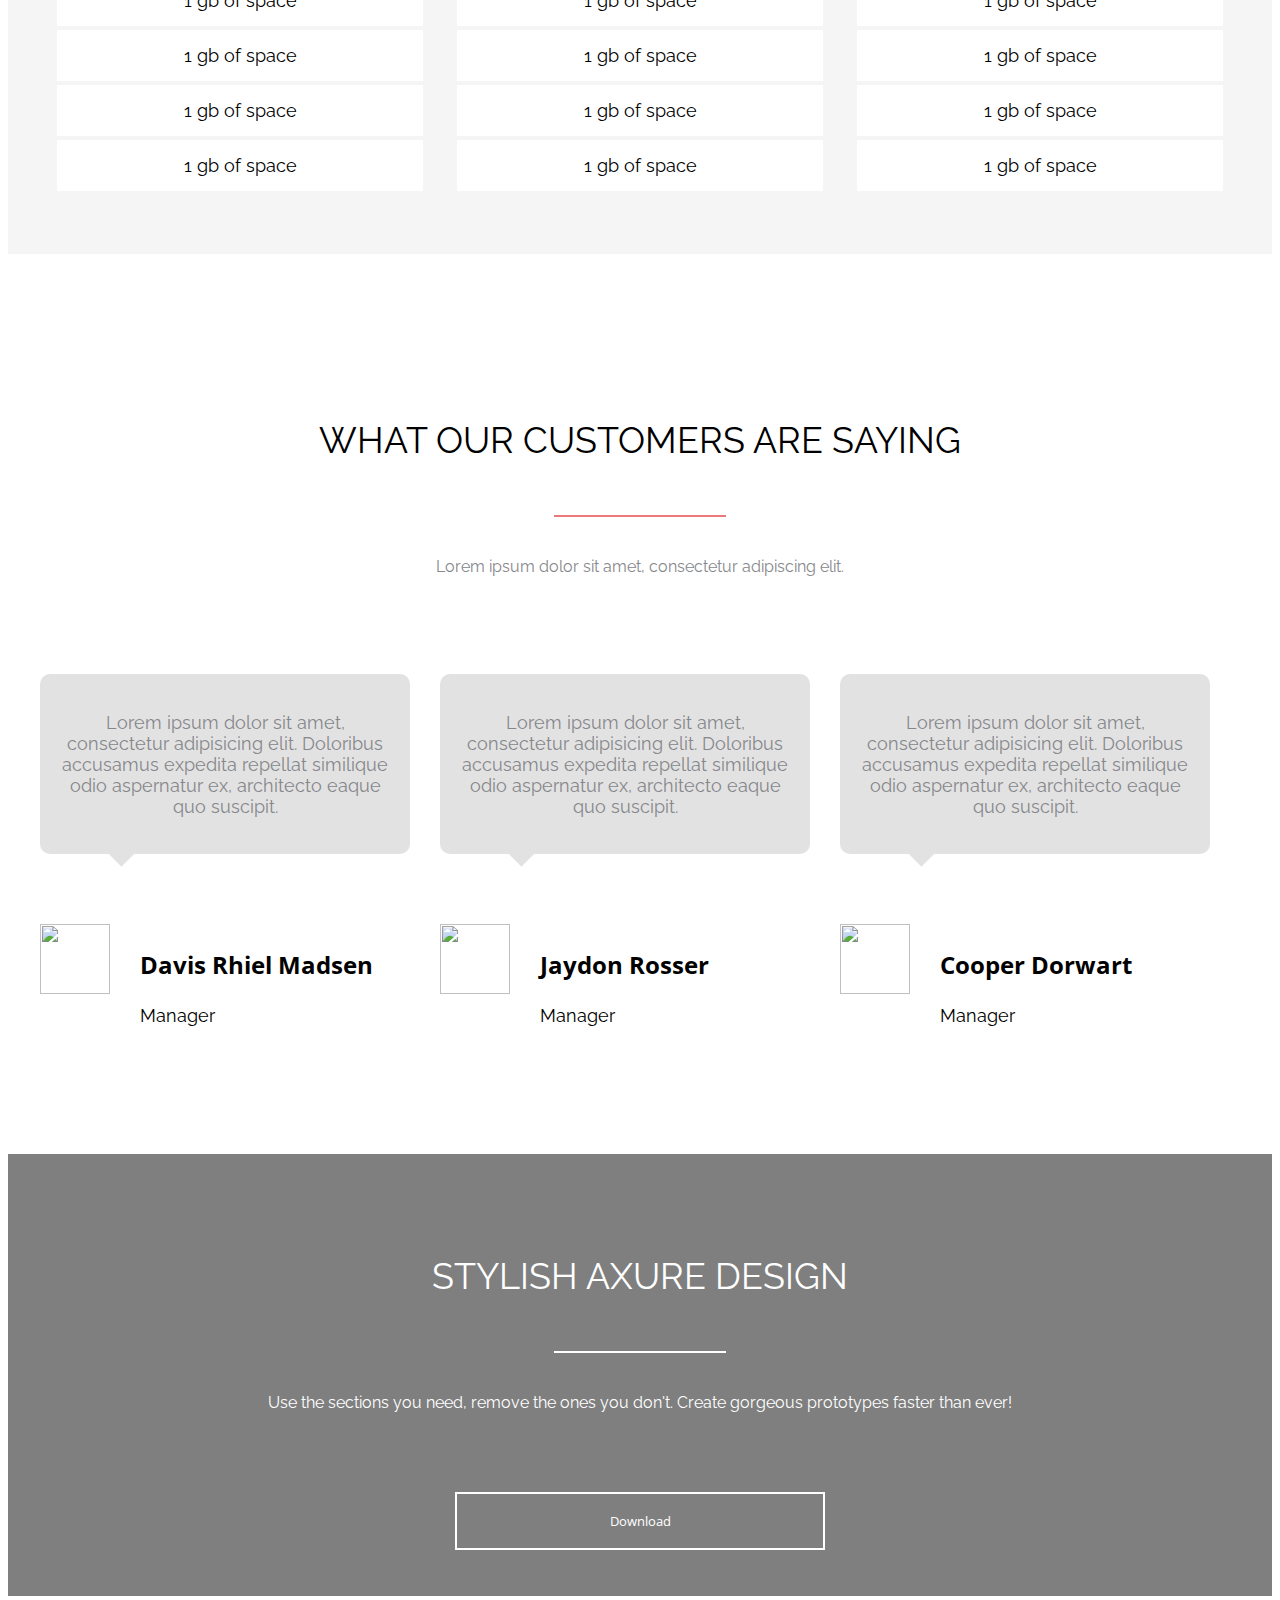
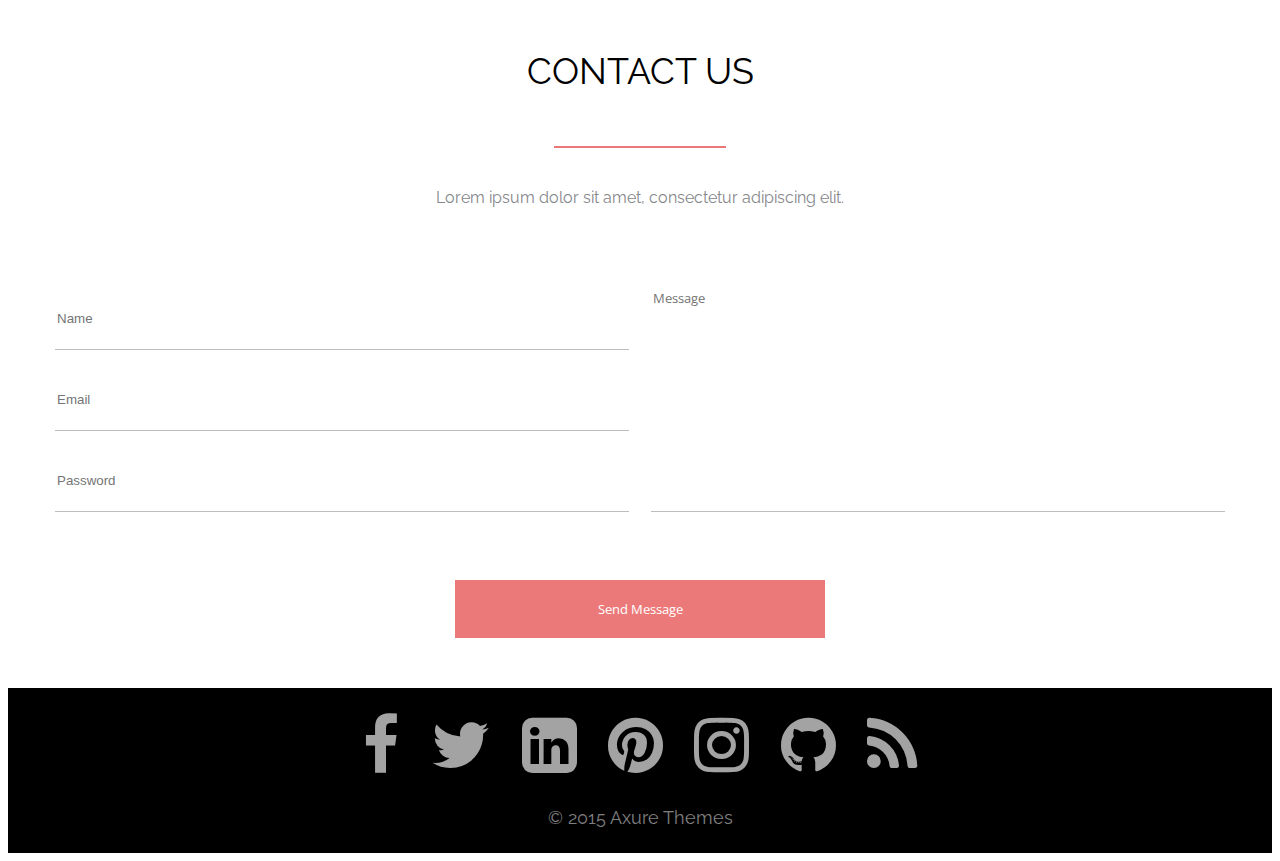
==== commit 2d642408: "Mobile version" ====
--- a/index.html
+++ b/index.html
@@ -3,6 +3,7 @@
     <head>
         <meta charset="utf-8">
         <title>FE79</title>
+        <meta name="viewport" content="width=device-width, initial-scale=1.0">
         <link href="style.css" rel="stylesheet">
         <link rel="stylesheet" href="./font-awesome-4.7.0/css/font-awesome.min.css">
     </head>
@@ -19,6 +20,9 @@
                     <a class="header__link" href="#reviews">Reviews</a>
                     <a class="header__link" href="#contact">Contact</a>
                 </div> 
+                <div class="header__bar-wrapper">
+                    <i class="fa fa-bars fa-2x" aria-hidden="true" id="bar"></i>
+                </div>
             </div>
         </header>
         <section class="modern">
@@ -68,7 +72,8 @@
                     <i class="fa fa-linkedin-square fa-4x" id="icon" aria-hidden="true"></i>
                     <i class="fa fa-pinterest fa-4x" id="icon" aria-hidden="true"></i>
                     <i class="fa fa-instagram fa-4x" id="icon" aria-hidden="true"></i>
-                    <i class="fa fa-github fa-3x fa-4x" id="icon" aria-hidden="true"></i>
+                    <i class="fa fa-github fa-4x" id="icon" aria-hidden="true"></i>
+                    <i class="fa fa-rss fa-4x" id="icon" aria-hidden="true"></i>
                 </div>
             </div>
         </section>
@@ -296,6 +301,11 @@
                         </div>
                     </div>
                 </div>
+                <div class="customers__slider">
+                    <div class="customers__slider-dots"></div>
+                    <div class="customers__slider-dots"></div>
+                    <div class="customers__slider-dots"></div>
+                </div>
             </div>    
         </section>
         <section class="design">
@@ -342,6 +352,7 @@
                     <i class="fa fa-pinterest fa-4x" id="icon" aria-hidden="true"></i>
                     <i class="fa fa-instagram fa-4x" id="icon" aria-hidden="true"></i>
                     <i class="fa fa-github fa-3x fa-4x" id="icon" aria-hidden="true"></i>
+                    <i class="fa fa-rss fa-4x" id="icon" aria-hidden="true"></i>
                 </div>
                 <div class="footer__copyright">
                     © 2015 Axure Themes
--- a/style.css
+++ b/style.css
@@ -31,6 +31,11 @@
     font-weight: 600;
     text-decoration: none;
 }
+
+.header__bar-wrapper {
+    display: none;
+}
+
 .modern {
     width: 100%;
     height: 1026px;
@@ -529,6 +534,10 @@
     margin-right: 30px;
 }
 
+.customers__slider {
+    display: none;
+}
+
 .design {
     font-family: 'Raleway', sans-serif;
     width: 100%;
@@ -698,7 +707,7 @@
     color: rgba(255, 255, 255, 0.5);
 }
 
-@media screen and (min-width: 768px) and (max-width: 1200px){
+@media screen and (min-width: 786px) and (max-width: 1200px) {
     .header__wrapper {
         justify-content: space-evenly;
     }
@@ -760,9 +769,6 @@
 
     .tabs__content {
         height: 386px;
-    }
-
-    .tabs__button-wrapper {
     }
 
     .content__text-title {
@@ -980,4 +986,463 @@
     #icon {
         font-size: 50px;
     }
+}
+
+@media screen and (min-width: 320px) and (max-width: 785px) {
+    .header__wrapper {
+        width: 100%;
+        justify-content: space-around;
+        align-items: center;
+    }
+
+    .header__link-wrapper {
+        display: none;
+    }
+
+    .header__bar-wrapper {
+        display: contents;
+        justify-content: center;
+        align-items: center;
+    }
+
+    #bar {
+        display: inline;
+        color: #fff;
+    }
+
+    .modern {
+        height: 1005px;
+        background: linear-gradient(rgba(0,0,0,0.5),rgba(0,0,0,0.5)), url(./img/image2.png);
+    }
+
+    .modern__axit {
+        width: 100%;
+        flex-direction: column;
+        justify-content: center;
+        align-items: center;
+    }
+
+    .modern__axit-content {
+        display: flex;
+        flex-direction: column;
+        justify-content: center;
+        align-items: center;
+        margin: auto;
+    }
+
+    .modern__title-wrapper {
+        height: auto;
+        text-align: center;
+        margin-bottom: 45px;
+    }
+
+    .modern__title {
+        margin: 0px;
+        font-size: 36px;
+    }
+
+    .modern__subtitle {
+        font-weight: 400;
+        font-size: 14px;
+        text-align: center;
+        margin-top: 0px;
+    }
+
+    .modern__line {
+        width: 134px;
+    }
+
+    .modern__logo {
+        display: none;
+    }
+
+    .modern__axit-form-block {
+        width: 288px;
+        height: 381px;
+    }
+
+    .modern__button {
+        width: 288px;
+        margin-bottom: 56px;
+        font-size: 18px;
+    }
+
+    .modern__axit-form-wrapper {
+        padding: 27px;
+    }
+
+    .modern__trial {
+        font-size: 14px;
+    }
+
+    .modern__trial-free {
+        font-size: 14px;
+    }
+
+    .modern__get-started {
+        height: 70px;
+        font-size: 15px;
+    }
+
+    .links {
+        height: 240px;
+    }
+
+    .links__block {
+        width: 100%;
+        flex-direction: column;
+        padding: 16px;
+    }
+
+    .links__block-text {
+        width: 100%;
+        text-align: center;
+        margin-bottom: 35px;
+    }
+
+    .links__block-title {
+        font-size: 18px;
+    }
+
+    .links__block-subtitle {
+        font-size: 14px;
+    }
+
+    .links__block-icons {
+        width: 100%;
+    }
+
+    #icon {
+        font-size: 30px;
+    }
+
+    .tabs__width-container {
+        width: 100%;
+    }
+
+    .tabs__content-image {
+        display: none;
+    }
+
+    .tabs__content {
+        height: 430px;
+        justify-content: center;
+        align-items: center;
+    }
+
+    .tabs__content-text-wrapper {
+        margin: 0px;
+        text-align: center;
+        justify-content: center;
+        align-items: center;
+    }
+
+    .content__text-title {
+        font-size: 18px;
+        margin-bottom: 25px;
+    }
+
+    .content__text-block {
+        font-size: 13px;
+        margin-bottom: 0px;
+    }
+
+    .content__download-button {
+        width: 240px;
+        height: 50px;
+        font-size: 18px;
+    }
+
+    .awesome-width-container {
+        width: 100%;
+    }
+
+    .awesome__title {
+       font-size: 18px;
+    }
+
+    .awesome__title-wrapper {
+        height: 120px;
+    }
+
+    .awesome__line {
+        width: 135px;
+    }
+
+    .awesome__subtitle {
+        font-size: 13px;
+        margin-bottom: 80px;
+    }
+
+    .awesome__container {
+        flex-direction: column;
+    }
+
+    .awesome__block {
+        width: 100%;
+    }
+
+    .awesome__block-title {
+        font-size: 18px;
+    }
+
+    .awesome__block-subtitle {
+        font-size: 14px;
+        margin-bottom: 40px;
+    }
+
+    .awesome__icon-wrapper {
+        width: 80px;
+        height: 80px;
+        margin-bottom: 65px;
+    }
+
+    .price {
+        height: 1480px;
+    }
+
+    .price__width-container {
+        width: 100%;
+    }
+
+    .price__container {
+        flex-direction: column;
+    }
+
+    .price__title {
+        font-size: 24px;
+    }
+
+    .price__subtitle {
+        font-size: 14px;
+        margin-bottom: 25px;
+    }
+
+    .price__line {
+        width: 135px;
+    }
+
+    .price__block {
+        width: 80%;
+        height: 400px;
+    }
+
+    .price__block-title {
+        font-size: 18px;
+        padding: 5px;
+    }
+
+    .price__block-cost {
+        font-size: 24px;
+        padding: 20px;
+    }
+
+    .price__block-free {
+        font-size: 14px;
+        padding: 5px;
+    }
+
+    .price__block-space {
+        font-size: 14px;
+        padding: 10px;
+        color: #86878B;
+    }
+
+    .customers {
+        height: 650px;
+    }
+
+    .customers__width-container {
+        width: 100%;
+    }
+
+    .customers__title-wrapper {
+        text-align: center;
+    }
+
+    .customers__title {
+        font-size: 24px;
+    }
+
+    .customers__subtitle {
+        font-size: 14px;
+        margin-bottom: 25px;
+    }
+
+    .customers__line {
+        width: 135px;
+        margin-bottom: 25px;
+    }
+
+    .customers__container {
+        justify-content: center;
+        align-items: center;
+    }
+
+    .customers__block {
+        width: 100%;
+        margin: 0px;
+        display: flex;
+        flex-direction: column;
+        align-items: center;
+        justify-content: center;
+    }
+
+    .customers__block-title-wrapper {
+        width: 80%;
+        margin: 0 auto;
+        display: flex;
+        align-items: center;
+        justify-content: center;
+        text-align: center;
+    }
+
+    .customers__polygon {
+        width: 20px;
+        height: 20px;
+        margin-bottom: 40px;
+        margin-top: -15px;
+        left: -70px
+    }
+
+    .customers__block-title {
+        font-size: 14px;
+        padding: 0px;
+    }
+
+    .customers__block:first-child {
+        display: none;
+    }
+
+    .customers__block:last-child {
+        display: none;
+    }
+
+    .customers__icon-wrapper {
+        width: 80%;
+        display: flex;
+        justify-content: space-around;
+    }
+
+    .customers__icon {
+        width: 57px;
+        height: 57px;
+        margin: 0px;
+    }
+
+    .customers__manager {
+        width: 70%;
+        font-size: 13px;
+        margin-bottom: 30px;
+    }
+
+    .customers__manager-title {
+        font-size: 14px;
+    }
+
+    .customers__slider {
+        display: contents;
+        width: 100%;
+        display: flex;
+        justify-content: space-evenly;
+        align-items: center;
+    }
+
+    .customers__slider-dots {
+        width: 10px;
+        height: 10px;
+        border: 1px solid #86878B;
+        border-radius: 100%;
+    }
+
+    .customers__slider-dots:nth-child(2) {
+        background-color: #86878B;
+    }
+
+    .design {
+        height: 360px;
+        background-image: linear-gradient(rgba(0,0,0,0.5),rgba(0,0,0,0.5)), url(/Homework_zhylko/img/stylish2.png);
+        background-repeat: no-repeat;
+        background-size: cover;
+    }
+
+    .design__width-container {
+        width: 100%;
+    }
+
+    .design__title {
+        font-size: 24px;
+    }
+
+    .design__title-wrapper {
+        height: 120px;
+    }
+
+    .design__line {
+        width: 135px;
+        margin-bottom: 15px;
+    }
+
+    .design__subtitle {
+        font-size: 14px;
+        margin-bottom: 65px;
+    }
+
+    .design__download-button {
+        width: 280px;
+        height: 50px;
+        font-size: 18px;
+    }
+
+    .contacts__width-container {
+        width: 100%;
+    }
+
+    .contacts__title {
+        font-size: 24px;
+    }
+
+    .customers__line {
+        width: 135px;
+        margin-bottom: 24px;
+    }
+
+    .contacts__subtitle {
+        font-size: 14px;
+        margin-bottom: 65px;
+    }
+
+    .contacts__form {
+        flex-direction: column;
+        width: 100%;
+        justify-content: center;
+        align-items: center;
+    }
+
+    .contacts__form-email-wrapper {
+        width: 80%;
+    }
+
+    #message {
+        width: 80%;
+        height: 200px;
+    }
+
+    .contacts__button {
+        width: 80%;
+        font-size: 18px;
+    }
+
+    .contacts__width-container {
+        width: 100%;
+    }
+
+    .footer__icons {
+        width: 100%;
+    }
+
+    .footer__copyright {
+        font-size: 14px;
+    }
+    
 }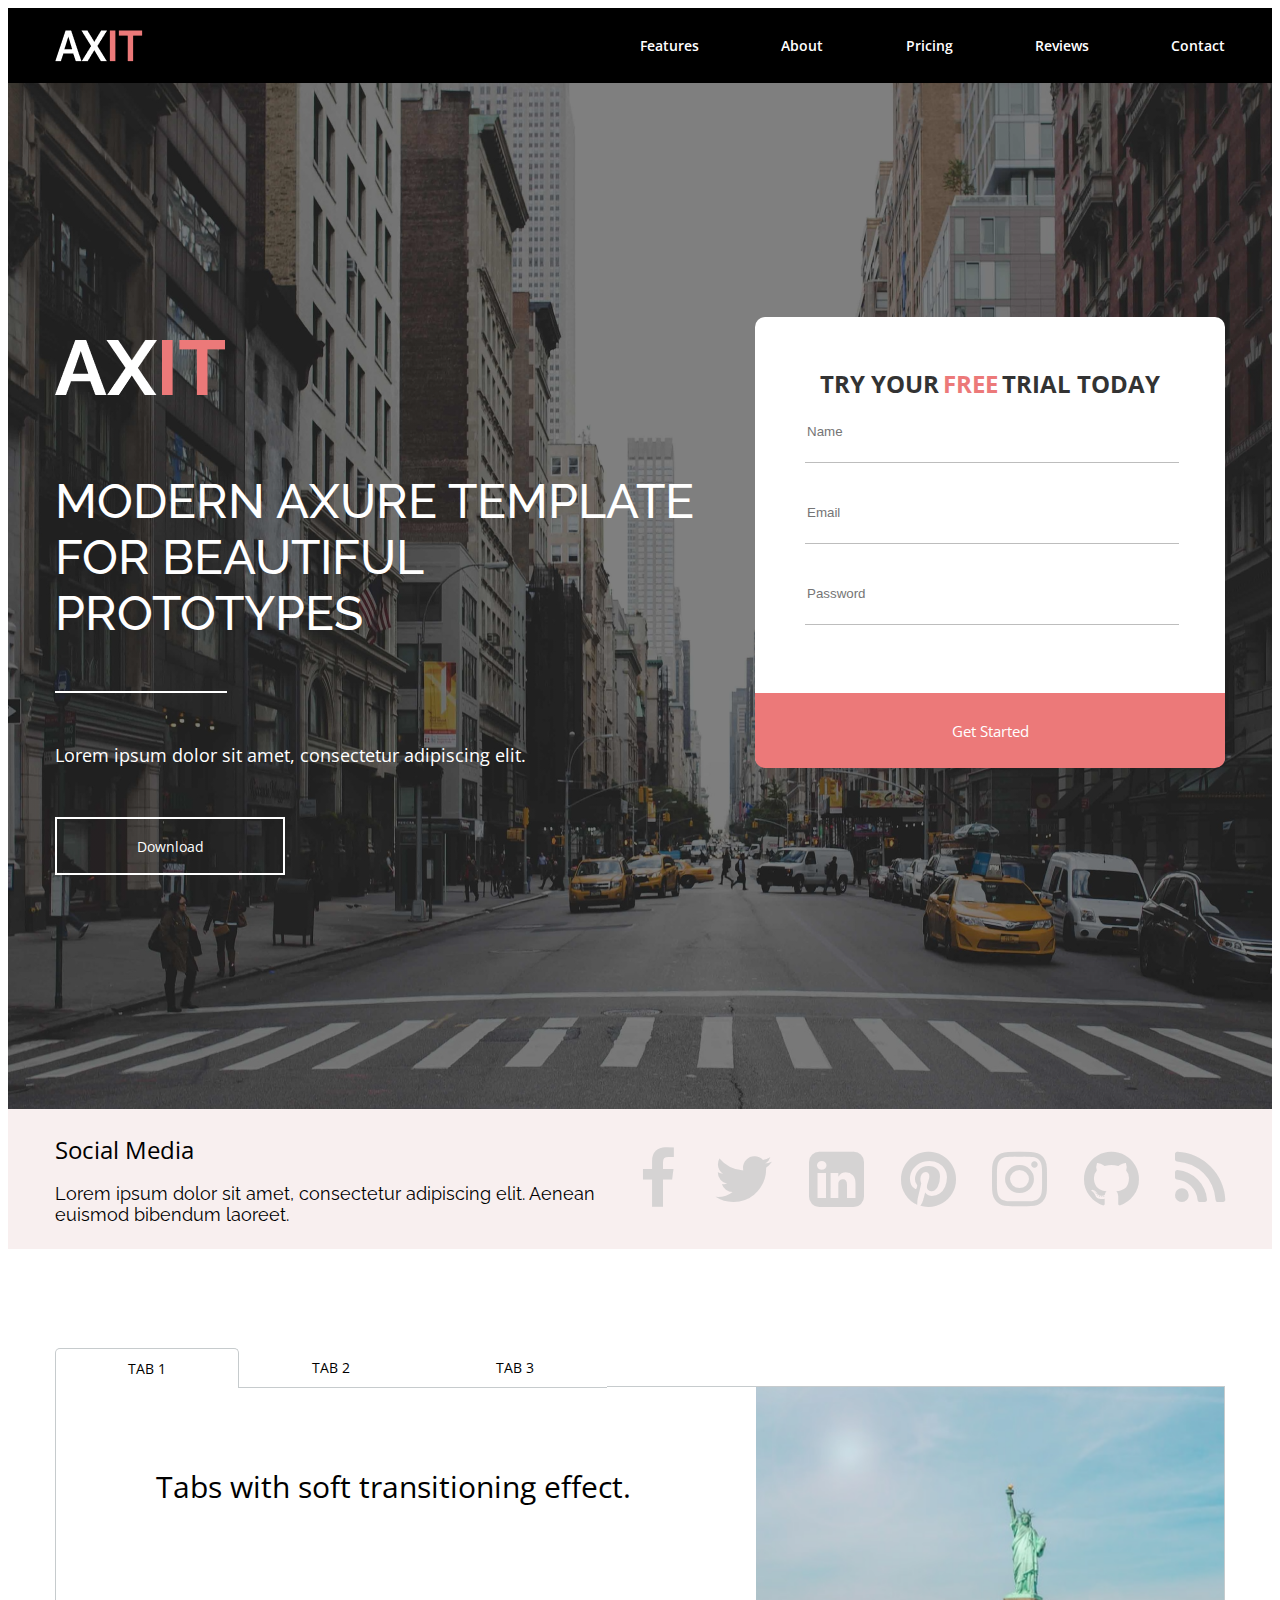
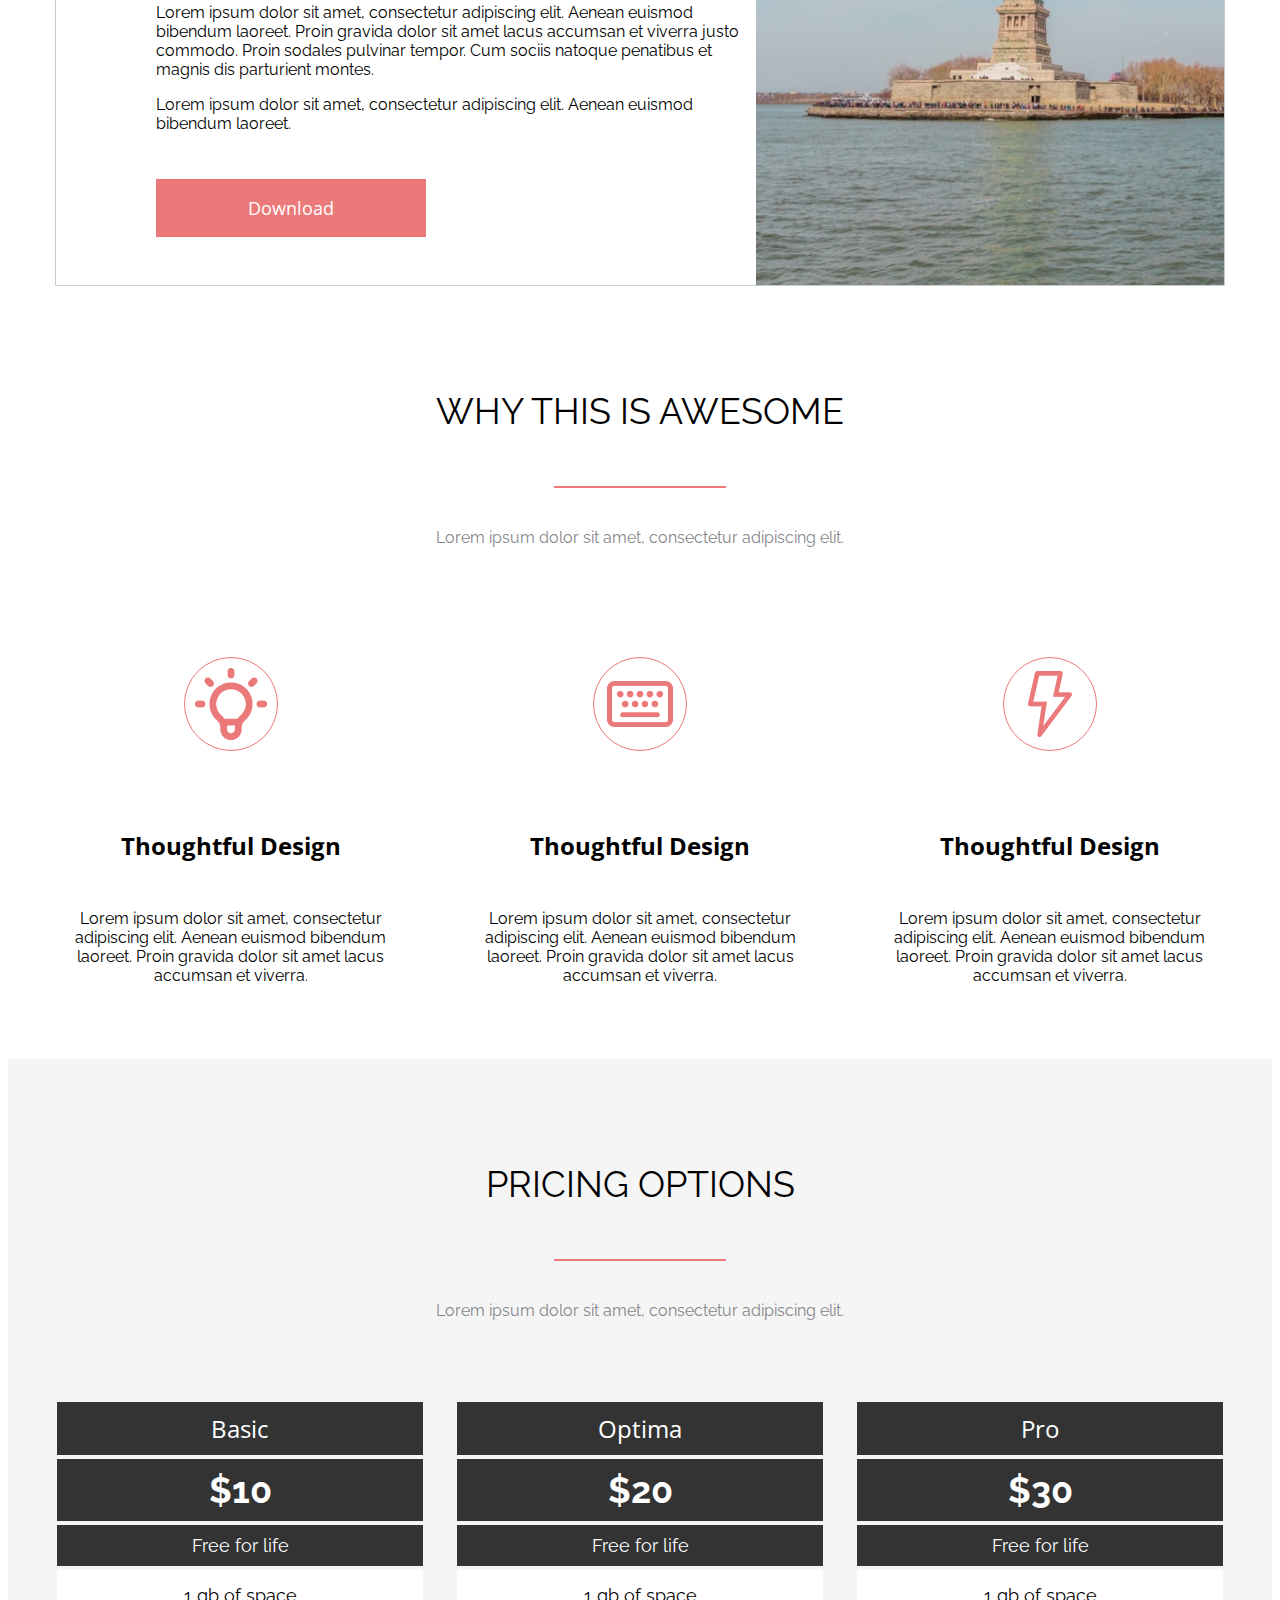
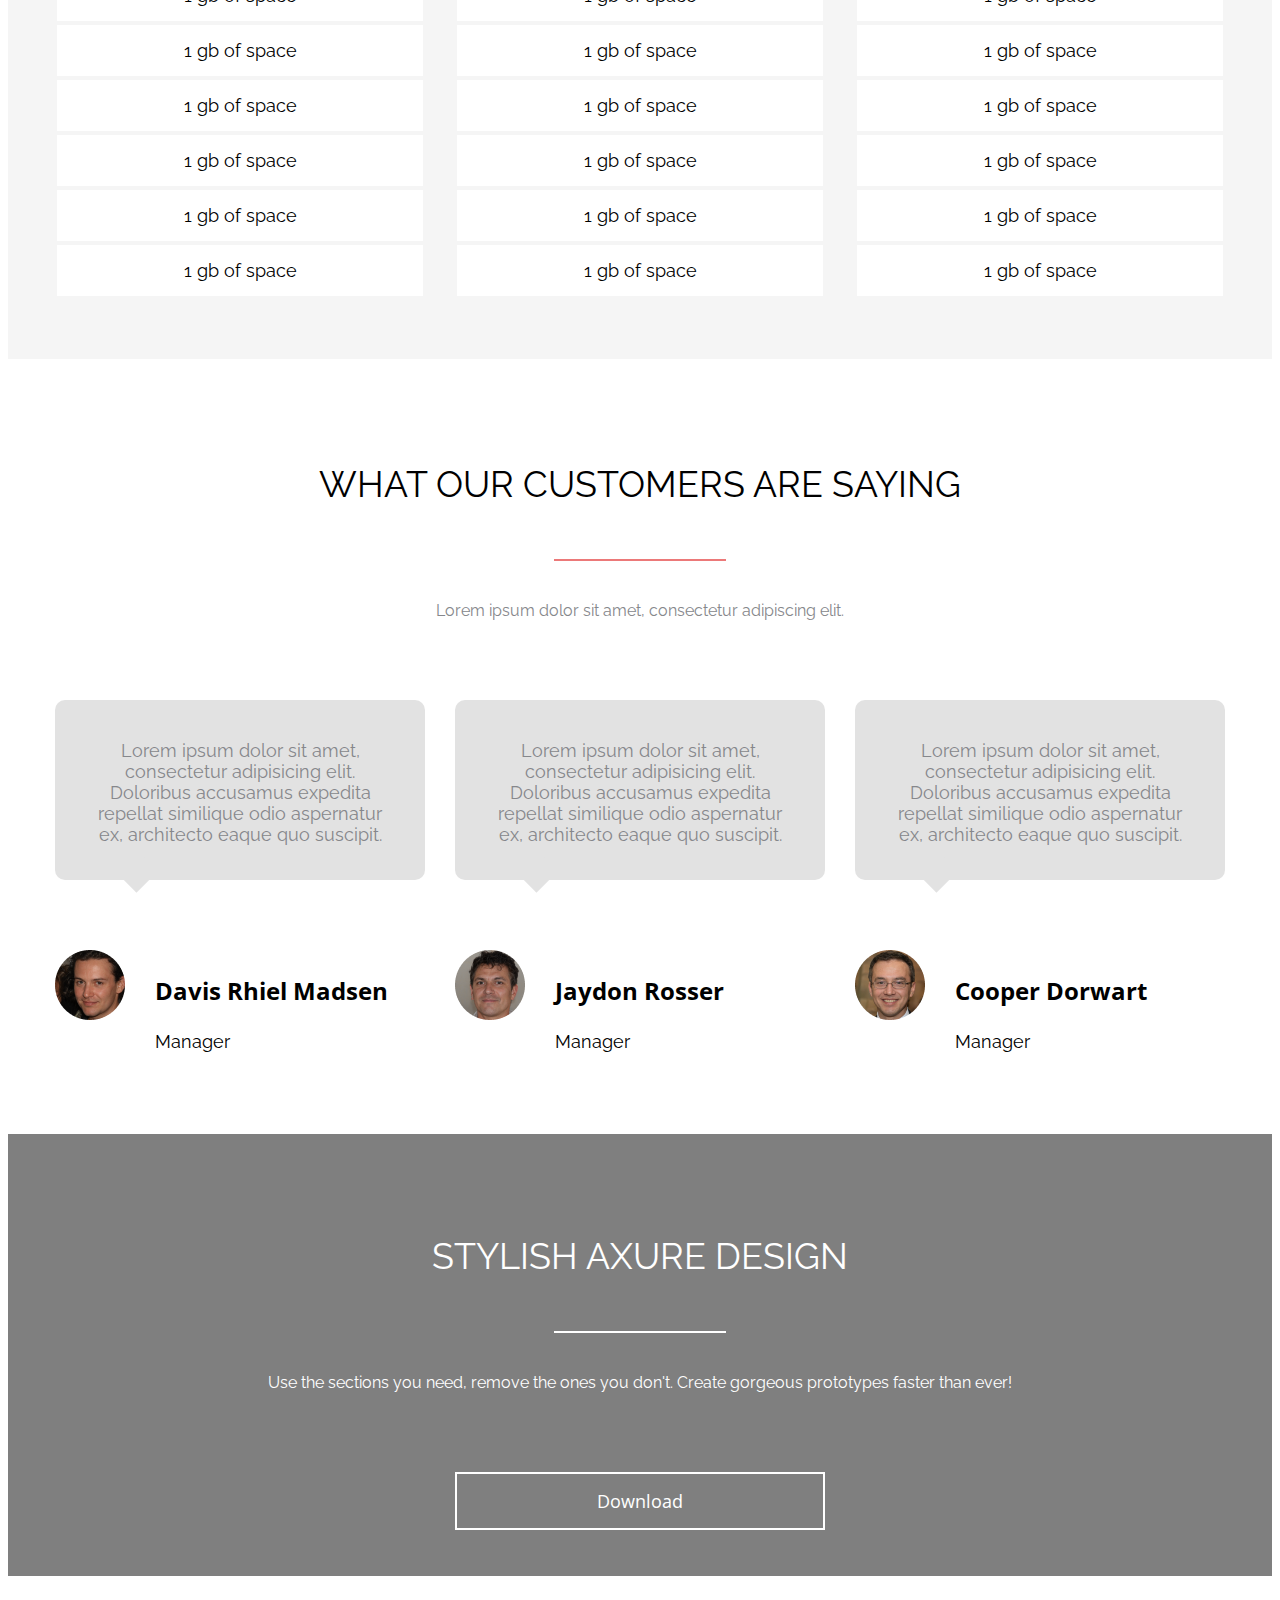
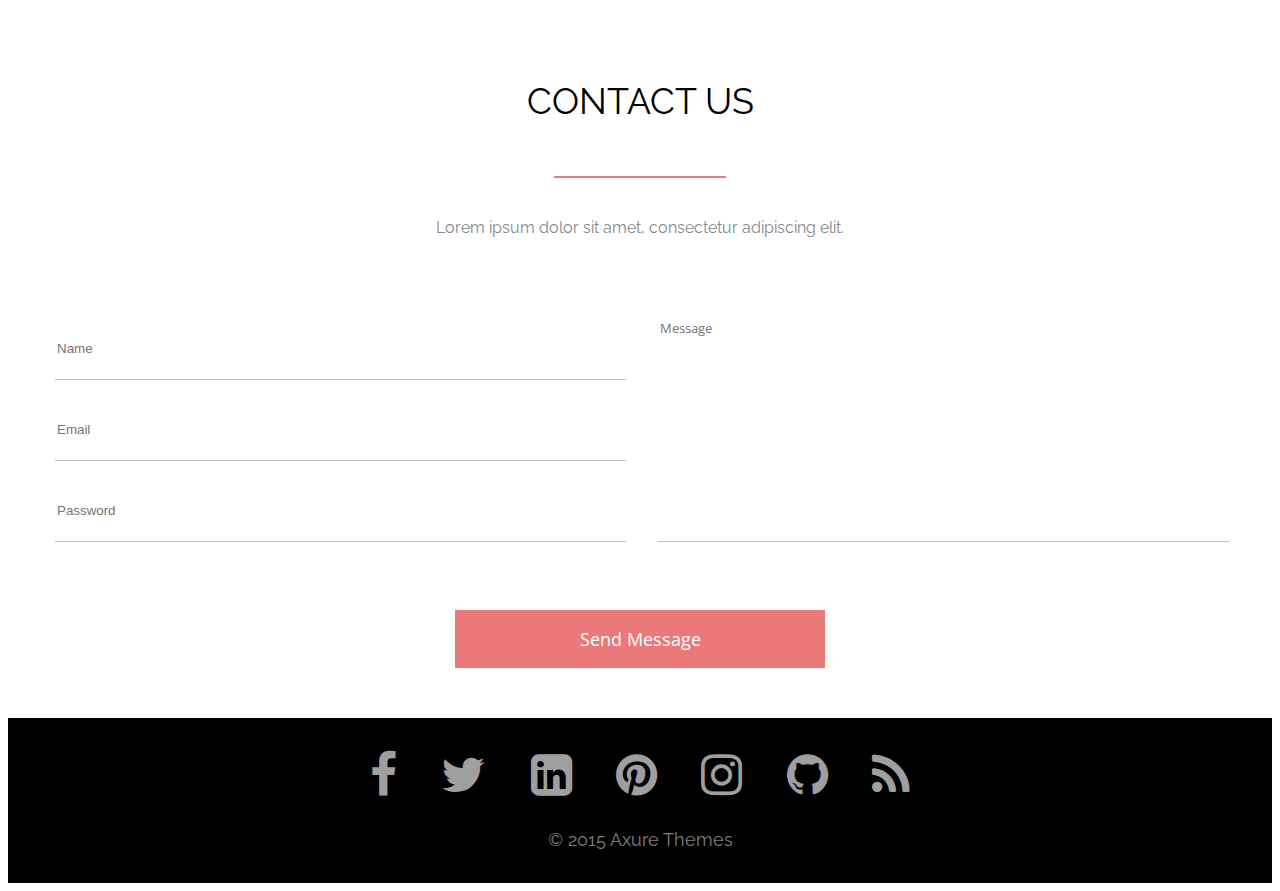
==== commit db6be23f: "improvements" ====
--- a/index.html
+++ b/index.html
@@ -10,9 +10,7 @@
     <body>
         <header class="header">
             <div class="header__wrapper">
-                <div class="header__axit">
-                    <img class="header__axit-logo" src="./img/axit.png">
-                </div>
+                <img class="header__axit-logo" src="./img/axit.png">
                 <div class="header__link-wrapper">   
                     <a class="header__link" href="#features">Features</a>
                     <a class="header__link" href="#about">About</a>
@@ -40,7 +38,7 @@
                     </p>
                     <button class="modern__button">Download</button>
                 </div>
-                <div class="modern__axit-form">
+                <form action="" class="modern__axit-form">
                     <div class="modern__axit-form-block">
                         <div class="modern__axit-form-wrapper">
                             <span class="modern__trial">Try your</span>
@@ -52,7 +50,7 @@
                         </div>
                         <button class="modern__get-started">Get Started</button>
                     </div>
-                </div>
+                </form>
             </div>
         </section>
         <section class="links">
@@ -104,7 +102,7 @@
                         </div>
                         <button class="content__download-button"> Download </button>
                     </div>
-                    <img class="tabs__content-image" src="/Homework_zhylko/img/The statue of liberty.png">
+                    <img class="tabs__content-image" src="./img/The statue of liberty.png" alt=".">
                 </div>
             </div>
         </section>
@@ -232,64 +230,58 @@
                 </p>
                 <div class="customers__container">
                     <div class="customers__block">
-                        <div class="customers__block-title-wrapper">
-                            <p class="customers__block-title">
-                                Lorem ipsum dolor sit amet, 
-                                consectetur adipisicing elit. Doloribus 
-                                accusamus expedita repellat similique 
-                                odio aspernatur ex, architecto eaque 
-                                quo suscipit.
-                            </p>
-                        </div>
-                    <div class="customers__polygon"></div>    
-                    <div class="customers__icon-wrapper">  
-                        <img class="customers__icon" src="/Homework_zhylko/img/manager1.png" alt="">
-                        <div class="customers__manager">
-                            <p class="customers__manager-title">
-                                Davis Rhiel Madsen
-                            </p>
-                            <p>
-                                Manager
-                            </p>
-                        </div>
-                    </div>
-                    </div>
-                    <div class="customers__block">
-                        <div class="customers__block-title-wrapper">
-                            <p class="customers__block-title">
-                                Lorem ipsum dolor sit amet, 
-                                consectetur adipisicing elit. Doloribus 
-                                accusamus expedita repellat similique 
-                                odio aspernatur ex, architecto eaque 
-                                quo suscipit.
-                            </p>
-                        </div>
-                        <div class="customers__polygon"></div>
-                        <div class="customers__icon-wrapper"> 
-                            <img class="customers__icon" src="/Homework_zhylko/img/manager2.png" alt="">
+                        <p class="customers__block-title">
+                            Lorem ipsum dolor sit amet, 
+                            consectetur adipisicing elit. Doloribus 
+                            accusamus expedita repellat similique 
+                            odio aspernatur ex, architecto eaque 
+                            quo suscipit.
+                        </p>
+                        <div class="customers__polygon"></div>    
+                        <div class="customers__icon-wrapper">  
+                            <img class="customers__icon" src="./img/manager1.png" alt="">
                             <div class="customers__manager">
                                 <p class="customers__manager-title">
-                                    Jaydon Rosser
+                                    Davis Rhiel Madsen
                                 </p>
                                 <p>
                                     Manager
                                 </p>
                             </div>
-                        </div>  
+                    </div>
                     </div>
                     <div class="customers__block">
-                        <div class="customers__block-title-wrapper">
-                            <p class="customers__block-title">
-                                Lorem ipsum dolor sit amet, 
-                                consectetur adipisicing elit. Doloribus 
-                                accusamus expedita repellat similique 
-                                odio aspernatur ex, architecto eaque 
-                                quo suscipit.
+                        <p class="customers__block-title">
+                            Lorem ipsum dolor sit amet, 
+                            consectetur adipisicing elit. Doloribus 
+                            accusamus expedita repellat similique 
+                            odio aspernatur ex, architecto eaque 
+                            quo suscipit.
                             </p>
-                        </div>
+                            <div class="customers__polygon"></div>
+                            <div class="customers__icon-wrapper"> 
+                                <img class="customers__icon" src="./img/manager2.png" alt="">
+                                <div class="customers__manager">
+                                    <p class="customers__manager-title">
+                                        Jaydon Rosser
+                                    </p>
+                                    <p>
+                                        Manager
+                                    </p>
+                                </div>
+                            </div>  
+                    </div>
+                    <div class="customers__block">
+                        <p class="customers__block-title">
+                            Lorem ipsum dolor sit amet, 
+                            consectetur adipisicing elit. Doloribus 
+                            accusamus expedita repellat similique 
+                            odio aspernatur ex, architecto eaque 
+                            quo suscipit.
+                        </p>
                         <div class="customers__polygon"></div>
                         <div class="customers__icon-wrapper">
-                            <img class="customers__icon" src="/Homework_zhylko/img/manager3.png" alt="">
+                            <img class="customers__icon" src="./img/manager3.png" alt="">
                             <div class="customers__manager">
                                 <p class="customers__manager-title">
                                     Cooper Dorwart
@@ -330,29 +322,31 @@
                 <p class="contacts__subtitle">
                     Lorem ipsum dolor sit amet, consectetur adipiscing elit.
                 </p>
-                <div class="contacts__form-wrapper">
-                    <div class="contacts__form">
+                <form action="" class="contacts__form">
+                    <div class="contacts__form-wrapper">
                         <div class="contacts__form-email-wrapper"> 
                             <input type="text" id="name" placeholder="Name">
                             <input type="email" id="email" placeholder="Email">
                             <input type="password" id="password" placeholder="Password">
                         </div>
-                        <textarea class="contacts__form-message" id="message" placeholder="Message"></textarea>
-                    </div>
-                    <button class="contacts__button">Send Message</button>
-                </div>
+                        <div class="contacts__form-message-wrapper">
+                            <textarea type="textarea" class="contacts__form-message" id="message" placeholder="Message"></textarea>
+                        </div>
+                    </div>
+                    <button type="button" class="contacts__button">Send Message</button>
+                </form>
             </div>
         </section>
         <footer class="footer">
             <div class="footer__width-container">
                 <div class="footer__icons">
-                    <i class="fa fa-facebook fa-4x" id="icon" aria-hidden="true"></i>
-                    <i class="fa fa-twitter fa-4x" id="icon" aria-hidden="true"></i>
-                    <i class="fa fa-linkedin-square fa-4x" id="icon" aria-hidden="true"></i>
-                    <i class="fa fa-pinterest fa-4x" id="icon" aria-hidden="true"></i>
-                    <i class="fa fa-instagram fa-4x" id="icon" aria-hidden="true"></i>
-                    <i class="fa fa-github fa-3x fa-4x" id="icon" aria-hidden="true"></i>
-                    <i class="fa fa-rss fa-4x" id="icon" aria-hidden="true"></i>
+                    <i class="fa fa-facebook fa-3x" id="footer__icon" aria-hidden="true"></i>
+                    <i class="fa fa-twitter fa-3x" id="footer__icon" aria-hidden="true"></i>
+                    <i class="fa fa-linkedin-square fa-3x" id="footer__icon" aria-hidden="true"></i>
+                    <i class="fa fa-pinterest fa-3x" id="footer__icon" aria-hidden="true"></i>
+                    <i class="fa fa-instagram fa-3x" id="footer__icon" aria-hidden="true"></i>
+                    <i class="fa fa-github fa-3x" id="footer__icon" aria-hidden="true"></i>
+                    <i class="fa fa-rss fa-3x" id="footer__icon" aria-hidden="true"></i>
                 </div>
                 <div class="footer__copyright">
                     © 2015 Axure Themes
--- a/style.css
+++ b/style.css
@@ -88,7 +88,7 @@
     border: 2px solid #fff;
     background: none;
     width: 230px;
-    height: 40px;
+    height: 58px;
     cursor: pointer;
 }
 .modern__axit-form {
@@ -109,6 +109,7 @@
     width: 100%;
     font-family: 'Open Sans', sans-serif;
     font-size: 24px;
+    font-weight: 700;
     color: #333333;
     text-transform: uppercase;
     margin-bottom: 50px;
@@ -117,6 +118,7 @@
     width: 100%;
     font-family: 'Open Sans', sans-serif;
     font-size: 24px;
+    font-weight: 700;
     color: #EC7979;
     text-transform: uppercase;
     margin-bottom: 50px;
@@ -133,6 +135,7 @@
     width: 100%;
     height: 75px;
     font-family: 'Open sans', 'sans serif';
+    font-size: 15px;
     color: #fff;
     border: none;
     border-bottom-left-radius: 10px;
@@ -144,7 +147,6 @@
     width: 100%;
     height: 140px;
     margin: auto;
-    margin-bottom: 100px;
     font-family: 'Raleway', sans-serif;
     background: #F8EFEF;
     display: flex;
@@ -186,7 +188,7 @@
     font-family: 'Raleway', sans-serif;
     width: 100%;
     margin: 0 auto;
-    margin: 0 auto;
+    padding: 99px 0px 50px;
     display: flex;
     align-items: center;
     justify-content: center;
@@ -198,8 +200,8 @@
 
 .tabs__button-wrapper {
     display: flex;
-    justify-content: space-between;
     justify-content: left;
+    margin-bottom: -2px;
 }
 
 .tabs__button-first {
@@ -208,20 +210,25 @@
     font-size: 14px;
     background-color: #ffff;
     border: 1px solid #C6CBCD;
-    border-bottom: none;
     width: 184px;
     height: 40px;
     cursor: pointer;
+    border-bottom: none;
+    border-top-left-radius: 5px;
+    border-top-right-radius: 5px;
 }
 
 .tabs__button {
     font-family: 'Open Sans', sans-serif;
     font-weight: normal;
     font-size: 14px;
+    border-bottom: 1px solid #C6CBCD;
     background-color: #ffff;
-    border: none;
     width: 184px;
     height: 40px;
+    border-top: none;
+    border-left: none;
+    border-right: none;
 }
 
 .tabs__content {
@@ -255,6 +262,7 @@
 
 .content__download-button {
     font-family: 'Open Sans', sans-serif;
+    font-size: 18px;
     width: 270px;
     height: 58px;
     background-color: #EC7979;
@@ -266,6 +274,7 @@
 .awesome {
     font-family: 'Raleway', sans-serif;
     margin: 0 auto;
+    padding-bottom: 58px;
     display: flex;
     justify-content: center;
     align-items: center;
@@ -437,15 +446,14 @@
 .customers {
     font-family: 'Raleway', sans-serif;
     width: 100%;
-    height: 900px;
     margin: 0 auto;
     display: flex;
     justify-content: center;
-    align-items: center;
-}
-
-.customers-width-container {
-width: 1170px;
+    padding: 50px 0px 64px;
+}
+
+.customers__width-container {
+    width: 1170px;
 }
 
 .customers__title {
@@ -484,16 +492,6 @@
     font-family: 'Raleway', sans-serif;
     font-size: 18px;
     text-align: center;
-    margin-right: 30px;
-}
-
-.customers__block-title-wrapper {
-    width: 370px;
-    height: 180px;
-    background: #E2E2E2;
-    border-radius: 10px;
-    justify-content: center;
-    margin-bottom: -15px;
 }
 
 .customers__icon-wrapper {
@@ -512,9 +510,15 @@
 }
 
 .customers__block-title {
-    padding: 38px 20px;
+    width: 310px;
+    height: 100px;
+    background: #E2E2E2;
+    border-radius: 10px;
+    margin-bottom: -15px;
     color: #86878B;
     font-weight: normal;
+    margin-top: 0px;
+    padding: 40px 30px;
 }
 
 .customers__manager-title {
@@ -583,6 +587,7 @@
 
 .design__download-button {
     font-family: 'Open Sans', sans-serif;
+    font-size: 18px;
     width: 370px;
     height: 58px;
     color: #ffff;
@@ -598,6 +603,7 @@
     display: flex;
     justify-content: center;
     align-items: center;
+    padding: 50px 0px 50px;
 }
 
 .contacts__width-container {
@@ -630,6 +636,13 @@
 }
 
 .contacts__form {
+    display: flex;
+    flex-direction: column;
+    align-items: center;
+    text-align: center;
+}
+
+.contacts__form-wrapper {
     font-family: 'Open sans', sans-serif;
     font-weight: 100;
     color: #BDBDBD;
@@ -639,13 +652,12 @@
     margin-bottom: 50px;
 }
 
-.contacts__form-wrapper {
-    align-items: center;
-    text-align: center;
-}
-
 .contacts__form-email-wrapper {
-    width: 570px;
+    width: 567px;
+}
+
+.contacts__form-message-wrapper {
+    width: 567px;
 }
 
 #name, #email, #password {
@@ -659,7 +671,7 @@
 
 #message {
     font-family: 'Open sans', sans-serif;
-    width: 570px;
+    width: 100%;
     height: 220px;
     border: none;
     border-bottom: 1px solid #BDBDBD;
@@ -668,6 +680,7 @@
 
 .contacts__button {
     font-family: 'Open Sans', sans-serif;
+    font-size: 18px;
     width: 370px;
     height: 58px;
     color: #ffff;
@@ -675,7 +688,6 @@
     background: #EC7979;
     cursor: pointer;
     align-items: center;
-    margin-bottom: 50px;
 }
 
 .footer {
@@ -700,6 +712,11 @@
     justify-content: space-around;
     margin-bottom: 30px;
 }
+
+#footer__icon {
+    color: #cccc;
+}
+
 .footer__copyright {
     font-family: 'Raleway', sans-serif;
     font-weight: 400;
@@ -845,10 +862,6 @@
         margin-bottom: 32px;
     }
 
-    .customers {
-        height: 770px;
-    }
-
     .customers__block {
         width: 30%;
         margin: 0px;
@@ -881,27 +894,19 @@
         width: 25px;
         height: 20px;
         left: 50px;
-        margin-bottom: 55px;
+        margin-bottom: 46px;
     }
 
     .customers__width-container {
         width: 100%;
-        display: flex;
-        flex-direction: column;
-        align-items: center;
-        justify-content: center;
     }
 
     .customers__block-title {
+        width: 257px;
+        height: 80px;
         font-weight: 400;
         font-size: 14px;
-    }
-
-    .customers__block-title-wrapper {
-        width: auto;
-        display: flex;
-        justify-content: center;
-        align-items: center;
+        padding: 50px 30px;
     }
 
     .customers__icon {
@@ -975,6 +980,18 @@
         margin-bottom: 32px;
     }
 
+    .contacts__form-wrapper {
+        width: 100%;
+    }
+
+    .contacts__form-email-wrapper {
+        width: 50%;
+    }
+
+    .contacts__form-message-wrapper {
+        width: 45%;
+    }
+
     .contacts__button {
         width: 318px;
     }
@@ -983,7 +1000,7 @@
         font-size: 14px;
     }
 
-    #icon {
+    #footer__icon {
         font-size: 50px;
     }
 }
@@ -1013,6 +1030,8 @@
     .modern {
         height: 1005px;
         background: linear-gradient(rgba(0,0,0,0.5),rgba(0,0,0,0.5)), url(./img/image2.png);
+        background-repeat: no-repeat;
+        background-size: cover;
     }
 
     .modern__axit {
@@ -1288,13 +1307,12 @@
         justify-content: center;
     }
 
-    .customers__block-title-wrapper {
-        width: 80%;
-        margin: 0 auto;
-        display: flex;
-        align-items: center;
-        justify-content: center;
-        text-align: center;
+    .customers__block-title {
+        width: 258px;
+        height: 80px;
+        font-size: 14px;
+        padding: 50px 15px;
+       
     }
 
     .customers__polygon {
@@ -1305,11 +1323,6 @@
         left: -70px
     }
 
-    .customers__block-title {
-        font-size: 14px;
-        padding: 0px;
-    }
-
     .customers__block:first-child {
         display: none;
     }
@@ -1419,12 +1432,22 @@
         align-items: center;
     }
 
+    .contacts__form-wrapper {
+        width: 100%;
+        flex-direction: column;
+        align-items: center;
+        justify-content: center;
+    }
+
     .contacts__form-email-wrapper {
         width: 80%;
     }
 
+    .contacts__form-message-wrapper {
+        width: 80%;
+    }
+
     #message {
-        width: 80%;
         height: 200px;
     }
 
@@ -1441,6 +1464,10 @@
         width: 100%;
     }
 
+    #footer__icon {
+        font-size: 30px;
+    }
+
     .footer__copyright {
         font-size: 14px;
     }
